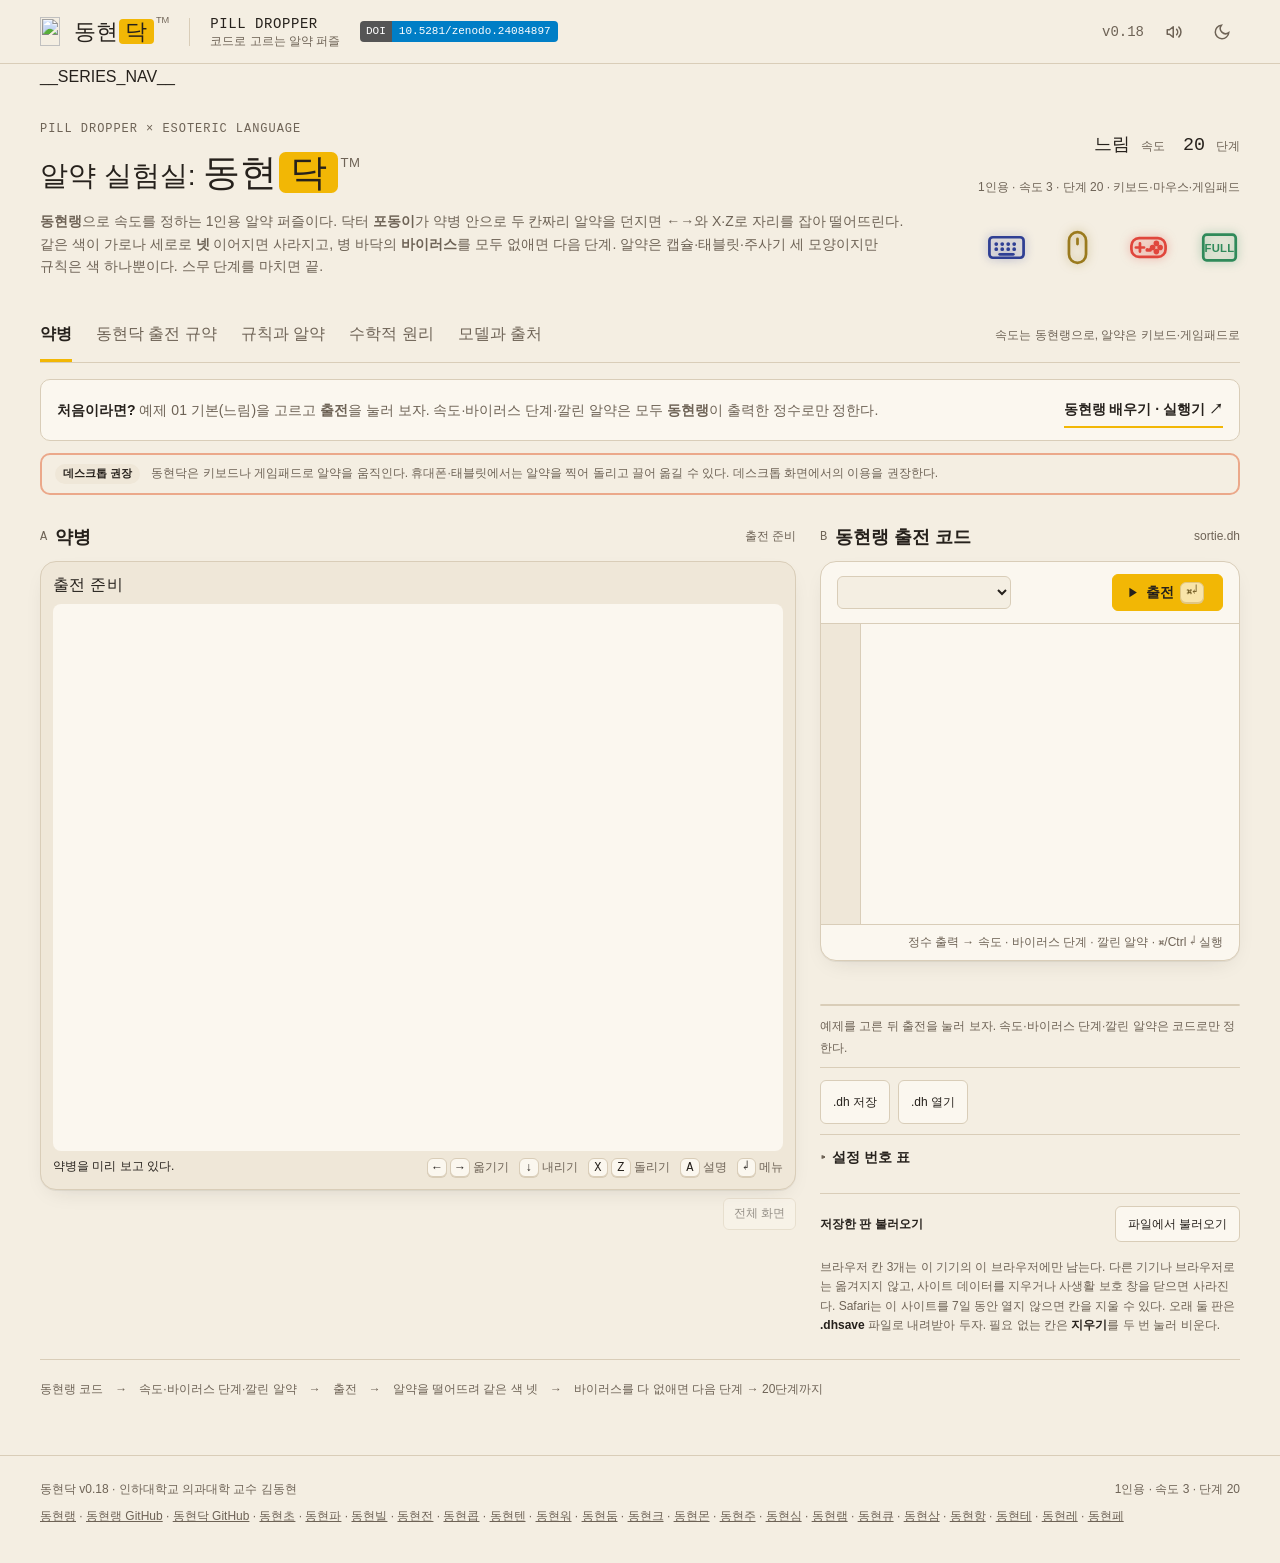
==== src/index.html @ 9adafb5f "시리즈 띠에 동현레·동현페를 더함(스물한 사이트) 데스크톱은 동현랭 두 줄 높이 + 10열×2줄, 휴대폰은 두 열. 바닥글 링크 끝에 동현레·동현페를 더함. 판 번호·기존 태그·게" ====
<!doctype html>
<html lang="ko" data-theme="light">
<head>
  <meta charset="utf-8"><meta name="viewport" content="width=device-width,initial-scale=1">
  <meta name="description" content="동현랭으로 속도와 바이러스 단계를 정하고 키보드·마우스(손가락)·게임패드로 알약을 떨어뜨려 바이러스를 없애는 1인용 알약 퍼즐이다.">
  <title>동현닥™ · 동현랭으로 정하는 알약 퍼즐</title>
  <link rel="icon" type="image/x-icon" sizes="16x16 32x32 48x48" href="./favicon.ico">
  <link rel="icon" type="image/png" sizes="32x32" href="./favicon.png">
  <link rel="apple-touch-icon" sizes="180x180" href="./apple-touch-icon.png">
  <link rel="stylesheet" href="./style.css">
</head>
<body>
<header class="header">
  <a class="brand" href="#" aria-label="동현닥 첫 화면으로"><span class="brand-main"><img class="brand-icon" src="__BRAND_ICON__" alt="" width="96" height="96">동현<span>닥</span><sup>TM</sup></span><i class="brand-divider"></i><span class="brand-sub">PILL DROPPER<small>코드로 고르는 알약 퍼즐</small></span></a><a class="doi-badge" href="https://doi.org/10.5281/zenodo.24084897" target="_blank" rel="noopener" aria-label="동현닥 Zenodo DOI 10.5281/zenodo.24084897" title="Zenodo DOI (모든 버전)"><b>DOI</b><span>10.5281/zenodo.24084897</span></a>
  <div class="edition">v0.18<button id="sound" class="icon-btn" aria-label="효과음 켜기·끄기" title="효과음 (M)" aria-pressed="true"><svg width="18" height="18" viewBox="0 0 24 24" fill="none" stroke="currentColor" stroke-width="2" stroke-linecap="round" stroke-linejoin="round" aria-hidden="true" focusable="false"><path d="M11 5 6 9H3v6h3l5 4z"/><path class="snd-on" d="M15.5 8.5a5 5 0 0 1 0 7M18.5 5.5a9 9 0 0 1 0 13"/><path class="snd-off" d="m16 9 6 6m0-6-6 6"/></svg></button><button id="theme" class="icon-btn" aria-label="밝은 화면과 어두운 화면 전환" title="화면 전환" aria-pressed="false"><svg width="18" height="18" viewBox="0 0 24 24" fill="none" stroke="currentColor" stroke-width="2" stroke-linecap="round" aria-hidden="true" focusable="false"><path d="M21 12.8A9 9 0 1 1 11.2 3a7 7 0 0 0 9.8 9.8z"/></svg></button></div>
</header>
<main>
__SERIES_NAV__
  <section class="intro">
    <div><div class="eyebrow">PILL DROPPER × ESOTERIC LANGUAGE</div><h1>알약 실험실: <span class="title-brand">동현<span>닥</span><sup>TM</sup></span></h1><p><strong>동현랭</strong>으로 속도를 정하는 1인용 알약 퍼즐이다. 닥터 <strong>포동이</strong>가 약병 안으로 두 칸짜리 알약을 던지면 ←→와 X·Z로 자리를 잡아 떨어뜨린다. 같은 색이 가로나 세로로 <strong>넷</strong> 이어지면 사라지고, 병 바닥의 <strong>바이러스</strong>를 모두 없애면 다음 단계. 알약은 캡슐·태블릿·주사기 세 모양이지만 규칙은 색 하나뿐이다. 스무 단계를 마치면 끝.</p></div>
    <div class="model-stamp"><strong id="stamp-mode">느림 <span>속도</span></strong><strong>20 <span>단계</span></strong><small>1인용 · 속도 3 · 단계 20 · 키보드·마우스·게임패드</small><div class="input-marks" role="group" aria-label="입력 표식 · 쓸 수 있는 것: 키보드·마우스·게임패드·전체 화면"><span class="mark on kb" tabindex="0" data-tip="키보드 가능 · 이 실험실은 키보드로 조작한다. ←→로 옮기고 ↓로 내리며 X·↑는 시계, Z는 반시계로 돌린다." aria-label="키보드 가능"><svg viewBox="0 0 24 24" aria-hidden="true"><rect x="2" y="6" width="20" height="12" rx="2"/><path class="dots" d="M6 10h.01M9.5 10h.01M13 10h.01M16.5 10h.01M6 13h.01M9.5 13h.01M13 13h.01M16.5 13h.01"/><path d="M8 16h8"/></svg></span><span class="mark on ms" tabindex="0" data-tip="마우스·손가락 가능 · 내려오는 알약을 찍으면 X처럼 돌고, 약병 안에서 잡아 끌면 한 칸씩 좌우로 옮기거나 아래로 내린다." aria-label="마우스 가능"><svg viewBox="0 0 24 24" aria-hidden="true"><rect x="7" y="3" width="10" height="18" rx="5"/><path d="M12 7v3"/></svg></span><span class="mark on gp" tabindex="0" data-tip="게임패드 가능 · 이 실험실은 게임패드로 조작할 수 있다. A 시계 · B 반시계 · Y 설명 · + 메뉴." aria-label="게임패드 가능"><svg viewBox="0 0 24 24" aria-hidden="true"><rect x="2" y="6.5" width="20" height="11" rx="4.5"/><path d="M7 9.6v4.8M4.6 12h4.8"/><circle cx="16.6" cy="9.6" r=".85"/><circle cx="14.4" cy="12" r=".85"/><circle cx="18.8" cy="12" r=".85"/><circle cx="16.6" cy="14.4" r=".85"/><path class="dots" d="M11.3 13.4h.01M12.9 13.4h.01"/></svg></span><span class="mark on fs" tabindex="0" data-tip="전체 화면 가능 · 출전한 뒤 화면 아래 <b>전체 화면</b> 버튼으로 게임 화면을 꽉 채울 수 있다." aria-label="전체 화면 가능"><svg viewBox="0 0 24 24" aria-hidden="true"><rect x="2.5" y="4.5" width="19" height="15" rx="2"/><text class="full" x="12" y="14.6" text-anchor="middle">FULL</text></svg></span></div></div>
  </section>
  <nav class="tabs" aria-label="동현닥 메뉴"><button class="active" data-tab="play" aria-current="page">약병</button><button data-tab="protocol">동현닥 출전 규약</button><button data-tab="rules">규칙과 알약</button><button data-tab="math">수학적 원리</button><button data-tab="about">모델과 출처</button><span>속도는 동현랭으로, 알약은 키보드·게임패드로</span></nav>
  <div class="getting-started"><p><strong>처음이라면?</strong> 예제 01 기본(느림)을 고르고 <b>출전</b>을 눌러 보자. 속도·바이러스 단계·깔린 알약은 모두 <b>동현랭</b>이 출력한 정수로만 정한다.</p><a href="https://raspberry-kim.github.io/donghyun-lang/" target="_blank" rel="noopener">동현랭 배우기 · 실행기 ↗</a></div>
  <p class="mobile-note" id="mobile-note" role="note"><strong>데스크톱 권장</strong> 동현닥은 키보드나 게임패드로 알약을 움직인다. 휴대폰·태블릿에서는 알약을 찍어 돌리고 끌어 옮길 수 있다. 데스크톱 화면에서의 이용을 권장한다.</p>

  <section id="tab-play" class="tab-panel">
    <div class="play-grid" id="play-grid">
      <div class="field-col">
        <div class="section-title"><h2><span>A</span> 약병</h2><span id="status" role="status">출전 준비</span></div>
        <div class="stage-full" id="stage-full"><button id="exit-full" class="exit-full" type="button" hidden aria-label="전체 화면 닫기">✕ 전체 화면 닫기</button><p class="full-hint" id="full-hint" hidden>원래 화면으로 돌아오려면 오른쪽 위 <b>✕ 전체 화면 닫기</b>를 누른다.</p>
        <div class="board-wrap" id="board-wrap" tabindex="0" aria-label="동현닥 약병. ←→로 알약을 옮기고 ↓로 내리며 X·↑는 시계, Z는 반시계로 돌린다(태블릿은 거꾸로).">
          <div class="board-top"><span id="day">출전 준비</span><span id="turn-badge"></span></div>
          <div class="board-stage q-board"><canvas id="board" width="480" height="360" role="img" aria-label="동현닥 약병과 알약·바이러스, 닥터 포동이"></canvas>
            <div id="menu" class="game-menu" hidden role="menu"></div>
            <div id="result-card" class="result-card" hidden></div>
          </div>
          <div class="board-bottom"><span id="tile-info">약병을 미리 보고 있다.</span><span id="hint"><span><kbd>←</kbd><kbd>→</kbd>옮기기</span><span><kbd>↓</kbd>내리기</span><span><kbd>X</kbd><kbd>Z</kbd>돌리기</span><span><kbd>A</kbd>설명</span><span><kbd>↵</kbd>메뉴</span></span></div>
        </div>
        </div>
        <div class="board-bar"><button id="full" class="small-btn" type="button" disabled title="게임 화면을 꽉 채운다">전체 화면</button></div>
      </div>
      <div class="side-col">
        <section class="setup-panel" id="setup-panel">
          <div class="section-title"><h2><span>B</span> 동현랭 출전 코드</h2><span>sortie.dh</span></div>
          <div class="dh-panel">
            <div class="dh-head"><select id="example" aria-label="동현랭 출전 예제 선택"></select><span class="dh-spacer"></span><button id="run" class="dh-btn dh-run" title="Ctrl/⌘ + Enter"><svg viewBox="0 0 24 24" fill="currentColor" aria-hidden="true"><path d="M7 4.5v15l12-7.5z"></path></svg>출전 <kbd>⌘↵</kbd></button></div>
            <div class="code-wrap"><div id="lines" aria-hidden="true"></div><textarea id="code" aria-label="동현랭 출전 코드" spellcheck="false" autocomplete="off" autocapitalize="off"></textarea></div>
            <div class="code-meta dh-status"><span id="line-count"></span><span>정수 출력 → 속도 · 바이러스 단계 · 깔린 알약 · ⌘/Ctrl ↵ 실행</span></div>
          </div>
          <p id="example-note"></p>
          <div class="sortie-card" id="sortie-card"></div>
          <p id="result" aria-live="polite">예제를 고른 뒤 출전을 눌러 보자. 속도·바이러스 단계·깔린 알약은 코드로만 정한다.</p>
          <div class="file-row"><button id="save">.dh 저장</button><label class="file-label">.dh 열기<input id="open" type="file" accept=".dh,.txt,text/plain" hidden></label></div>
          <details class="lang-rule"><summary>설정 번호 표</summary><div class="table-wrap"><table><thead><tr><th>자리</th><th>설정</th><th>값</th><th>기본값</th></tr></thead><tbody><tr><td>첫째</td><td>속도</td><td>1 느림 · 2 보통 · 3 빠름</td><td>반드시 쓴다</td></tr><tr><td>둘째</td><td>바이러스 단계</td><td>1–20</td><td>1</td></tr><tr><td>셋째</td><td>깔린 알약</td><td>0–9 · 값×2개의 홑알</td><td>0</td></tr></tbody></table></div></details>
          <div class="load-box"><div class="load-head"><strong>저장한 판 불러오기</strong><label class="file-label" tabindex="0">파일에서 불러오기<input id="load-file-setup" type="file" accept=".dhsave,.json,application/json" hidden></label></div><div class="slot-list" id="slot-list"></div><p class="slot-note">브라우저 칸 3개는 이 기기의 이 브라우저에만 남는다. 다른 기기나 브라우저로는 옮겨지지 않고, 사이트 데이터를 지우거나 사생활 보호 창을 닫으면 사라진다. Safari는 이 사이트를 7일 동안 열지 않으면 칸을 지울 수 있다. 오래 둘 판은 <b>.dhsave</b> 파일로 내려받아 두자. 필요 없는 칸은 <b>지우기</b>를 두 번 눌러 비운다.</p></div>
        </section>
        <section class="hud" id="hud" hidden>
          <div class="form-card" id="mode-card"></div>
          <div class="info-card grid" id="info-card"></div>
          <div class="log-card"><div class="section-title"><h2><span>C</span> 치료 기록</h2><button id="concede" class="small-btn">포기하고 출전 준비로</button></div><ol id="log"></ol></div><input id="load-file" type="file" accept=".dhsave,.json,application/json" hidden>
          <div class="keys"><span><span class="kbd-arrows"><kbd>←</kbd><kbd>→</kbd></span>알약 옮기기(누르고 있으면 미끄러진다)</span><span><kbd>↓</kbd>누르고 있으면 <b>빨리 내리기</b></span><span><span class="kbd-arrows"><kbd>X</kbd><kbd>↑</kbd></span>시계 방향으로 돌리기(태블릿은 반시계)</span><span><kbd>Z</kbd>반시계 방향으로 돌리기(태블릿은 시계)</span><span><kbd>A</kbd>속도 설명</span><span><kbd>Enter</kbd>메뉴(저장·불러오기·포기)</span><span><kbd>M</kbd>효과음</span><span class="pad-note">게임패드(닌텐도 배치) A 시계 · B 반시계 · Y 설명 · + 메뉴 · 마우스·손가락: 알약 찍기=X · 끌기=←→↓</span></div>
        </section>
      </div>
    </div>
    <div class="workflow"><span>동현랭 코드</span><b>→</b><span>속도·바이러스 단계·깔린 알약</span><b>→</b><span>출전</span><b>→</b><span>알약을 떨어뜨려 같은 색 넷</span><b>→</b><span>바이러스를 다 없애면 다음 단계 → 20단계까지</span></div>
  </section>

  <section id="tab-protocol" class="tab-panel document" hidden>
    <div class="doc-heading"><div class="eyebrow">SORTIE I/O · v0.18</div><h2>속도는 동현랭으로, 알약은 키보드·마우스·게임패드로.</h2><p>동현랭 프로그램이 출력한 정수를 차례로 읽는다. <b>첫 정수가 속도 번호</b>이고 이것만 있으면 바로 나선다. 둘째 정수는 바이러스 단계, 셋째 정수는 깔린 알약이며 둘 다 생략할 수 있다. 출전한 뒤에는 동현랭을 쓰지 않는다.</p></div>
    <div class="table-wrap"><table><thead><tr><th>차례</th><th>뜻</th><th>값</th><th>기본값</th></tr></thead><tbody>
      <tr><td>첫째</td><td>속도</td><td>1 느림(한 칸 40프레임 · 바이러스 100점부터) · 2 보통(26프레임 · 200점부터) · 3 빠름(16프레임 · 300점부터). <b>반드시 있어야 한다</b></td><td>—</td></tr>
      <tr><td>둘째</td><td>바이러스 단계</td><td>1~20. 바이러스 수는 단계×4(단계 20은 80). 단계 14까지는 바닥에서 10줄 안에, 15·16은 11줄, 17·18은 12줄, 19·20은 13줄까지 찬다. 단계를 마치면 다음 단계로 이어진다</td><td>1</td></tr>
      <tr><td>셋째</td><td>깔린 알약</td><td>0~9. 값×2개의 홑알이 약병 바닥 여섯 줄에 미리 흩어져 있다. 단계가 바뀌어도 같은 수가 다시 깔린다</td><td>0</td></tr>
    </tbody></table></div>
    <div class="doc-columns"><div><h3>고정된 조건</h3><p><b>1인용</b>이다. 속도는 출전할 때 정한 하나로 끝까지 간다(단계 안에서 알약 10개마다 1프레임씩 빨라지고 6프레임보다 빨라지지는 않는다. 다음 단계로 가면 처음 속도로 돌아온다). 정수가 넷 이상 나오거나, 값이 범위를 벗어나면 출전하지 않고 오류를 알려 준다. 정수가 하나도 없으면 속도를 고르지 않은 것이라 나서지 않는다.</p><p>약병은 가로 8칸 세로 16칸인 청록빛 유리병(둥근 어깨, 목에 분홍 리본)이고 알약은 약병 입구(위쪽 가운데 두 칸)에서 가로로 나온다. 알약 두 칸의 색은 셋(빨강·파랑·노랑) 가운데 무작위, 모양(캡슐·태블릿·주사기)도 무작위다. 모양은 보기만 다르고 규칙은 색으로만 따진다.</p></div>
    <div><h3>예시</h3><pre class="code-example">나는 동현이냐?
  ㅋㅋ 속도 2 · 보통
  뿡뿡 도오옹~뿡뿡뿡
  ㅋㅋ 바이러스 단계 5
  뿡뿡 도오오오오옹~뿡뿡뿡
동현이구나</pre><p>동현랭 문법은 <a href="https://raspberry-kim.github.io/donghyun-lang/" target="_blank" rel="noopener">동현랭 플레이그라운드</a>에서 배울 수 있다.</p></div></div>
  </section>

  <section id="tab-rules" class="tab-panel document" hidden>
    <div class="doc-heading"><div class="eyebrow">HOW TO PLAY</div><h2>같은 색 넷을 가로나 세로로 이으면 사라진다.</h2><p>닥터 포동이가 던진 두 칸짜리 알약이 약병 입구에서 내려온다. ←→로 옮기고 X·Z로 돌려 자리를 잡으면 바닥이나 다른 알약·바이러스 위에 멈춘다. 멈춘 자리에서 같은 색이 가로나 세로로 넷 이상 이어지면 그 칸들이 사라지고, 받침을 잃은 알약은 떨어져 다시 맞춰진다(연쇄). 바이러스를 모두 없애면 단계 클리어, 약병 입구가 막혀 새 알약을 넣을 수 없으면 치료 실패.</p></div>
    <div class="doc-columns"><div><p class="input-note">머리글 오른쪽에 붙은 네 아이콘(키보드·마우스·게임패드·전체 화면 FULL)은 입력 표식이다. 이 실험실은 <b>네 가지가 모두 켜져 있다</b>. 마우스(손가락)로는 내려오는 알약을 찍어 돌리고, 잡아 끌어 옮기고 내린다(아래 표). 결과 카드도 찍으면 넘어간다. 아이콘에 마우스를 올리거나 손을 대면 풍선 도움말이 뜬다.</p><p class="input-note"><b>전체 화면</b>: 출전한 뒤 약병 아래 <b>전체 화면</b> 버튼을 누르면 게임 화면이 비율을 지키며 화면을 꽉 채운다. 원래 화면으로 돌아오려면 오른쪽 위 <b>✕ 전체 화면 닫기</b>를 누른다. 요소 전체 화면을 못 쓰는 기기(iPhone Safari)에서는 창을 가득 채우는 방식으로 대신한다.</p><h3>키보드</h3><table class="rules-table"><tbody>
      <tr><td><span class="kbd-arrows"><kbd>←</kbd><kbd>→</kbd></span></td><td>알약을 한 칸 옮긴다. 누르고 있으면 10프레임 뒤부터 4프레임마다 한 칸씩 미끄러진다. 메뉴에서는 쓰지 않는다</td></tr>
      <tr><td><kbd>↓</kbd></td><td>누르고 있는 동안 2프레임에 한 칸씩 <b>빨리 내린다</b>. 메뉴에서는 ↑↓로 고르기</td></tr>
      <tr><td><kbd>X</kbd> <kbd>↑</kbd></td><td><b>시계 방향</b>으로 돌린다(둘 다 같다). <b>태블릿은 거꾸로 반시계</b>로 돈다. 벽이나 알약에 막히면 왼쪽으로 한 칸 밀어서라도 돌린다. 메뉴에서는 확인, 결과 카드에서는 다음으로</td></tr>
      <tr><td><kbd>Z</kbd></td><td><b>반시계 방향</b>으로 돌린다. 태블릿은 거꾸로 시계 방향. 메뉴에서는 취소</td></tr>
      <tr><td><kbd>A</kbd></td><td>지금 속도의 설명을 화면에 띄운다</td></tr>
      <tr><td><kbd>M</kbd></td><td>효과음 켜기·끄기(머리말 스피커 버튼과 같다)</td></tr>
      <tr><td><kbd>Enter</kbd></td><td>메뉴: 계속 · 속도 설명 · 저장 · 불러오기 · 포기하고 출전 준비로. 메뉴가 열린 동안 게임은 멈춘다</td></tr>
      <tr><td><span class="pad-tag">마우스·손가락</span></td><td>내려오는 알약(둘레 한 칸까지)을 <b>찍으면 X키</b>처럼 시계 방향으로 돈다(태블릿은 거꾸로). 약병 어디서든 <b>잡아 끌면</b> 가로로 한 칸(20px)마다 좌우로 한 칸 옮기고, 아래로 한 칸마다 한 줄 내린다. 위로 끌어도 올라가지는 않는다. 메뉴는 버튼을 누른다</td></tr>
      <tr><td><span class="pad-tag">게임패드</span></td><td>블루투스·USB 게임패드를 붙이면 닌텐도 배치 기준으로 쓴다. 다이아몬드 네 버튼은 <b>자리</b>로 키보드와 짝을 맞춘다: 오른쪽=X키 · 아래=Z키 · 위=S키 · 왼쪽=A키(닌텐도 글자로 A·B·X·Y). A=X키(시계), B=Z키(반시계), Y=A키(설명), 십자·왼 스틱=←→↓, +=Enter(메뉴). X 버튼은 쓰지 않는다. 드물게 A와 B가 거꾸로 들어오면 <b>−(Select)</b>를 한 번 눌러 바꾼다(패드 이름별로 브라우저에 남는다)</td></tr>
    </tbody></table></div>
    <div><h3>규칙 요약</h3><ul>
      <li>알약: 두 칸이 한 짝이고 칸마다 색이 있다(같은 색일 수도 있다). 던져지는 동안(14프레임)은 조작이 되지 않고, 약병에 들어온 뒤부터 움직인다. 던져지기 전 다음 알약이 포동이 아래에 보인다.</li>
      <li>멈추기: 더 내려갈 수 없으면 그 자리에 바로 굳는다. 굳을 때 한 칸이라도 약병 입구 위에 걸쳐 있으면 치료 실패.</li>
      <li>지우기: 가로나 세로로 같은 색 넷 이상이 이어지면 바이러스든 알약이든 모두 사라진다(0.3초 반짝인 뒤). 짝의 한쪽만 사라지면 남은 쪽은 홑알이 된다.</li>
      <li>떨어지기: 받침이 없는 알약은 6프레임에 한 칸씩 떨어진다. 짝은 함께 움직이고, 바이러스는 움직이지 않는다. 떨어져 멈춘 뒤 다시 넷이 맞으면 연쇄로 이어진다.</li>
      <li>점수: 바이러스만 센다. 한 알약으로 이어진 지움(연쇄 포함)에서 첫 바이러스는 속도 기본점(느림 100 · 보통 200 · 빠름 300), 그다음부터 2배씩(최대 32배). 알약 칸은 점수가 없다. 단계를 마치면 보너스 500×속도 번호.</li>
      <li>단계: 바이러스를 다 없애면 클리어 카드가 뜨고 X 또는 Enter로 다음 단계(바이러스 넷 추가). 단계 20을 마치면 끝.</li>
      <li>모양: 캡슐은 둥근 양 끝, 태블릿은 가운데 홈이 있는 납작한 네모, 주사기는 통(눈금 창과 바늘)과 밀대 한 쌍. 짝이 끊긴 홑알은 캡슐은 둥근 점, 태블릿은 홈 있는 네모 그대로, 주사기는 작은 앰풀로 바뀐다. 모양은 색을 가리지 않도록 같은 윤곽선과 밝기로 그렸다.</li>
      <li><b>주사기</b>: 색은 캡슐과 똑같이 움직이지만 바늘은 돌리는 방향을 따라 오른쪽→아래→왼쪽→위로 돈다. 그래서 <b>돌릴 때마다 바늘 쪽과 밀대 쪽 색이 맞바뀐다</b>. 모양이 아니라 색을 보고 놓자.</li>
      <li><b>태블릿</b>: <b>거꾸로 돈다</b>. X·↑(게임패드 A)가 반시계, Z(B)가 시계 방향이다.</li>
      <li>나오는 비율: 주사기는 늘 1/3. 태블릿은 단계 1에서 5%로 시작해 단계마다 2%씩 늘어 단계 20에서 43%가 된다. 나머지는 캡슐이다.</li>
      <li>저장: Enter 메뉴에서 브라우저 칸 3개나 .dhsave 파일로 판을 저장하고, 출전 준비 화면이나 메뉴에서 불러온다. 동현큐·동현램과 같은 방식이다.</li>
    </ul></div></div>
    <h3>속도</h3>
    <div class="co-grid" id="mode-grid"></div>
    <h3>바이러스 단계</h3>
    <div class="table-wrap"><table id="level-table"></table></div>
  </section>

  <!-- 수학적 원리 --><section id="tab-math" class="tab-panel document" hidden><div class="doc-heading"><div class="eyebrow">MATHEMATICAL PRINCIPLES · v0.18</div><h2>수학적 원리.<br>숫자로 읽는 약병.</h2><p>동현닥의 약병은 가로 8칸, 세로 16칸 격자다. 알약 한 개는 두 칸짜리이고, 같은 색이 가로나 세로로 넷 이상 이어지면 지워진다. 아래 식은 지금 엔진 코드(<code>src/engine.js</code>)에 들어 있는 그대로다. <math><mi>s</mi></math>는 단계(1–20)다.</p></div><div class="math-grid"><article><h3><span class="math-num">1</span>바이러스 수와 밀도</h3><p>바이러스는 단계마다 4마리씩 늘고, 약병 아래쪽 몇 줄에만 놓인다. 놓이는 줄 수는 15·17·19단계에서 한 줄씩 늘어난다.</p><div class="eq"><span class="eq-run"><math display="block"><mrow><mi>v</mi><mo form="prefix" stretchy="false">(</mo><mi>s</mi><mo form="postfix" stretchy="false">)</mo></mrow></math><math display="block"><mrow><mo form="infix">=</mo><mrow><mi>min</mi><mo>⁡</mo></mrow><mo form="prefix" stretchy="false">(</mo><mn>84</mn><mo separator="true">,</mo><mtext> </mtext><mn>4</mn><mi>s</mi><mo form="postfix" stretchy="false">)</mo><mo separator="true">,</mo></mrow></math></span><span class="eq-run"><math display="block"><mrow><mtext>줄</mtext><mo form="prefix" stretchy="false">(</mo><mi>s</mi><mo form="postfix" stretchy="false">)</mo></mrow></math><math display="block"><mrow><mo form="infix">=</mo><mn>10</mn></mrow></math><math display="block"><mrow><mo form="infix">+</mo><mo form="prefix" stretchy="false">[</mo><mi>s</mi><mo>≥</mo><mn>15</mn><mo form="postfix" stretchy="false">]</mo></mrow></math><math display="block"><mrow><mo form="infix">+</mo><mo form="prefix" stretchy="false">[</mo><mi>s</mi><mo>≥</mo><mn>17</mn><mo form="postfix" stretchy="false">]</mo></mrow></math><math display="block"><mrow><mo form="infix">+</mo><mo form="prefix" stretchy="false">[</mo><mi>s</mi><mo>≥</mo><mn>19</mn><mo form="postfix" stretchy="false">]</mo></mrow></math></span></div><div class="math-table-wrap"><table class="math-table"><thead><tr><th>단계</th><th>바이러스</th><th>놓이는 칸</th><th>밀도</th></tr></thead><tbody><tr><td>1</td><td>4</td><td>80</td><td>5%</td></tr><tr><td>10</td><td>40</td><td>80</td><td>50%</td></tr><tr><td>14</td><td>56</td><td>80</td><td>70%</td></tr><tr><td>15</td><td>60</td><td>88</td><td>68%</td></tr><tr><td>20</td><td>80</td><td>104</td><td>77%</td></tr></tbody></table></div><p><math><mrow><mo form="prefix" stretchy="false">[</mo><mtext> </mtext><mo>⋅</mo><mtext> </mtext><mo form="postfix" stretchy="false">]</mo></mrow></math>는 조건이 참이면 1, 거짓이면 0인 아이버슨 괄호다. 놓일 칸이 늘어나는 단계에서는 밀도가 잠깐 내려간다.</p></article><article><h3><span class="math-num">2</span>처음부터 지워지지 않게 놓기</h3><p>바이러스를 하나 놓을 때마다 그 자리에 색 <math><mi>c</mi></math>를 두면 생기는 가로·세로 최대 연속 길이를 잰다. 길이가 3 이상이면 다른 색을 차례로 시험한다.</p><div class="eq"><span class="eq-run"><math display="block"><mrow><mi>run</mi><mo>⁡</mo><mo form="prefix" stretchy="false">(</mo><mi>x</mi><mo separator="true">,</mo><mi>y</mi><mo separator="true">,</mo><mi>c</mi><mo form="postfix" stretchy="false">)</mo></mrow></math><math display="block"><mrow><mo form="infix">&lt;</mo><mn>3</mn><mspace width="1em"></mspace><mtext>인 </mtext><mi>c</mi><mtext>만 놓는다</mtext></mrow></math></span></div><p>그래서 시작할 때 같은 색 바이러스는 가로·세로로 둘까지만 이어진다. 넷을 만들려면 그 옆에 같은 색 알약 두 칸을 나란히 대야 한다.</p></article><article><h3><span class="math-num">3</span>알약의 모양과 색</h3><p>주사기는 언제나 1/3이다. 태블릿은 1단계에서 5%로 시작해 단계마다 2%씩 늘어나고, 나머지는 캡슐이다.</p><div class="eq"><span class="eq-run"><math display="block"><mrow><mi>P</mi><mo form="prefix" stretchy="false">(</mo><mtext>주사기</mtext><mo form="postfix" stretchy="false">)</mo></mrow></math><math display="block"><mrow><mo form="infix">=</mo><mstyle displaystyle="false" scriptlevel="0"><mfrac><mn>1</mn><mn>3</mn></mfrac></mstyle><mo separator="true">,</mo></mrow></math></span><span class="eq-run"><math display="block"><mrow><mi>P</mi><mo form="prefix" stretchy="false">(</mo><mtext>태블릿</mtext><mo form="postfix" stretchy="false">)</mo></mrow></math><math display="block"><mrow><mo form="infix">=</mo><mn>0.05</mn></mrow></math><math display="block"><mrow><mo form="infix">+</mo><mn>0.02</mn><mspace width="0.1667em"></mspace><mo form="prefix" stretchy="false">(</mo><mi>s</mi><mo>−</mo><mn>1</mn><mo form="postfix" stretchy="false">)</mo><mo separator="true">,</mo></mrow></math></span><span class="eq-run"><math display="block"><mrow><mi>P</mi><mo form="prefix" stretchy="false">(</mo><mtext>캡슐</mtext><mo form="postfix" stretchy="false">)</mo></mrow></math><math display="block"><mrow><mo form="infix">=</mo><mstyle displaystyle="false" scriptlevel="0"><mfrac><mn>2</mn><mn>3</mn></mfrac></mstyle></mrow></math><math display="block"><mrow><mo form="infix">−</mo><mi>P</mi><mo form="prefix" stretchy="false">(</mo><mtext>태블릿</mtext><mo form="postfix" stretchy="false">)</mo></mrow></math></span></div><p>20단계에서 태블릿은 43%, 캡슐은 약 23.7%다. 두 칸의 색은 셋 가운데 따로 뽑으므로 순서쌍은 <math><mrow><mn>3</mn><mo>×</mo></mrow><mrow><mn>3</mn><mo>=</mo></mrow><mrow><mn>9</mn></mrow></math>가지이고, 두 칸이 같은 색일 확률은 <math><mrow><mn>3</mn><mi>/</mi><mn>9</mn><mo>=</mo></mrow><mrow><mn>1</mn><mi>/</mi><mn>3</mn></mrow></math>이다.</p></article><article><h3><span class="math-num">4</span>회전은 네 원소의 순환군</h3><p>알약의 방향 <math><mi>r</mi></math>은 0–3이다. 짝수면 가로, 홀수면 세로이고, 2와 3은 두 칸의 색이 뒤바뀐 모양이다. 회전은 4로 나눈 나머지 덧셈이라 네 번 돌리면 제자리다.</p><div class="eq big"><span class="eq-run"><math display="block"><msup><mi>r</mi><mo lspace="0em" rspace="0em" class="tml-prime tml-sml-pad">′</mo></msup></math><math display="block"><mrow><mo form="infix">=</mo><mo form="prefix" stretchy="false">(</mo><mi>r</mi><mo>+</mo><mi>d</mi><mo>+</mo><mn>4</mn><mo form="postfix" stretchy="false">)</mo><mo lspace="0.2222em" rspace="0.2222em">mod</mo><mn>4</mn><mo separator="true">,</mo></mrow></math></span><math display="block"><mrow><mi>d</mi><mo>∈</mo><mo form="prefix" stretchy="false">{</mo><mo form="prefix" stretchy="false">+</mo><mn>1</mn><mo separator="true">,</mo><mo form="prefix" stretchy="false">−</mo><mn>1</mn><mo form="postfix" stretchy="false">}</mo><mo separator="true">,</mo></mrow></math><span class="eq-run"><math display="block"><mrow><mo form="prefix" stretchy="false">{</mo><mn>0,1,2,3</mn><mo form="postfix" stretchy="false">}</mo></mrow></math><math display="block"><mrow><mo form="infix">≅</mo><msub><mi>ℤ</mi><mn>4</mn></msub></mrow></math></span></div><p>태블릿은 <math><mi>d</mi></math>의 부호를 뒤집어 거꾸로 돈다. 군에서 역원을 곱하는 셈이라 시계 방향 버튼이 반시계 회전이 된다. 벽에 막히면 그대로, 왼쪽 한 칸, 아래 한 칸 순서로 놓아 본다.</p></article><article><h3><span class="math-num">5</span>연쇄 점수는 2의 거듭제곱</h3><p>알약 한 개를 놓은 뒤 지운 바이러스를 <math><mrow><mi>k</mi><mo>=</mo></mrow><mrow><mn>0,1,2</mn><mo separator="true">,</mo></mrow><mrow><mo>…</mo></mrow></math>로 센다. <math><mi>k</mi></math>번째 바이러스는 기본 점수 <math><mi>b</mi></math>(느림 100, 보통 200, 빠름 300)에 <math><msup><mn>2</mn><mrow><mrow><mi>min</mi><mo>⁡</mo></mrow><mo form="prefix" stretchy="false">(</mo><mi>k</mi><mo separator="true">,</mo><mn>5</mn><mo form="postfix" stretchy="false" lspace="0em" rspace="0em">)</mo></mrow></msup></math>를 곱해 받는다.</p><div class="eq big"><span class="eq-run"><math display="block"><mrow><mtext>점수</mtext><mo form="prefix" stretchy="false">(</mo><mi>n</mi><mo form="postfix" stretchy="false">)</mo></mrow></math><math display="block"><mrow><mo form="infix">=</mo><mi>b</mi><mrow><munderover><mo movablelimits="false">∑</mo><mrow><mi>k</mi><mo>=</mo><mn>0</mn></mrow><mrow><mi>n</mi><mo>−</mo><mn>1</mn></mrow></munderover></mrow><msup><mn>2</mn><mrow><mrow><mi>min</mi><mo>⁡</mo></mrow><mo form="prefix" stretchy="false">(</mo><mi>k</mi><mo separator="true">,</mo><mn>5</mn><mo form="postfix" stretchy="false" lspace="0em" rspace="0em">)</mo></mrow></msup></mrow></math><math display="block"><mrow><mo form="infix">=</mo><mrow><mo fence="true" form="prefix">{</mo><mtable><mtr><mtd class="tml-left" style="padding-left:0em;padding-right:0em;"><mrow><mi>b</mi><mspace width="0.1667em"></mspace><mo form="prefix" stretchy="false">(</mo><msup><mn>2</mn><mi>n</mi></msup><mo>−</mo><mn>1</mn><mo form="postfix" stretchy="false">)</mo></mrow></mtd><mtd class="tml-left" style="padding-left:1em;padding-right:0em;"><mrow><mi>n</mi><mo>≤</mo><mn>6</mn></mrow></mtd></mtr><mtr><mtd class="tml-left" style="padding-left:0em;padding-right:0em;"><mrow><mi>b</mi><mspace width="0.1667em"></mspace><mo form="prefix" stretchy="false">(</mo><mn>63</mn><mo>+</mo><mn>32</mn><mspace width="0.1667em"></mspace><mo form="prefix" stretchy="false">(</mo><mi>n</mi><mo>−</mo><mn>6</mn><mo form="postfix" stretchy="false">)</mo><mo form="postfix" stretchy="false">)</mo></mrow></mtd><mtd class="tml-left" style="padding-left:1em;padding-right:0em;"><mrow><mi>n</mi><mo>&gt;</mo><mn>6</mn></mrow></mtd></mtr></mtable><mo fence="true" form="postfix"></mo></mrow></mrow></math></span></div><p>느림에서 바이러스 여섯을 한 알약으로 지우면 6,300점, 하나씩 따로 지우면 600점이다. 단계를 마치면 <math><mrow><mn>500</mn><mo>×</mo></mrow></math>(속도 번호)를 더 받는다.</p></article><article><h3><span class="math-num">6</span>내려오는 빠르기</h3><p>알약은 <math><mi>f</mi></math>프레임마다 한 칸 내려온다. 알약 10개를 놓을 때마다 1프레임씩 빨라지고, 6프레임보다 빨라지지는 않는다.</p><div class="eq"><span class="eq-run"><math display="block"><mi>f</mi></math><math display="block"><mrow><mo form="infix">=</mo><mrow><mi>max</mi><mo>⁡</mo></mrow><mo fence="false" symmetric="true" minsize="1.2em" maxsize="1.2em">(</mo><mn>6</mn><mo separator="true">,</mo><mtext> </mtext><msub><mi>f</mi><mn>0</mn></msub><mo>−</mo><mo form="prefix" stretchy="false">⌊</mo><mi>N</mi><mi>/</mi><mn>10</mn><mo form="postfix" stretchy="false">⌋</mo><mo fence="false" symmetric="true" minsize="1.2em" maxsize="1.2em">)</mo><mo separator="true">,</mo></mrow></math></span><math display="block"><mrow><msub><mi>f</mi><mn>0</mn></msub><mo>∈</mo><mo form="prefix" stretchy="false">{</mo><mn>40</mn><mo separator="true">,</mo><mspace width="0.1667em"></mspace><mn>26</mn><mo separator="true">,</mo><mspace width="0.1667em"></mspace><mn>16</mn><mo form="postfix" stretchy="false">}</mo></mrow></math></div><p>느림은 알약 340개, 빠름은 100개를 놓으면 가장 빠른 6프레임(0.1초)이 된다. 받침이 없는 알약 조각은 6프레임마다 한 칸씩 떨어지고, 짝이 붙어 있으면 함께 떨어진다.</p></article></div><p class="math-foot">난수는 선형 합동 생성기 <math><msub><mi>s</mi><mrow><mi>n</mi><mo>+</mo><mn>1</mn></mrow></msub></math><wbr><math><mrow><mo form="infix">=</mo></mrow><mrow><mo form="prefix" stretchy="false">(</mo><mn>1664525</mn><mspace width="0.1667em"></mspace><msub><mi>s</mi><mi>n</mi></msub><mo>+</mo><mn>1013904223</mn><mo form="postfix" stretchy="false">)</mo><mo lspace="0.2222em" rspace="0.2222em">mod</mo></mrow><mrow><msup><mn>2</mn><mn>32</mn></msup></mrow></math>를 쓴다. 바이러스 배치와 알약 순서는 판을 시작할 때 무작위로 선택된 시드로 정해진다.</p></section><!-- /수학적 원리 -->
  <section id="tab-about" class="tab-panel document" hidden>
    <div class="doc-heading"><div class="eyebrow">WHAT IS NEW, WHAT IS BORROWED</div><h2>구조만 참고하고, 그림·소리·색·글·코드는 새로 만들었다.</h2><p>동현닥은 1990년 Nintendo R&amp;D1의 퍼즐 게임 「닥터 마리오(Dr. Mario)」(닌텐도 패미컴·게임보이 · Nintendo 발매)의 큰 틀(약병 안의 바이러스 위로 두 칸짜리 알약을 떨어뜨려 같은 색을 이어 없애고, 바이러스를 다 없애면 다음 단계로 가는 구성)을 참고한 팬 실험이다.</p></div>
    <div class="science-block"><span class="index">01</span><div><h3>원작의 그림·소리·글은 담지 않았다.</h3><p>원작의 그래픽, 음악·효과음, 글은 하나도 쓰지 않는다. 약병·알약·바이러스 그림과 효과음은 동현닥 코드로 새로 만들었고, 게임 속 닥터는 액션 플랫폼 게임 <a href="https://raspberry-kim.github.io/donghyun-lab9/" target="_blank" rel="noopener">동현크</a>의 포동이 도트다. 원작 파일에서 그림이나 자료를 꺼내 쓰지도 않았다.</p></div></div>
    <div class="science-block"><span class="index">02</span><div><h3>원작과 다른 점.</h3><p>1인용이고 속도·바이러스 단계·깔린 알약을 동현랭으로 정한다. 지워지는 길이는 원작처럼 넷이지만 깔린 알약 설정과 단계 보너스는 동현닥이 더한 것이다. 알약은 캡슐 한 가지가 아니라 캡슐·태블릿·주사기 세 모양이 섞여 나온다. 주사기는 돌릴 때마다 바늘 쪽과 밀대 쪽 색이 맞바뀌고, 태블릿은 거꾸로 돌며 단계가 오를수록 자주 나온다. 색은 시리즈 플레이그라운드의 종이색 위에서 잘 보이도록 빨강·파랑·노랑에 어두운 윤곽선을 둘렀다. 저장·불러오기와 전체 화면을 더했고, 마우스·손가락으로는 찍어 돌리고 끌어 옮긴다.</p></div></div>
    <div class="science-block"><span class="index">03</span><div><h3>등장인물은 실험실 식구다.</h3><p>닥터는 만든 사람의 강아지 포동이(말티즈)이고, 바이러스 셋은 새로 그린 9×9 도트 얼굴이다(빨강은 뿔, 파랑은 감은 눈, 노랑은 내민 혀). 포동이는 닥터 마리오가 알약을 던지듯 알약마다 네 동작을 돌아가며 한다. 꼬리로 치고, 머리로 들이받고, 앞발로 차 올리고, 돌아서서 뒷발로 찬다. 알약은 그 꼬리·머리·발에 붙어 있다가 때리는 순간 약병 입구로 날아간다.</p></div></div>
    <div class="science-block"><span class="index">04</span><div><h3>상표와 관계</h3><p>닥터 마리오와 마리오는 Nintendo의 상표이며 권리도 Nintendo에 있다. 동현닥은 이들과 관계가 없고, 승인이나 후원을 받지 않았다.</p></div></div>
    <div class="science-block"><span class="index">05</span><div><h3>코드와 글꼴의 이용 조건</h3><p>동현닥 코드는 MIT, 글꼴(검은고딕 Black Han Sans · Pretendard · 나눔고딕코딩)은 SIL Open Font License를 따른다. 동현랭 실행기는 동현랭 저장소의 MIT 코드를 그대로 쓴다. 포동이의 모습과 이름에 대한 권리는 코드 라이선스와 별개로 만든 사람에게 있다.</p></div></div>
    <aside class="maker-note"><span class="eyebrow">만든 사람</span><a class="sponsor-btn" href="https://github.com/sponsors/Raspberry-Kim" target="_blank" rel="noopener" aria-label="GitHub Sponsors로 동현랭 후원하기" title="GitHub Sponsors로 후원하기"><svg width="13" height="13" viewBox="0 0 16 16" fill="currentColor" aria-hidden="true"><path d="M7.655 14.916v-.001h-.002l-.006-.003-.018-.01a22.066 22.066 0 0 1-3.744-2.584C2.045 10.731 0 8.35 0 5.5 0 2.836 2.086 1 4.25 1 5.797 1 7.153 1.802 8 3.02 8.847 1.802 10.203 1 11.75 1 13.914 1 16 2.836 16 5.5c0 2.85-2.044 5.231-3.886 6.818a22.094 22.094 0 0 1-3.433 2.414 7.152 7.152 0 0 1-.31.17l-.018.01-.008.004a.75.75 0 0 1-.69 0Z"></path></svg>후원</a><p>인하대학교 의과대학 김동현 교수는 백신학·감염학을 연구한다. 명랑하고 따뜻한 개발을 지향한다.</p></aside>
  </section>
</main>
<footer><span>동현닥 v0.18 · 인하대학교 의과대학 교수 김동현</span><span>1인용 · 속도 3 · 단계 20</span><span><a href="https://raspberry-kim.github.io/donghyun-lang/" target="_blank" rel="noopener">동현랭</a> · <a href="https://github.com/Raspberry-Kim/donghyun-lang" target="_blank" rel="noopener">동현랭 GitHub</a> · <a href="https://github.com/Raspberry-Kim/donghyun-lab15" target="_blank" rel="noopener">동현닥 GitHub</a> · <a href="https://raspberry-kim.github.io/donghyun-lab1/" target="_blank" rel="noopener">동현초</a> · <a href="https://raspberry-kim.github.io/donghyun-lab2/" target="_blank" rel="noopener">동현파</a> · <a href="https://raspberry-kim.github.io/donghyun-lab3/" target="_blank" rel="noopener">동현빌</a> · <a href="https://raspberry-kim.github.io/donghyun-lab4/" target="_blank" rel="noopener">동현전</a> · <a href="https://raspberry-kim.github.io/donghyun-lab5/" target="_blank" rel="noopener">동현콥</a> · <a href="https://raspberry-kim.github.io/donghyun-lab6/" target="_blank" rel="noopener">동현텐</a> · <a href="https://raspberry-kim.github.io/donghyun-lab7/" target="_blank" rel="noopener">동현워</a> · <a href="https://raspberry-kim.github.io/donghyun-lab8/" target="_blank" rel="noopener">동현둠</a> · <a href="https://raspberry-kim.github.io/donghyun-lab9/" target="_blank" rel="noopener">동현크</a> · <a href="https://raspberry-kim.github.io/donghyun-lab10/" target="_blank" rel="noopener">동현몬</a> · <a href="https://raspberry-kim.github.io/donghyun-lab11/" target="_blank" rel="noopener">동현주</a> · <a href="https://raspberry-kim.github.io/donghyun-lab12/" target="_blank" rel="noopener">동현심</a> · <a href="https://raspberry-kim.github.io/donghyun-lab13/" target="_blank" rel="noopener">동현램</a> · <a href="https://raspberry-kim.github.io/donghyun-lab14/" target="_blank" rel="noopener">동현큐</a> · <a href="https://raspberry-kim.github.io/donghyun-lab16/" target="_blank" rel="noopener">동현삼</a> · <a href="https://raspberry-kim.github.io/donghyun-lab17/" target="_blank" rel="noopener">동현항</a> · <a href="https://raspberry-kim.github.io/donghyun-lab18/" target="_blank" rel="noopener">동현테</a> · <a href="https://raspberry-kim.github.io/donghyun-lab19/" target="_blank" rel="noopener">동현레</a> · <a href="https://raspberry-kim.github.io/donghyun-lab20/" target="_blank" rel="noopener">동현페</a></span></footer>
<script src="./game.js"></script>
<script>
/* 입력 표식 풍선 도움말 */
(function(){var tip=null,timer=0,cur=null;
function el(){ if(!tip){ tip=document.createElement('div'); tip.className='mark-tip'; tip.setAttribute('role','tooltip'); document.body.appendChild(tip);} return tip; }
function show(m){ var t=el(); clearTimeout(timer); cur=m; t.innerHTML=m.getAttribute('data-tip'); t.classList.add('show');
  var r=m.getBoundingClientRect(); t.style.left='0px'; t.style.top='0px'; var w=t.offsetWidth, x=r.left+r.width/2-w/2; x=Math.max(12,Math.min(x,innerWidth-w-12));
  t.style.left=x+'px'; t.style.top=(r.bottom+10)+'px'; t.style.setProperty('--ax',(r.left+r.width/2-x)+'px'); }
function hide(ms){ clearTimeout(timer); timer=setTimeout(function(){ if(tip) tip.classList.remove('show'); cur=null; },ms||0); }
document.querySelectorAll('.input-marks .mark').forEach(function(m){
  m.addEventListener('pointerenter',function(e){ if(e.pointerType==='mouse') show(m); });
  m.addEventListener('pointerleave',function(e){ if(e.pointerType==='mouse') hide(120); });
  m.addEventListener('pointerdown',function(e){ if(e.pointerType!=='mouse') show(m); });
  m.addEventListener('pointerup',function(e){ if(e.pointerType!=='mouse') hide(3000); });
  m.addEventListener('pointercancel',function(e){ if(e.pointerType!=='mouse') hide(3000); });
  m.addEventListener('focus',function(){ if(m.matches(':focus-visible')) show(m); }); m.addEventListener('blur',function(){ hide(0); });
});
addEventListener('scroll',function(){ if(cur) hide(0); },{passive:true});
})();
</script>
</body></html>
---- src/style.css ----
@font-face{font-family:'Black Han Sans';src:url('./fonts/BlackHanSans.woff2') format('woff2');font-display:swap;font-weight:400}
@font-face{font-family:'Pretendard';src:url('./fonts/PretendardVariable.woff2') format('woff2');font-display:swap;font-weight:100 900}
@font-face{font-family:'Nanum Gothic Coding';src:url('./fonts/NanumGothicCoding.woff2') format('woff2');font-display:swap;font-weight:400}
:root{
  --bg:#f4eee2;--paper:#fbf7ef;--surface2:#efe7d8;--ink:#26211c;--muted:#6e6356;--line:#d9cdb8;--accent:#f2b705;--dark:#221e1a;--error:#b8321f;
  --red:#c8402f;--blue:#2f62c8;
  --mono:'Nanum Gothic Coding','D2Coding',ui-monospace,monospace;
  --body:'Pretendard','Apple SD Gothic Neo','Malgun Gothic',sans-serif;
  --display:'Black Han Sans','Pretendard',sans-serif;
  --text-xs:.75rem;--text-sm:.875rem;--text-base:1rem;--text-lg:1.15rem;--text-xl:clamp(1.5rem,2.2vw,2rem);
  --hl-duck:#f2b705;--hl-line7:#6b7400;--hl-halt:#b8321f;--hl-num:#9a5b00;--hl-var:#1d5d8a;--hl-io:#7a3fa0;--hl-comment:#9a8f80;
  --shadow:0 1px 0 rgba(38,33,28,.06),0 8px 24px -12px rgba(38,33,28,.18);
}
[data-theme=dark]{--bg:#191613;--paper:#221e1a;--surface2:#2b2621;--line:#3d362f;--ink:#efe6d8;--muted:#a89c8c;--error:#f0705c;--red:#f0705c;--blue:#7ca6f2;
  --hl-line7:#b4c03a;--hl-halt:#f0705c;--hl-num:#f0b35a;--hl-var:#7cc0f0;--hl-io:#d39af5;--hl-comment:#7d7266;--shadow:0 1px 0 rgba(0,0,0,.3),0 8px 24px -12px rgba(0,0,0,.6)}
*{box-sizing:border-box}
html{-webkit-font-smoothing:antialiased;text-rendering:optimizeLegibility}
body{margin:0;background:var(--bg);color:var(--ink);font-family:var(--body);font-size:var(--text-base);line-height:1.6}
button,input,select,textarea{font:inherit;color:inherit}
button{cursor:pointer;border:1px solid var(--line);background:var(--paper);border-radius:6px;min-height:44px;padding:0 14px}
button:hover:not(:disabled){background:var(--surface2)}
button:disabled{opacity:.5;cursor:not-allowed}
select{border:1px solid var(--line);background:var(--bg);border-radius:6px}
a{color:inherit}
:focus-visible{outline:3px solid #a77915;outline-offset:2px}
h1,h2,h3{margin:0}
p{margin:0}
.header,main,footer{max-width:1600px;margin-left:auto;margin-right:auto}
.header{height:64px;display:flex;align-items:center;justify-content:space-between;padding:0 40px;border-bottom:1px solid var(--line)}
.brand{display:flex;align-items:center;gap:20px;text-decoration:none;font-family:var(--mono);font-size:var(--text-sm)}
.brand-main{font-family:var(--display);font-size:1.375rem;white-space:nowrap}
.brand-main>span{background:var(--accent);color:#26211c;padding:0 .3em;border-radius:4px;margin-left:.04em}
.brand-main sup{font-size:.42em;position:relative;top:-.8em;margin-left:.22em;color:var(--muted);font-family:var(--body)}
.brand-icon{display:inline-block;height:1.3em;width:auto;vertical-align:-.3em;margin-right:.24em}
.brand-divider{width:1px;height:28px;background:var(--line)}
.brand-sub{display:flex;flex-direction:column;line-height:1.3;letter-spacing:.04em}.brand-sub small{font-family:var(--body);color:var(--muted);letter-spacing:0}
.edition{display:flex;align-items:center;gap:12px;font:var(--text-sm) var(--mono);color:var(--muted)}
.edition>span{font:700 11px var(--body);color:#5a4410;background:#f7e2a4;padding:2px 8px;border-radius:999px}
[data-theme=dark] .edition>span{background:#4a3b17;color:#f6d77b}
.icon-btn .snd-off{display:none}.icon-btn.muted .snd-off{display:inline}.icon-btn.muted .snd-on{display:none}
.icon-btn{width:36px;height:36px;min-height:36px;padding:0;display:grid;place-items:center;border:0;background:transparent;color:var(--muted)}
main{padding:0 40px}
/* 시리즈 줄 */
.series-strip{--series-ink:#42372d;--series-muted:#7c6d5d;--series-line:#d9cbb5;--series-paper:#fbf7ef;display:flex;align-items:center;gap:20px;padding:16px 0 18px;margin:0 0 24px;border-bottom:1px solid var(--series-line);color:var(--series-ink)}
.series-context{margin:0;flex:0 1 170px;min-width:0;font-size:12px;line-height:1.65;color:var(--series-muted)}
.series-context strong{display:block;font-size:13px;letter-spacing:-.02em;font-weight:650;color:var(--series-ink)}
.series-links{display:grid;grid-template-columns:repeat(8,minmax(0,1fr));gap:5px;flex:1;min-width:0} /* 데스크톱: 두 줄, 반씩. 항목 수에 따라 열 수를 정하고 홀수면 동현랭이 두 칸(휴대폰 규칙과 같다) */
@media(min-width:781px){ /* 휴대폰(780px 이하)은 두 열 규칙을 따른다. 지금 여기 칸은 글이 길어 제 폭만큼은 지킨다 */
.series-links:has(.series-item:nth-child(13):last-child),.series-links:has(.series-item:nth-child(14):last-child){grid-template-columns:repeat(7,minmax(min-content,1fr))}
.series-links:has(.series-item:nth-child(17):last-child),.series-links:has(.series-item:nth-child(18):last-child){grid-template-columns:repeat(9,minmax(min-content,1fr))}
.series-links:has(.series-item:nth-child(19):last-child),.series-links:has(.series-item:nth-child(20):last-child){grid-template-columns:repeat(10,minmax(min-content,1fr))}
}
.series-links:has(.series-item:nth-child(odd):last-child) .series-item[data-series="lang"]{grid-column:span 2}
.series-item.is-current{background:#f2b705;border-color:#f2b705;color:#26211c}.series-item.is-current .series-note{color:#554018}
.series-item.is-current .series-note:after{content:''}
[data-theme=dark] .series-item.is-current{background:#f2b705;border-color:#f2b705;color:#26211c}[data-theme=dark] .series-item.is-current .series-note{color:#554018}
.series-item{display:flex;flex-direction:column;justify-content:center;gap:3px;min-height:54px;padding:8px 5px;border:1px solid var(--series-line);border-radius:10px;background:var(--series-paper);color:var(--series-ink);text-decoration:none;transition:background .15s,border-color .15s,transform .15s}
a.series-item:hover{background:#fff0c6;border-color:#b99542;transform:translateY(-1px);color:#42372d}
.series-name{font-family:var(--display);font-size:15px;line-height:1.1;white-space:nowrap}
.series-name sup{font-family:var(--body);font-size:9px;vertical-align:top;margin-left:2px}
.series-note{font-size:10px;line-height:1.3;color:var(--series-muted);white-space:nowrap}
.series-note:after{content:' ↗';font-size:10px}
.series-side{display:flex;flex-direction:column;justify-content:center;min-height:58px;padding:6px 14px;border:1px dashed #c9a43c;border-radius:10px;background:#f2b705;color:#26211c;font:16px/1.1 var(--display);white-space:nowrap}
.series-side b{font:700 10px var(--body);letter-spacing:.06em;color:#5a4410}
.series-side small{font:400 10px var(--body);color:#554018;margin-top:3px}
[data-theme=dark] .series-strip{--series-ink:#eee4d3;--series-muted:#b2a38e;--series-line:#4e4436;--series-paper:#24201b}
[data-theme=dark] a.series-item:hover{background:#352d1f;color:#f7ecd8;border-color:#8c7338}
/* 소개 */
.intro{display:flex;align-items:center;justify-content:space-between;padding:32px 0;gap:24px}
.eyebrow{font:500 var(--text-xs) var(--mono);letter-spacing:.08em;color:var(--muted);margin-bottom:8px}
.intro h1{font-family:var(--display);font-weight:400;font-size:var(--text-xl);letter-spacing:0;margin:0}
.intro p{margin-top:8px;font-size:var(--text-sm);color:var(--muted);word-break:keep-all}
.title-brand{font-size:1.3em;white-space:nowrap}.title-brand>span{background:var(--accent);color:#26211c;padding:0 .3em;border-radius:.182em;margin-left:.04em}
.title-brand sup{display:inline-block;font-family:var(--body);font-size:max(11px,.36em);line-height:1;vertical-align:baseline;position:relative;top:-1.3em;margin-left:.2em;letter-spacing:.04em;color:var(--muted)}
.model-stamp{display:flex;gap:18px;align-items:baseline;flex-wrap:wrap;justify-content:flex-end;font-family:var(--mono)}
.model-stamp strong{font-size:var(--text-lg);font-weight:500}.model-stamp strong span{font-size:var(--text-xs);color:var(--muted)}
.model-stamp small{width:100%;text-align:right;color:var(--muted);font-family:var(--body);font-size:var(--text-xs)}
.tabs{display:flex;align-items:center;gap:24px;border-bottom:1px solid var(--line);margin-bottom:20px}
.tabs button{border:0;border-bottom:3px solid transparent;border-radius:0;background:transparent;padding:12px 0;color:var(--muted)}
.tabs button.active{color:var(--ink);border-bottom-color:var(--accent);font-weight:700}
.tabs button:hover{background:transparent!important;color:var(--ink)}
.tabs>span{margin-left:auto;font-size:var(--text-xs);color:var(--muted)}
[hidden]{display:none!important}
/* 전장 배치 */
.play-grid{display:grid;grid-template-columns:minmax(0,1.8fr) minmax(340px,1fr);gap:24px;align-items:start}
.field-col,.side-col{min-width:0}
.section-title{display:flex;align-items:center;justify-content:space-between;gap:8px;min-height:48px}
.section-title h2{display:flex;align-items:center;gap:8px;font-size:var(--text-lg)}
.section-title h2>span{font:500 var(--text-xs) var(--mono);color:var(--muted)}
.section-title>span{font-size:var(--text-xs);color:var(--muted)}
#status[data-kind=error]{color:var(--error)}
.board-wrap{position:relative;background:var(--surface2);border:1px solid var(--line);border-radius:16px;box-shadow:var(--shadow);padding:10px 12px;outline:none}
.board-wrap:focus-visible{outline:3px solid #a77915;outline-offset:3px}
.board-wrap.live{border-color:#c9a43c}
.board-top,.board-bottom{display:flex;justify-content:space-between;gap:10px;font:var(--text-xs)/1.6 var(--mono);color:var(--muted);min-height:22px}
.board-top{margin-bottom:6px}.board-bottom{margin-top:6px}
#day{font-family:var(--display);font-size:var(--text-base);color:var(--ink);letter-spacing:.02em}
#turn-badge{font-family:var(--body);font-weight:700;padding:0 8px;border-radius:999px}
#turn-badge.p1{background:var(--red);color:#fff}#turn-badge.p2{background:var(--blue);color:#fff}
#tile-info{font-family:var(--body);color:var(--ink)}
.board-stage{position:relative;border-radius:8px;overflow:hidden;line-height:0}
#board{border-radius:8px}
#board{display:block;width:100%;height:auto;image-rendering:pixelated;image-rendering:crisp-edges}
.game-menu{position:absolute;min-width:150px;background:var(--paper);color:var(--ink);border:2px solid var(--ink);border-radius:8px;box-shadow:4px 4px 0 rgba(0,0,0,.35);padding:6px;line-height:1.4;z-index:3;max-height:92%;overflow:auto}
.game-menu h4{margin:2px 6px 6px;font:700 var(--text-xs) var(--body);color:var(--muted)}
.game-menu .mi{display:flex;justify-content:space-between;gap:14px;padding:6px 10px;border-radius:5px;font-size:var(--text-sm);cursor:pointer;white-space:nowrap}
.game-menu .mi.sel{background:var(--accent);color:#26211c;font-weight:700}
.game-menu .mi.off{opacity:.45}
.game-menu .mi small{font-family:var(--mono);color:inherit;opacity:.8}
.banner{position:absolute;left:0;right:0;top:40%;padding:14px;text-align:center;font:clamp(1.2rem,3vw,2rem)/1.2 var(--display);color:#fff;background:rgba(34,30,26,.82);letter-spacing:.04em;z-index:2;pointer-events:none}
.banner small{display:block;font:500 var(--text-sm) var(--body);margin-top:4px;opacity:.85}
.banner.p1{background:rgba(184,50,31,.86)}.banner.p2{background:rgba(35,64,143,.86)}.banner.power{background:rgba(242,183,5,.92);color:#26211c}
.result-card{position:absolute;inset:0;display:grid;place-items:center;background:rgba(25,22,19,.6);z-index:4;line-height:1.5}
.result-card>div{background:var(--paper);color:var(--ink);border-radius:14px;padding:22px 26px;max-width:min(420px,90%);text-align:center;border:2px solid var(--ink)}
.result-card h3{font:400 clamp(1.4rem,3vw,2rem) var(--display);margin-bottom:6px}
.result-card p{font-size:var(--text-sm);color:var(--muted);margin-bottom:12px}
.result-card dl{display:grid;grid-template-columns:auto auto auto;gap:2px 14px;font:var(--text-xs) var(--mono);margin:0 auto 14px;justify-content:center}
.result-card dt{color:var(--muted)}.result-card dd{margin:0}
.result-card button{background:var(--accent);border-color:var(--accent);color:#26211c;font-weight:700}
.touchpad{display:none;justify-content:space-between;align-items:center;gap:12px;margin-top:10px;user-select:none;-webkit-user-select:none}
.dpad{display:grid;grid-template-columns:repeat(3,42px);grid-template-rows:repeat(3,42px);gap:2px;padding:5px;background:var(--surface2);border-radius:18px}
.dpad button{padding:0;min-height:0;border:0;border-radius:11px;background:var(--paper);display:flex;align-items:center;justify-content:center;color:var(--ink);box-shadow:0 1px 0 var(--line)}
.dpad button:active{background:var(--accent);color:#26211c}.dpad svg{width:18px;height:18px;display:block}
.dpad [data-key=ArrowUp]{grid-column:2;grid-row:1}.dpad [data-key=ArrowLeft]{grid-column:1;grid-row:2}.dpad [data-key=ArrowRight]{grid-column:3;grid-row:2}.dpad [data-key=ArrowDown]{grid-column:2;grid-row:3}
.dpad [data-key=ArrowLeft] svg{transform:rotate(-90deg)}.dpad [data-key=ArrowRight] svg{transform:rotate(90deg)}.dpad [data-key=ArrowDown] svg{transform:rotate(180deg)}
.dpad::after{content:'';grid-column:2;grid-row:2;width:8px;height:8px;border-radius:50%;background:var(--line);place-self:center}
.pad-keys{display:grid;grid-template-columns:repeat(3,56px);gap:6px}
.pad-keys button{padding:0;min-height:50px;border:0;border-radius:14px;background:var(--paper);box-shadow:inset 0 0 0 1px var(--line);display:flex;flex-direction:column;align-items:center;justify-content:center;gap:2px;line-height:1;font:700 15px var(--mono)}
.pad-keys button:active{background:var(--surface2)}.pad-keys small{font:400 10px var(--body);color:var(--muted)}
.pad-keys [data-key=x]{background:var(--accent);box-shadow:none;color:#26211c}.pad-keys [data-key=x] small{color:#26211c;opacity:.7}
.pad-keys svg{width:16px;height:16px;display:block}
@media (pointer:coarse),(max-width:780px){.touchpad.on{display:flex}}
/* 편집기 */
.dh-panel{background:var(--paper);border:1px solid var(--line);border-radius:16px;box-shadow:var(--shadow);overflow:hidden;display:flex;flex-direction:column;margin:0}
.dh-head{display:flex;align-items:center;gap:8px;padding:12px 16px;border-bottom:1px solid var(--line);flex-wrap:wrap}
.dh-head select{width:0;flex:1 1 90px;min-width:0;max-width:100%;font-size:var(--text-sm);padding:.45em .6em;min-height:0}
.dh-spacer{flex:1}
.dh-btn{display:inline-flex;align-items:center;gap:.4em;min-height:0;font-size:var(--text-sm);font-weight:600;padding:.45em .9em;border-radius:6px;white-space:nowrap}
.dh-btn svg{width:15px;height:15px}.dh-btn kbd{font-family:var(--mono);font-size:.75rem;opacity:.7}
.dh-run{background:#f2b705;border-color:#f2b705;color:#26211c}.dh-run:hover:not(:disabled){background:#ffc61a}
.code-wrap{display:flex;height:300px;overflow:hidden;background:var(--paper)}
#lines{margin:0;padding:16px 8px;width:40px;flex:none;text-align:right;background:var(--surface2);color:var(--muted);border-right:1px solid var(--line);font-family:var(--mono);overflow:hidden;user-select:none;white-space:pre}
#code{flex:1;width:0;resize:none;white-space:pre;overflow:auto;border:0;outline-offset:-3px;background:transparent;color:var(--ink);padding:16px 12px;font-family:var(--mono);tab-size:2}
#code,#lines{font-size:15px;line-height:1.7}
.code-area{position:relative;flex:1;width:0;min-width:0}
.code-area>#code{position:absolute;inset:0;width:100%;height:100%;color:transparent;-webkit-text-fill-color:transparent;caret-color:var(--ink)}
.code-area>#code::selection{background:rgba(29,93,138,.25);color:transparent}
#hl{position:absolute;inset:0;margin:0;overflow:hidden;white-space:pre;pointer-events:none;color:var(--ink)}
#hl .ln{display:block}
#hl .t-frame{font-weight:700;text-decoration:underline;text-decoration-color:var(--hl-duck);text-decoration-thickness:3px;text-underline-offset:3px}
#hl .t-num{color:var(--hl-num)}#hl .t-minus{color:var(--hl-halt)}#hl .t-var{color:var(--hl-var)}
#hl .t-assign{color:var(--hl-var);font-weight:700}#hl .t-in,#hl .t-out{color:var(--hl-io);font-weight:700}
#hl .t-ctl{color:var(--hl-line7);font-weight:700}#hl .t-op{color:var(--hl-halt);font-weight:700}
#hl .t-halt{color:#fff;background:var(--hl-halt);border-radius:3px;font-weight:700}
#hl .t-cmt{color:var(--hl-comment)}
.dh-status{display:flex;justify-content:space-between;gap:8px;flex-wrap:wrap;margin:0;padding:8px 16px;border-top:1px solid var(--line);font-size:var(--text-xs);color:var(--muted)}
#example-note{font-size:var(--text-xs);line-height:1.75;color:var(--muted);margin:12px 0 10px;min-height:21px;word-break:keep-all}
.sortie-card{display:grid;grid-template-columns:repeat(3,minmax(0,1fr));gap:1px;background:var(--line);border:1px solid var(--line);border-radius:12px;overflow:hidden}
.sortie-card>div{background:var(--paper);padding:8px 10px;min-width:0}
.sortie-card span{display:block;font:var(--text-xs) var(--mono);color:var(--muted)}
.sortie-card strong{display:block;font-size:var(--text-sm);white-space:nowrap;overflow:hidden;text-overflow:ellipsis}
/* 데스크톱: 칸이 내용 길이만큼 넓어지고 줄 끝까지 채워 빈칸을 없앤다(모바일 2열은 그대로) */
@media(min-width:481px){.sortie-card{display:flex;flex-wrap:wrap}.sortie-card>div{flex:1 1 auto}}
#result{font-size:var(--text-xs);line-height:1.8;color:var(--muted);min-height:42px;margin-top:10px;overflow-wrap:anywhere}
#result[data-kind=error]{color:var(--error)}
.file-row{display:flex;gap:8px;border-top:1px solid var(--line);padding-top:12px;margin-top:8px}
.file-row button,.file-row label{font:var(--text-xs) var(--body);padding:8px 12px;display:inline-flex;align-items:center;justify-content:center}
.file-row label{cursor:pointer;border:1px solid var(--line);border-radius:6px;min-height:44px;background:var(--paper)}
/* 전투 정보 */
.hud{display:flex;flex-direction:column;gap:12px}
.co-cards{display:grid;grid-template-columns:1fr 1fr;gap:10px;margin-top:48px}
.co-card{background:var(--paper);border:1px solid var(--line);border-radius:14px;padding:10px 12px;box-shadow:var(--shadow);border-top:5px solid var(--red);min-width:0}
.co-card.p2{border-top-color:var(--blue)}
.co-card.turn{outline:2px solid var(--accent)}
.co-card .who{font:var(--text-xs) var(--mono);color:var(--muted);display:flex;justify-content:space-between;gap:6px}
.co-card .nm{display:flex;align-items:center;gap:8px;margin:4px 0}
.co-face{width:34px;height:34px;flex:none;border-radius:8px;display:grid;place-items:center;font:18px var(--display);color:#fff;background:var(--red)}
.co-card.p2 .co-face{background:var(--blue)}
.co-card .nm strong{font:400 1.15rem var(--display)}
.co-card .nm small{display:block;font-size:10px;color:var(--muted);line-height:1.2}
.co-card dl{display:grid;grid-template-columns:auto 1fr;gap:0 8px;margin:4px 0;font-size:var(--text-xs)}
.co-card dt{color:var(--muted)}.co-card dd{margin:0;font-family:var(--mono);text-align:right}
.stars{display:flex;gap:2px;flex-wrap:wrap;margin-top:4px}
.stars i{width:12px;height:12px;clip-path:polygon(50% 0,61% 35%,98% 35%,68% 57%,79% 91%,50% 70%,21% 91%,32% 57%,2% 35%,39% 35%);background:var(--line)}
.stars i.on{background:var(--accent)}.stars i.big{width:15px;height:15px}
.power-tag{display:inline-block;margin-top:4px;font:700 10px var(--body);background:var(--accent);color:#26211c;border-radius:999px;padding:1px 8px}
.info-card{background:var(--paper);border:1px solid var(--line);border-radius:14px;padding:12px 14px;box-shadow:var(--shadow);font-size:var(--text-sm);min-height:132px}
.info-card h3{font-size:var(--text-base);display:flex;justify-content:space-between;gap:8px;margin-bottom:4px}
.info-card h3 small{font:var(--text-xs) var(--mono);color:var(--muted)}
.info-card .row{display:flex;flex-wrap:wrap;gap:4px 14px;font:var(--text-xs) var(--mono);color:var(--muted)}
.info-card .row b{color:var(--ink);font-weight:500}
.info-card p{font-size:var(--text-xs);color:var(--muted);margin-top:6px;line-height:1.6}
.forecast{display:grid;grid-template-columns:1fr 1fr;gap:8px;margin-top:8px}
.forecast>div{background:var(--surface2);border-radius:8px;padding:6px 10px}
.forecast span{display:block;font-size:10px;color:var(--muted)}.forecast strong{font:500 var(--text-lg) var(--mono)}
.log-card{background:var(--paper);border:1px solid var(--line);border-radius:14px;padding:0 14px 10px;box-shadow:var(--shadow)}
.small-btn{min-height:32px;font-size:var(--text-xs);padding:0 10px}
#log{list-style:none;margin:0;padding:0;height:150px;overflow:auto;font-size:var(--text-xs);line-height:1.7;color:var(--muted)}
#log li{border-bottom:1px dashed var(--line);padding:2px 0}#log li b{color:var(--ink);font-weight:600}
#log li.p1:before,#log li.p2:before{content:'';display:inline-block;width:7px;height:7px;border-radius:2px;margin-right:6px;background:var(--red)}
#log li.p2:before{background:var(--blue)}
.keys{display:flex;flex-wrap:wrap;gap:6px 12px;font-size:var(--text-xs);color:var(--muted)}
kbd{display:inline-flex;align-items:center;justify-content:center;min-width:1.8em;height:1.8em;padding:0 .45em;box-sizing:border-box;font:var(--text-xs) var(--mono);line-height:1;background:var(--paper);border:1px solid var(--line);border-radius:6px;box-shadow:0 1px 0 var(--line);margin-right:5px;color:var(--ink);vertical-align:middle}
.kbd-arrows{display:inline-flex;gap:2px;margin-right:5px;vertical-align:middle}.kbd-arrows kbd{margin:0;min-width:1.6em;padding:0}
#hint{display:inline-flex;gap:10px;align-items:center}#hint kbd{margin-right:3px;min-width:1.6em;height:1.6em}
/* 문서 */
.document{max-width:1080px;margin:auto;padding:8px 0 40px}
.document h2{font:400 var(--text-xl) var(--display);margin-bottom:12px;line-height:1.35}
.document h3{margin:28px 0 10px;font-size:var(--text-lg)}
.document p,.document li{line-height:1.85;color:var(--muted);word-break:keep-all}
.document p{margin:10px 0}
.document code{background:var(--surface2);padding:1px 5px;border-radius:4px;font-family:var(--mono)}
.document a{color:#6b7400}[data-theme=dark] .document a{color:#b4c03a}
.doc-heading{margin-bottom:12px}
.doc-columns{display:grid;grid-template-columns:1fr 1fr;gap:32px}.doc-columns>*{min-width:0}
.table-wrap{overflow-x:auto;max-width:100%}
table{border-collapse:collapse;width:100%;font-size:var(--text-sm)}
th,td{border-bottom:1px solid var(--line);padding:8px 10px;text-align:left;vertical-align:top}
th{background:var(--surface2);font-weight:700}
#unit-table td,#unit-table th{white-space:nowrap;font-size:var(--text-xs)}
#unit-table td:not(:first-child){font-family:var(--mono)}
.key-table td:first-child{white-space:nowrap;width:1%}
/* 게임패드 안내: 조작 줄의 덧말과 키 표의 꼬리표 */
.pad-note{flex-basis:100%;color:var(--muted)}
.pad-note::before{content:"";display:inline-block;width:1.8em;height:1.1em;margin-right:6px;vertical-align:-2px;border:1px solid var(--line);border-radius:999px 999px 8px 8px/70% 70% 8px 8px;background:var(--paper);box-shadow:0 1px 0 var(--line)}
.pad-tag{display:inline-flex;align-items:center;height:1.8em;padding:0 .55em;font:var(--text-xs) var(--mono);line-height:1;background:var(--paper);border:1px solid var(--line);border-radius:999px;box-shadow:0 1px 0 var(--line);color:var(--ink);vertical-align:middle}
.code-example{background:var(--surface2);border:1px solid var(--line);border-radius:10px;padding:14px;font:var(--text-sm)/1.8 var(--mono);overflow-x:auto;white-space:pre}
.co-grid{display:grid;grid-template-columns:repeat(auto-fill,minmax(260px,1fr));gap:12px}
.co-grid article{background:var(--paper);border:1px solid var(--line);border-radius:12px;padding:14px;min-width:0}
.co-grid h4{margin:0 0 4px;font:400 1.2rem var(--display);display:flex;gap:8px;align-items:center}
.co-grid h4 small{font:500 var(--text-xs) var(--body);color:var(--muted)}
.co-grid p{margin:4px 0;font-size:var(--text-xs);line-height:1.7}
.co-grid q{display:block;font-size:var(--text-xs);color:var(--ink);margin-top:6px}
.science-block{display:grid;grid-template-columns:48px 1fr;gap:12px;padding:18px 0;border-top:1px solid var(--line)}
.science-block .index{font:500 var(--text-sm) var(--mono);color:var(--muted)}
.science-block h3{margin:0 0 4px}
.maker-note{margin-top:16px;padding:20px 0 8px;border-top:1px solid var(--line);max-width:850px}
.maker-note p{font-size:var(--text-sm)}
footer{display:flex;flex-wrap:wrap;justify-content:space-between;gap:8px 20px;padding:24px 40px 36px;border-top:1px solid var(--line);margin-top:36px;font-size:var(--text-xs);color:var(--muted)}
footer a{color:var(--muted);white-space:nowrap}
@media(max-width:1180px){.series-strip{flex-wrap:wrap}.series-context{flex-basis:100%}.series-links{flex-basis:100%;gap:4px}.series-item{padding:8px 4px}} /* 781~1180px: 설명은 윗줄로, 칸은 좌우 간격을 줄여 데스크톱과 같은 두 줄 */
@media(max-width:1050px){main{padding:0 24px}.header{padding:0 24px}footer{padding:24px}.play-grid{grid-template-columns:1fr}.co-cards{margin-top:0}}
@media(max-width:780px){
  .brand-divider,.brand-sub{display:none}.edition{gap:6px}
  .series-strip{display:block;padding:14px 0 16px;margin-bottom:18px}
  .series-context{margin-bottom:10px;font-size:11px}.series-context strong{display:inline;margin-right:8px;font-size:11px}
  .series-links{gap:6px;grid-auto-flow:row;grid-template-columns:repeat(2,minmax(0,1fr))}.series-links:has(.series-item:nth-child(odd):last-child) .series-item[data-series="lang"]{grid-column:span 2} /* 휴대폰: 항목이 홀수일 때만 동현랭을 두 칸으로 넓혀 아랫단을 맞춘다. 짝수면 다른 앱과 같은 1/2 크기 */.series-item{padding:10px 9px}
  .series-side{flex-direction:row;align-items:baseline;gap:8px;min-height:40px;margin-top:6px}
  .intro{display:block}.model-stamp{display:none}
  .tabs{gap:16px;overflow-x:auto}.tabs button{font-size:var(--text-xs);white-space:nowrap}.tabs>span{display:none}
  .doc-columns{grid-template-columns:1fr;gap:0}
  .board-wrap{padding:8px}
  .board-bottom #hint{display:none}
}
@media(max-width:480px){main{padding:0 16px}.header{padding:0 16px}#code,#lines{font-size:13.5px}.dh-head{padding:10px 12px}.dh-head select{flex:1 1 100%}.dh-btn kbd{display:none}
  .co-cards{grid-template-columns:1fr 1fr;gap:6px}.co-card{padding:8px}.co-face{width:28px;height:28px;font-size:15px}.sortie-card{grid-template-columns:1fr 1fr}
  .dpad{grid-template-columns:repeat(3,40px);grid-template-rows:repeat(3,40px)}.pad-keys{grid-template-columns:repeat(3,52px)}}
@media(prefers-reduced-motion:reduce){*{scroll-behavior:auto!important;transition:none!important}}

/* 저장한 판 불러오기 */
.load-box{margin-top:14px;padding-top:12px;border-top:1px solid var(--line)}
.load-head{display:flex;align-items:center;justify-content:space-between;gap:8px;margin-bottom:8px;font-size:var(--text-xs)}
.slot-list{display:grid;gap:6px}
.slot-btn{display:grid;grid-template-columns:auto 1fr;gap:2px 10px;align-items:baseline;text-align:left;min-height:40px;padding:8px 12px;font-size:var(--text-xs)}
.slot-btn b{font-weight:700}.slot-btn small{grid-column:2;color:var(--muted)}
.slot-btn:disabled{opacity:.55;cursor:default}
.slot-row{display:grid;grid-template-columns:1fr auto;gap:6px}
.slot-del{min-height:40px;padding:0 12px;font-size:var(--text-xs);color:var(--muted)}
.slot-del.armed,.slot-del.armed:hover{color:#fff;background:var(--red);border-color:var(--red)}
[data-theme=dark] .slot-del.armed{color:#191613}
.slot-note{margin:8px 0 0;font-size:var(--text-xs);line-height:1.6;color:var(--muted)}.slot-note b{color:var(--ink);font-weight:600}
.load-head label{cursor:pointer;border:1px solid var(--line);border-radius:6px;min-height:36px;padding:6px 12px;background:var(--paper);display:inline-flex;align-items:center;font:var(--text-xs) var(--body)}
.load-head label:focus-within{outline:2px solid var(--accent);outline-offset:2px}

/* 동현빌·동현파·동현초와 같은 안내 상자 · 흐름 줄 · DOI 배지 */
.getting-started{display:flex;gap:16px;align-items:center;justify-content:space-between;padding:12px 16px;border:1px solid var(--line);border-radius:10px;margin:-4px 0 18px;background:var(--paper);font-size:var(--text-sm)}
.getting-started p{margin:0;color:var(--muted)}.getting-started strong{color:var(--ink)}.getting-started a{white-space:nowrap;text-decoration:none;color:var(--ink);font-weight:700;border-bottom:2px solid var(--accent);padding:6px 0}
.workflow{display:flex;flex-wrap:wrap;gap:12px;align-items:center;border-top:1px solid var(--line);padding:20px 0;margin-top:24px;font-size:var(--text-xs);color:var(--muted)}.workflow b{font-weight:400}
.doi-badge{display:inline-flex;flex:none;border-radius:4px;overflow:hidden;text-decoration:none;white-space:nowrap;font:500 11px/1 var(--mono);letter-spacing:0}.doi-badge b{background:#555;color:#fff;padding:5px 6px;font-weight:500}.doi-badge span{background:#007ec6;color:#fff;padding:5px 7px}.doi-badge:hover{filter:brightness(1.1)}.doi-badge:focus-visible{outline:2px solid var(--ink);outline-offset:2px}.header>.doi-badge{margin:0 auto 0 20px}
@media(max-width:780px){.getting-started{align-items:flex-start;flex-direction:column;gap:6px;padding:12px}.getting-started p{line-height:1.7}.workflow{gap:8px}.intro{padding:24px 0;align-items:start}.header>.doi-badge{margin-left:10px}.doi-badge span{display:none}}

/* 동현AI의 TM 위첨자 */
sup.tm{font-size:.55em;line-height:0;vertical-align:super;margin-left:.08em;letter-spacing:0;font-weight:inherit}

/* ---- 동현크 ---- */
.game-menu.center{left:50%;top:50%;transform:translate(-50%,-50%);min-width:200px;max-width:88%}
.game-menu h4{white-space:normal;line-height:1.5}
.result-card h3.win{color:#2d7a3a}.result-card h3.lose{color:var(--red)}
.rc-grid{display:grid;grid-template-columns:1fr 1fr;gap:6px 18px;margin:8px 0 12px;font:var(--text-xs) var(--mono)}
.rc-grid span{display:block;color:var(--muted)}.rc-grid strong{font-size:var(--text-base)}
.form-card{display:grid;gap:8px;margin-top:48px}
.form-now{background:var(--paper);border:1px solid var(--line);border-left:6px solid var(--fc,#888);border-radius:12px;padding:10px 14px}
.form-now b{font:400 1.25rem var(--display)}.form-now small{margin-left:8px;font:500 var(--text-xs) var(--body);color:var(--muted)}
.form-now p{margin:4px 0 0;font-size:var(--text-xs);color:var(--muted);line-height:1.6}
.form-list{display:flex;flex-wrap:wrap;gap:6px;align-items:center;font-size:var(--text-xs)}
.form-list span{border:1px solid var(--line);border-radius:999px;padding:2px 10px;background:var(--paper)}
.form-list span.on{background:var(--accent);border-color:var(--accent);color:#26211c;font-weight:700}
.form-list small{color:var(--muted);margin-left:auto}
.info-card.grid{display:grid;grid-template-columns:repeat(3,minmax(0,1fr));gap:14px 12px;padding:14px 16px;min-height:0;box-shadow:none;align-items:start}
.info-card.grid>div{min-width:0}
.info-card.grid span{display:block;font:var(--text-xs) var(--mono);color:var(--muted);margin-bottom:3px}.info-card.grid strong{font-size:var(--text-sm);font-variant-numeric:tabular-nums;overflow-wrap:anywhere}
#hud .log-card{box-shadow:none}
#hud .keys{gap:8px 12px;padding:4px 2px}
.co-grid .stat{font-family:var(--mono);color:var(--muted)}
#board-wrap.live .board-stage{box-shadow:0 0 0 2px var(--accent)}
.hero-board{background:#1c1a24}
@media(max-width:1050px){.form-card{margin-top:0}}
@media(max-width:780px){.info-card.grid{grid-template-columns:repeat(3,minmax(0,1fr))}.rc-grid{gap:4px 10px}}
/* 입력 표식: 머리글 오른쪽에 붙여 정렬, 켜진 아이콘만 이 실험실에서 쓸 수 있는 입력. 네 번째는 전체 화면 */
.input-marks{width:100%;grid-column:1/-1;display:flex;justify-content:flex-end;gap:30px;margin-top:12px}
.input-marks .mark{display:block;line-height:0;cursor:help;-webkit-tap-highlight-color:transparent;touch-action:manipulation}
.input-marks svg{width:41px;height:41px;fill:none;stroke:currentColor;stroke-width:1.6;stroke-linecap:round;stroke-linejoin:round}
.input-marks svg .dots{stroke-width:2.2}
.input-marks svg .full{fill:currentColor;stroke:none;font:800 6.6px/1 var(--body,sans-serif);letter-spacing:.2px}
.input-marks .on.kb{color:#2f3f94;filter:drop-shadow(0 0 5px rgba(47,63,148,.45))}
.input-marks .on.ms{color:#9a7a1e;filter:drop-shadow(0 0 5px rgba(154,122,30,.5))}
.input-marks .on.gp{color:#e0463c;filter:drop-shadow(0 0 5px rgba(224,70,60,.5))}
.input-marks .on.fs{color:#2f8a5a;filter:drop-shadow(0 0 5px rgba(47,138,90,.5))}
.input-marks .off{color:#9a948a;opacity:.25}
/* 표식 풍선 도움말: 마우스를 올리면 뜨고 치우면 사라진다. 손으로 대면 뜨고 뗀 뒤 3초 후 사라진다 */
.mark-tip{position:fixed;z-index:3000;max-width:min(280px,calc(100vw - 24px));padding:8px 12px;border-radius:9px;background:#1f1c18;color:#f6f1e8;font:500 12.5px/1.55 var(--body,sans-serif);box-shadow:0 6px 20px rgba(0,0,0,.22);pointer-events:none;opacity:0;transition:opacity .15s;word-break:keep-all}
.mark-tip.show{opacity:1}.mark-tip b{color:#f2b705;font-weight:700}
.mark-tip::before{content:"";position:absolute;top:-6px;left:var(--ax,50%);width:12px;height:12px;background:#1f1c18;transform:translateX(-50%) rotate(45deg);border-radius:2px}
@media(max-width:780px){.model-stamp{display:flex!important;justify-content:flex-end;margin-top:8px}.model-stamp>:not(.input-marks){display:none}.input-marks{margin-top:0;gap:22px}.input-marks svg{width:36px;height:36px}}

/* 전체 화면(동현둠과 같은 규칙): 무대 칸 전체를 띄우고 오른쪽 위에 닫기 버튼. 요소 전체 화면을 못 쓰는 기기(iPhone Safari)는 창을 가득 채우는 유사 전체 화면 */
.stage-full{position:relative}
.board-bar{display:flex;justify-content:flex-end;margin-top:8px}
.board-bar .small-btn:disabled{opacity:.45;cursor:default}
.stage-full:fullscreen{width:100vw;height:100vh;background:#0e0d0b}
.stage-full.pseudo-full{position:fixed;inset:0;z-index:1000;width:100vw;height:100vh;height:100dvh;background:#0e0d0b}
html.pseudo-full-on,html.pseudo-full-on body{overflow:hidden;overscroll-behavior:none}
.stage-full.fs{display:flex;flex-direction:column;align-items:center;justify-content:center;gap:10px;box-sizing:border-box;padding:calc(10px + env(safe-area-inset-top)) calc(14px + env(safe-area-inset-right)) calc(10px + env(safe-area-inset-bottom)) calc(14px + env(safe-area-inset-left));color:#e8e1d3}
.stage-full.fs .board-wrap{display:contents}
.stage-full.fs .board-top,.stage-full.fs .board-bottom{width:100%;margin:0;color:#cfc7b6;align-items:center;flex-wrap:wrap}
.stage-full.fs .board-top{padding-right:170px;box-sizing:border-box}
.stage-full.fs #day,.stage-full.fs #tile-info{color:#fff}
.stage-full.fs .board-stage{flex:0 0 auto;max-width:100%}
.stage-full.fs .touchpad.on{width:100%;max-width:720px;margin:0}
.stage-full.fs .touchpad.on .dpad,.stage-full.fs .touchpad.on .pad-keys button{box-shadow:0 0 0 1px rgba(255,255,255,.15)}
/* 가로로 긴 휴대폰·태블릿: 남는 양옆에 위·아래 띠를 세로로 세우고, 화면 버튼은 그 밑에 나눠 둔다 */
.stage-full.fs.side{display:grid;grid-template-columns:minmax(190px,1fr) auto minmax(190px,1fr);grid-template-rows:minmax(0,1fr) auto;align-items:start;justify-items:stretch}
.stage-full.fs.side .board-top{grid-area:1/1/2/2;flex-direction:column;align-items:flex-start;justify-content:flex-start;padding:0;gap:6px}
.stage-full.fs.side .board-stage{grid-area:1/2/3/3;align-self:center}
.stage-full.fs.side .board-bottom{grid-area:1/3/2/4;flex-direction:column;align-items:flex-start;justify-content:flex-start;padding-top:48px;gap:6px}
.stage-full.fs.side .touchpad.on{display:contents}
.stage-full.fs.side .touchpad.on .dpad{grid-area:2/1/3/2;justify-self:center;align-self:end}
.stage-full.fs.side .touchpad.on .pad-keys{grid-area:2/3/3/4;justify-self:center;align-self:end}
.stage-full.fs.side #hint{display:none}
.stage-full.fs.side .touchpad.on .dpad{grid-template-columns:repeat(3,40px);grid-template-rows:repeat(3,40px)}.stage-full.fs.side .touchpad.on .pad-keys{grid-template-columns:repeat(3,52px);gap:4px}
.stage-full.fs:not(.side) .fs-only{font-size:.85rem}
.fs-only{display:none}
.stage-full.fs .fs-only{display:flex;gap:6px 14px;flex-wrap:wrap;min-width:0;font-family:var(--body);font-size:var(--text-xs)}
#fs-co .fc{white-space:nowrap}#fs-co .fc b{font-weight:700}#fs-co .fc.p1 b{color:#ff8c80}#fs-co .fc.p2 b{color:#8fb4ff}#fs-co .fc.turn{text-decoration:underline;text-underline-offset:3px}
#fs-side{flex-direction:column;gap:2px;flex:1}#fs-side span{display:block;overflow:hidden;text-overflow:ellipsis;white-space:nowrap;max-width:100%}#fs-side #fs-log{color:#a9a194}
.stage-full.fs.side #fs-co{flex-direction:column}.stage-full.fs.side #fs-co .fc{white-space:normal}.stage-full.fs.side #fs-side span{white-space:normal}
.exit-full{position:absolute;top:calc(10px + env(safe-area-inset-top));right:calc(12px + env(safe-area-inset-right));z-index:5;min-height:36px;padding:0 14px;border-radius:8px;border:1px solid rgba(255,255,255,.35);background:rgba(20,18,16,.72);color:#fff;font:600 13px var(--body);opacity:.6;transition:opacity .15s;cursor:pointer}
.exit-full:hover,.exit-full:focus-visible{opacity:1;background:rgba(20,18,16,.9)}
.full-hint{position:absolute;left:50%;top:calc(54px + env(safe-area-inset-top));transform:translateX(-50%);z-index:4;margin:0;max-width:calc(100% - 40px);width:max-content;padding:8px 14px;border-radius:8px;background:rgba(20,18,16,.88);color:#efe6d8;font:500 13px/1.5 var(--body);text-align:center;pointer-events:none}.full-hint b{color:#f2b705}
.stage-full.fs.side .full-hint{position:static;grid-area:2/1/3/2;align-self:end;transform:none;max-width:none;width:auto;padding:8px;font-size:11px;text-align:left}
/* 휴대폰: 짧게 두 번 눌러도 화면이 확대되지 않게 (동현텐과 같은 방식) */
html{touch-action:manipulation}.stage-full,.board-stage,.touchpad,.dpad,.pad-keys,.game-menu{touch-action:manipulation;-webkit-tap-highlight-color:transparent}#board{touch-action:none;-webkit-tap-highlight-color:transparent}
.q-board{background:#fbf7ef}

/* 동현랭 후원 배지: 만든 사람 옆(동현랭 .sponsor-btn과 같은 모양) */
.maker-note a.sponsor-btn{display:inline-flex;align-items:center;gap:.35em;margin-left:10px;vertical-align:middle;font-size:var(--text-xs);font-weight:600;line-height:1.4;padding:.25em .75em;border-radius:999px;border:1px solid var(--line);background:var(--paper);color:var(--ink);text-decoration:none;letter-spacing:0;text-transform:none}
.maker-note a.sponsor-btn:hover{background:var(--surface2)}
.maker-note a.sponsor-btn svg{color:#bf3989;flex:none}
[data-theme=dark] .maker-note a.sponsor-btn{color:var(--ink)}[data-theme=dark] .maker-note a.sponsor-btn svg{color:#db61a2}
/* 데스크톱 권장 안내(동현둠과 같은 상자) */
/* 테두리는 노란빛이 도는 연한 빨강(살구색). 페이지를 열면 처음 열 번만 깜빡이고(1초에 한 번, 켜짐 0.5초 · 꺼짐 0.5초) 그 뒤로는 켜진 채 머문다. */
.mobile-note{--note-line:#eba88a;margin:-6px 0 18px;padding:9px 13px;border:2px solid var(--note-line);border-radius:10px;font-size:var(--text-xs);color:var(--muted);word-break:keep-all;animation:note-blink 1s steps(1,end) 10}
[data-theme=dark] .mobile-note{--note-line:#a96a5b}
@keyframes note-blink{0%{border-color:var(--note-line)}50%{border-color:transparent}}
.mobile-note strong{display:inline-block;margin-right:8px;padding:1px 8px;border-radius:999px;background:var(--surface2);color:var(--ink);font-size:11px}

/* 설정 번호 표: 편집기 아래에 접어 둔다(동현삼·동현항과 같은 모양) */
.lang-rule{margin-top:10px;border-top:1px solid var(--line)}
.lang-rule summary{min-height:44px;display:flex;align-items:center;gap:6px;cursor:pointer;font-size:var(--text-sm);font-weight:700;list-style:none}
.lang-rule summary::-webkit-details-marker{display:none}
.lang-rule summary::before{content:'▸';font-size:.75rem;color:var(--muted)}
.lang-rule[open] summary::before{content:'▾'}
.lang-rule .table-wrap{overflow-x:auto;max-width:100%}
.lang-rule table{border-collapse:collapse;width:100%;font-size:var(--text-xs);font-variant-numeric:tabular-nums}
.lang-rule th,.lang-rule td{border-bottom:1px solid var(--line);padding:6px 8px;text-align:left;vertical-align:top;line-height:1.6}
.lang-rule th{background:var(--surface2);font-weight:700;white-space:nowrap}
.lang-rule td{color:var(--muted);word-break:keep-all}
.lang-rule td:first-child,.lang-rule td:nth-child(2){color:var(--ink);font-weight:700;white-space:nowrap}
.lang-rule td:last-child{white-space:nowrap}


/* SERIES-19: 데스크톱은 동현랭 두 줄 높이 + 18실험실 9열×2줄. 모바일은 기존 홀수 규칙. */
@media(min-width:781px){
 .series-strip .series-links:has(.series-item:nth-child(19):last-child){grid-template-columns:repeat(10,minmax(0,1fr));grid-template-rows:repeat(2,1fr);grid-auto-flow:row;min-width:0}
 .series-strip .series-links:has(.series-item:nth-child(19):last-child) .series-item[data-series="lang"]{grid-column:auto;grid-row:span 2;align-items:center;text-align:center}
 .series-strip .series-links:has(.series-item:nth-child(19):last-child) .series-item[data-series="lang"] .series-name{font-size:19px}
 .series-strip .series-links:has(.series-item:nth-child(19):last-child) .series-note{white-space:normal}
}
@media(max-width:780px){
 .series-strip .series-links:has(.series-item:nth-child(19):last-child){grid-template-columns:repeat(2,minmax(0,1fr));grid-template-rows:none}
 .series-strip .series-links:has(.series-item:nth-child(19):last-child) .series-item[data-series="lang"]{grid-column:span 2;grid-row:auto}
}

/* SERIES-21: 데스크톱은 동현랭 두 줄 높이 + 20실험실 10열×2줄. 모바일은 기존 홀수 규칙. */
@media(min-width:781px){
 .series-strip .series-links:has(.series-item:nth-child(21):last-child){grid-template-columns:repeat(11,minmax(0,1fr));grid-template-rows:repeat(2,1fr);grid-auto-flow:row;min-width:0}
 .series-strip .series-links:has(.series-item:nth-child(21):last-child) .series-item[data-series="lang"]{grid-column:auto;grid-row:span 2;align-items:center;text-align:center}
 .series-strip .series-links:has(.series-item:nth-child(21):last-child) .series-item[data-series="lang"] .series-name{font-size:19px}
 .series-strip .series-links:has(.series-item:nth-child(21):last-child) .series-note{white-space:normal}
}
@media(max-width:780px){
 .series-strip .series-links:has(.series-item:nth-child(21):last-child){grid-template-columns:repeat(2,minmax(0,1fr));grid-template-rows:none}
 .series-strip .series-links:has(.series-item:nth-child(21):last-child) .series-item[data-series="lang"]{grid-column:span 2;grid-row:auto}
}

/* 수학적 원리 */
.math-grid{display:grid;grid-template-columns:repeat(2,minmax(0,1fr));gap:4px 40px;margin-top:8px}
.math-grid article{min-width:0;border-top:1px solid var(--line);padding:2px 0 14px}
.document .math-grid h3{display:flex;align-items:center;gap:10px;margin:18px 0 8px;line-height:1.35;word-break:keep-all}
.math-num{flex:none;display:inline-grid;place-items:center;width:28px;height:28px;border-radius:50%;background:var(--accent);color:#26211c;font:700 14px/1 var(--mono)}
.document .math-grid p{max-width:none}
.document .eq{display:flex;flex-wrap:wrap;align-items:center;gap:8px 30px;margin:12px 0;padding:12px 16px;border-left:3px solid var(--accent);border-radius:0 6px 6px 0;background:var(--surface2,rgba(127,127,127,.09));overflow-x:auto;overflow-y:hidden;max-width:100%}
.document .eq math{margin:0;font-family:"STIX Two Math","Latin Modern Math","Cambria Math",math;font-size:1.08em;color:var(--ink)}
.document .eq.big math{font-size:1.28em}
.document .eq .eq-run{display:flex;flex-wrap:wrap;align-items:baseline;gap:8px 0;min-width:0;max-width:100%}
.document p math,.document td math{font-family:"STIX Two Math","Latin Modern Math","Cambria Math",math;font-size:1.06em;color:var(--ink)}
.math-table-wrap{overflow-x:auto;max-width:100%;margin:12px 0}
.math-table{width:100%;border-collapse:collapse;font-size:var(--text-sm,14px)}
.math-table th,.math-table td{padding:7px 10px;border-bottom:1px solid var(--line);text-align:left;vertical-align:top;word-break:keep-all}
.math-table th{color:var(--muted);font-weight:700}
.document .math-note{font-size:var(--text-sm,14px);color:var(--muted)}
.document .math-foot{margin-top:24px;padding-top:14px;border-top:1px solid var(--line);font-size:var(--text-sm,14px);color:var(--muted)}
@media (max-width:900px){.math-grid{grid-template-columns:1fr;gap:0}}
@media (max-width:700px){.document .eq.big math{font-size:1.12em}}
@media (max-width:440px){.document .eq{padding:10px 12px}.document .eq math{font-size:.94em}.document .eq.big math{font-size:1em}.math-table th,.math-table td{padding:7px 6px}}
@media (max-width:340px){.document p math,.document td math{font-size:1em}.math-table{font-size:13px}.math-table th,.math-table td{padding:6px 4px}}
/* /수학적 원리 */
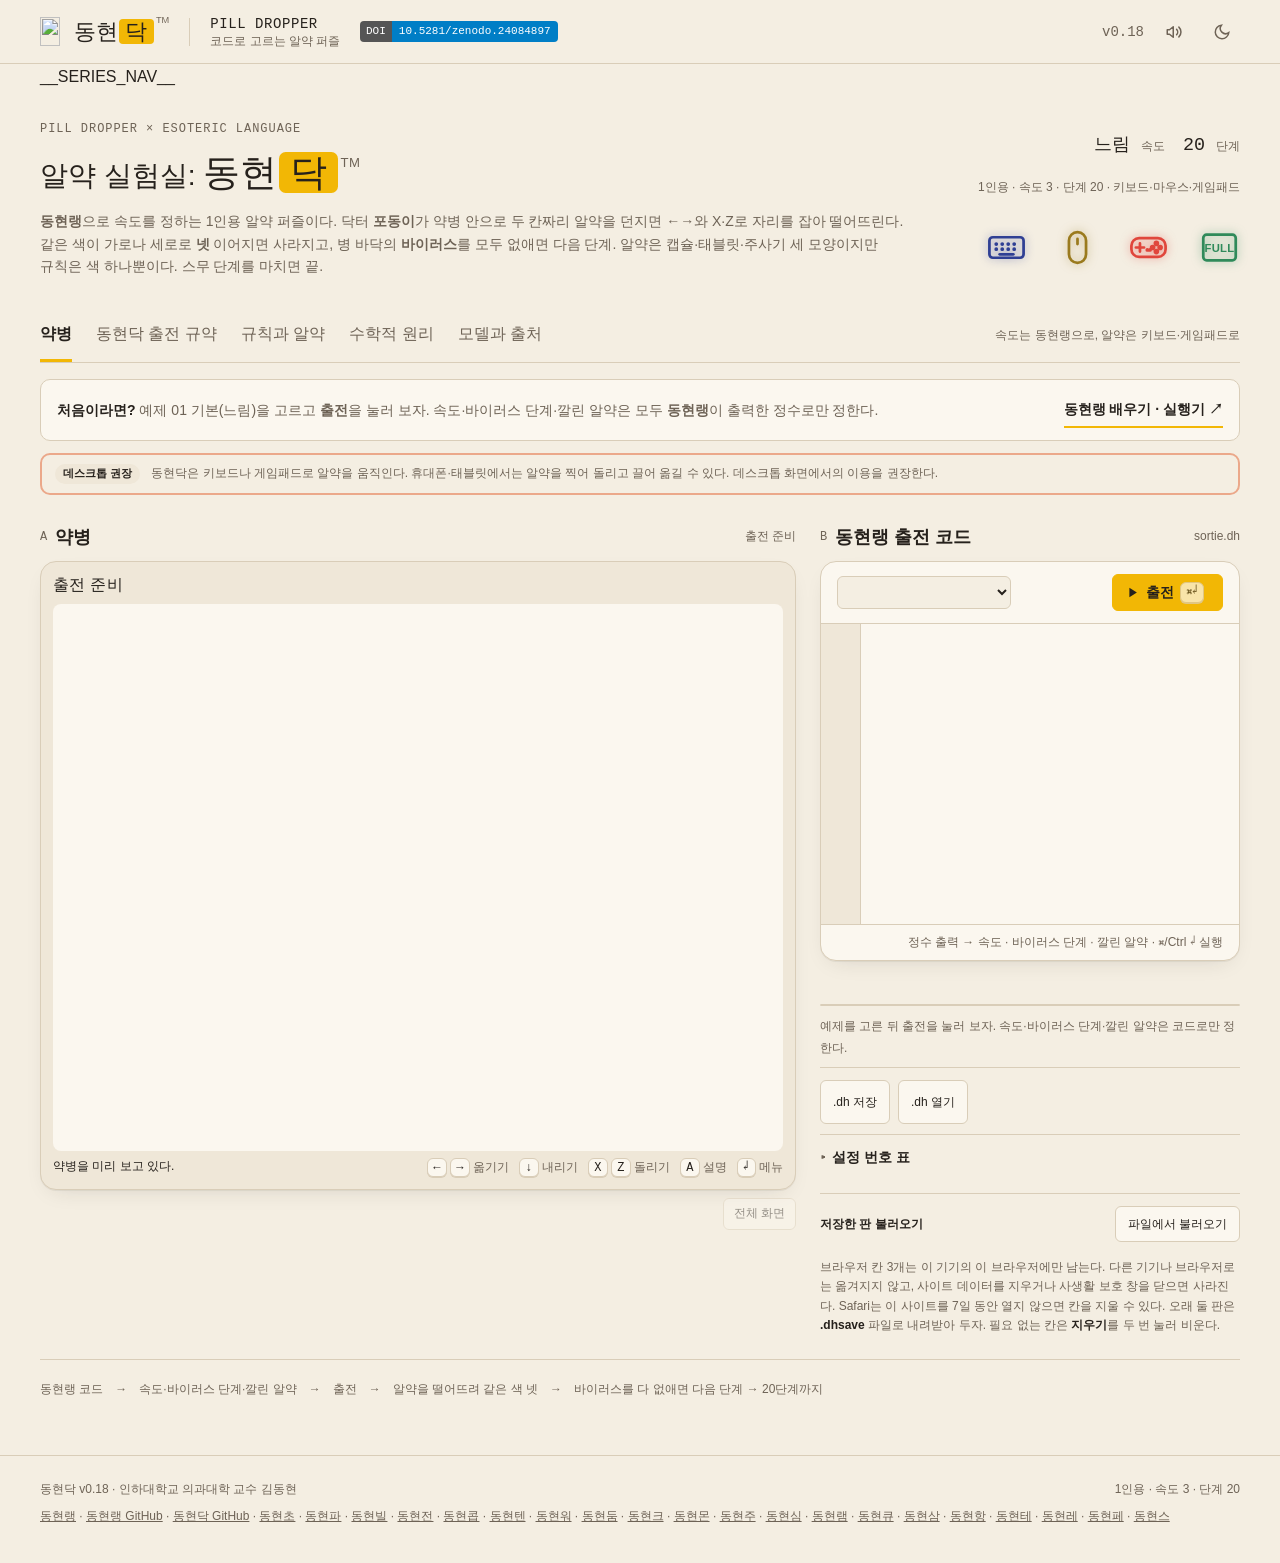
==== commit a7c3795e: "시리즈 띠에 동현스를 더함(스물두 사이트) 22칸은 짝수라 모두 같은 크기. 데스크톱 11열×2줄, 휴대폰 두 열. 바닥글 링크 끝에 동현스를 더함. 판 번호·기존 태그·게임 규칙" ====
--- a/src/index.html
+++ b/src/index.html
@@ -125,7 +125,7 @@
     <aside class="maker-note"><span class="eyebrow">만든 사람</span><a class="sponsor-btn" href="https://github.com/sponsors/Raspberry-Kim" target="_blank" rel="noopener" aria-label="GitHub Sponsors로 동현랭 후원하기" title="GitHub Sponsors로 후원하기"><svg width="13" height="13" viewBox="0 0 16 16" fill="currentColor" aria-hidden="true"><path d="M7.655 14.916v-.001h-.002l-.006-.003-.018-.01a22.066 22.066 0 0 1-3.744-2.584C2.045 10.731 0 8.35 0 5.5 0 2.836 2.086 1 4.25 1 5.797 1 7.153 1.802 8 3.02 8.847 1.802 10.203 1 11.75 1 13.914 1 16 2.836 16 5.5c0 2.85-2.044 5.231-3.886 6.818a22.094 22.094 0 0 1-3.433 2.414 7.152 7.152 0 0 1-.31.17l-.018.01-.008.004a.75.75 0 0 1-.69 0Z"></path></svg>후원</a><p>인하대학교 의과대학 김동현 교수는 백신학·감염학을 연구한다. 명랑하고 따뜻한 개발을 지향한다.</p></aside>
   </section>
 </main>
-<footer><span>동현닥 v0.18 · 인하대학교 의과대학 교수 김동현</span><span>1인용 · 속도 3 · 단계 20</span><span><a href="https://raspberry-kim.github.io/donghyun-lang/" target="_blank" rel="noopener">동현랭</a> · <a href="https://github.com/Raspberry-Kim/donghyun-lang" target="_blank" rel="noopener">동현랭 GitHub</a> · <a href="https://github.com/Raspberry-Kim/donghyun-lab15" target="_blank" rel="noopener">동현닥 GitHub</a> · <a href="https://raspberry-kim.github.io/donghyun-lab1/" target="_blank" rel="noopener">동현초</a> · <a href="https://raspberry-kim.github.io/donghyun-lab2/" target="_blank" rel="noopener">동현파</a> · <a href="https://raspberry-kim.github.io/donghyun-lab3/" target="_blank" rel="noopener">동현빌</a> · <a href="https://raspberry-kim.github.io/donghyun-lab4/" target="_blank" rel="noopener">동현전</a> · <a href="https://raspberry-kim.github.io/donghyun-lab5/" target="_blank" rel="noopener">동현콥</a> · <a href="https://raspberry-kim.github.io/donghyun-lab6/" target="_blank" rel="noopener">동현텐</a> · <a href="https://raspberry-kim.github.io/donghyun-lab7/" target="_blank" rel="noopener">동현워</a> · <a href="https://raspberry-kim.github.io/donghyun-lab8/" target="_blank" rel="noopener">동현둠</a> · <a href="https://raspberry-kim.github.io/donghyun-lab9/" target="_blank" rel="noopener">동현크</a> · <a href="https://raspberry-kim.github.io/donghyun-lab10/" target="_blank" rel="noopener">동현몬</a> · <a href="https://raspberry-kim.github.io/donghyun-lab11/" target="_blank" rel="noopener">동현주</a> · <a href="https://raspberry-kim.github.io/donghyun-lab12/" target="_blank" rel="noopener">동현심</a> · <a href="https://raspberry-kim.github.io/donghyun-lab13/" target="_blank" rel="noopener">동현램</a> · <a href="https://raspberry-kim.github.io/donghyun-lab14/" target="_blank" rel="noopener">동현큐</a> · <a href="https://raspberry-kim.github.io/donghyun-lab16/" target="_blank" rel="noopener">동현삼</a> · <a href="https://raspberry-kim.github.io/donghyun-lab17/" target="_blank" rel="noopener">동현항</a> · <a href="https://raspberry-kim.github.io/donghyun-lab18/" target="_blank" rel="noopener">동현테</a> · <a href="https://raspberry-kim.github.io/donghyun-lab19/" target="_blank" rel="noopener">동현레</a> · <a href="https://raspberry-kim.github.io/donghyun-lab20/" target="_blank" rel="noopener">동현페</a></span></footer>
+<footer><span>동현닥 v0.18 · 인하대학교 의과대학 교수 김동현</span><span>1인용 · 속도 3 · 단계 20</span><span><a href="https://raspberry-kim.github.io/donghyun-lang/" target="_blank" rel="noopener">동현랭</a> · <a href="https://github.com/Raspberry-Kim/donghyun-lang" target="_blank" rel="noopener">동현랭 GitHub</a> · <a href="https://github.com/Raspberry-Kim/donghyun-lab15" target="_blank" rel="noopener">동현닥 GitHub</a> · <a href="https://raspberry-kim.github.io/donghyun-lab1/" target="_blank" rel="noopener">동현초</a> · <a href="https://raspberry-kim.github.io/donghyun-lab2/" target="_blank" rel="noopener">동현파</a> · <a href="https://raspberry-kim.github.io/donghyun-lab3/" target="_blank" rel="noopener">동현빌</a> · <a href="https://raspberry-kim.github.io/donghyun-lab4/" target="_blank" rel="noopener">동현전</a> · <a href="https://raspberry-kim.github.io/donghyun-lab5/" target="_blank" rel="noopener">동현콥</a> · <a href="https://raspberry-kim.github.io/donghyun-lab6/" target="_blank" rel="noopener">동현텐</a> · <a href="https://raspberry-kim.github.io/donghyun-lab7/" target="_blank" rel="noopener">동현워</a> · <a href="https://raspberry-kim.github.io/donghyun-lab8/" target="_blank" rel="noopener">동현둠</a> · <a href="https://raspberry-kim.github.io/donghyun-lab9/" target="_blank" rel="noopener">동현크</a> · <a href="https://raspberry-kim.github.io/donghyun-lab10/" target="_blank" rel="noopener">동현몬</a> · <a href="https://raspberry-kim.github.io/donghyun-lab11/" target="_blank" rel="noopener">동현주</a> · <a href="https://raspberry-kim.github.io/donghyun-lab12/" target="_blank" rel="noopener">동현심</a> · <a href="https://raspberry-kim.github.io/donghyun-lab13/" target="_blank" rel="noopener">동현램</a> · <a href="https://raspberry-kim.github.io/donghyun-lab14/" target="_blank" rel="noopener">동현큐</a> · <a href="https://raspberry-kim.github.io/donghyun-lab16/" target="_blank" rel="noopener">동현삼</a> · <a href="https://raspberry-kim.github.io/donghyun-lab17/" target="_blank" rel="noopener">동현항</a> · <a href="https://raspberry-kim.github.io/donghyun-lab18/" target="_blank" rel="noopener">동현테</a> · <a href="https://raspberry-kim.github.io/donghyun-lab19/" target="_blank" rel="noopener">동현레</a> · <a href="https://raspberry-kim.github.io/donghyun-lab20/" target="_blank" rel="noopener">동현페</a> · <a href="https://raspberry-kim.github.io/donghyun-lab21/" target="_blank" rel="noopener">동현스</a></span></footer>
 <script src="./game.js"></script>
 <script>
 /* 입력 표식 풍선 도움말 */
--- a/src/style.css
+++ b/src/style.css
@@ -413,6 +413,15 @@
  .series-strip .series-links:has(.series-item:nth-child(21):last-child) .series-item[data-series="lang"]{grid-column:span 2;grid-row:auto}
 }
 
+/* SERIES-22: 22칸(동현랭 + 21실험실)은 짝수라 모두 같은 크기. 데스크톱 11열×2줄, 휴대폰 두 열. */
+@media(min-width:781px){
+ .series-strip .series-links:has(.series-item:nth-child(22):last-child){grid-template-columns:repeat(11,minmax(0,1fr));grid-template-rows:repeat(2,1fr);grid-auto-flow:row;min-width:0}
+ .series-strip .series-links:has(.series-item:nth-child(22):last-child) .series-note{white-space:normal}
+}
+@media(max-width:780px){
+ .series-strip .series-links:has(.series-item:nth-child(22):last-child){grid-template-columns:repeat(2,minmax(0,1fr));grid-template-rows:none}
+}
+
 /* 수학적 원리 */
 .math-grid{display:grid;grid-template-columns:repeat(2,minmax(0,1fr));gap:4px 40px;margin-top:8px}
 .math-grid article{min-width:0;border-top:1px solid var(--line);padding:2px 0 14px}
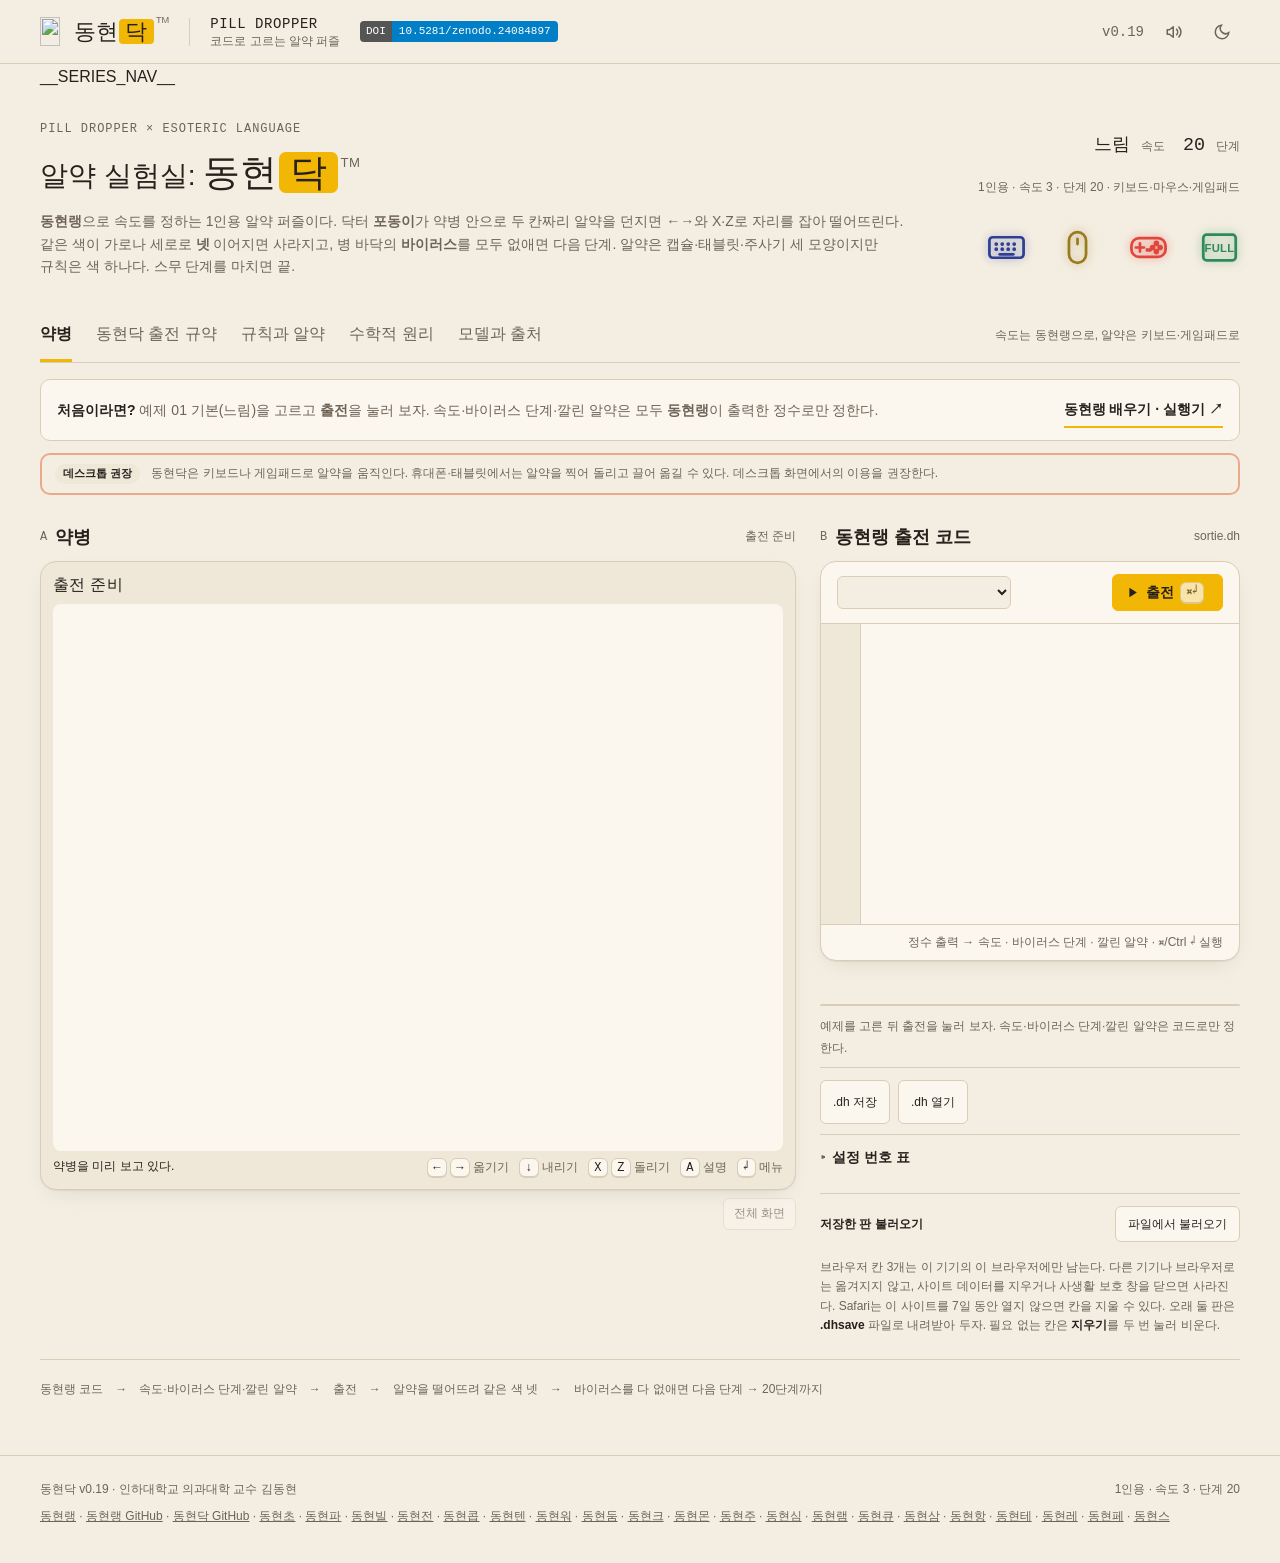
==== commit b5884f59: "v0.19: 글 손질 Co-authored-by: Perplexity <noreply@perplexity.ai>" ====
--- a/src/index.html
+++ b/src/index.html
@@ -12,12 +12,12 @@
 <body>
 <header class="header">
   <a class="brand" href="#" aria-label="동현닥 첫 화면으로"><span class="brand-main"><img class="brand-icon" src="__BRAND_ICON__" alt="" width="96" height="96">동현<span>닥</span><sup>TM</sup></span><i class="brand-divider"></i><span class="brand-sub">PILL DROPPER<small>코드로 고르는 알약 퍼즐</small></span></a><a class="doi-badge" href="https://doi.org/10.5281/zenodo.24084897" target="_blank" rel="noopener" aria-label="동현닥 Zenodo DOI 10.5281/zenodo.24084897" title="Zenodo DOI (모든 버전)"><b>DOI</b><span>10.5281/zenodo.24084897</span></a>
-  <div class="edition">v0.18<button id="sound" class="icon-btn" aria-label="효과음 켜기·끄기" title="효과음 (M)" aria-pressed="true"><svg width="18" height="18" viewBox="0 0 24 24" fill="none" stroke="currentColor" stroke-width="2" stroke-linecap="round" stroke-linejoin="round" aria-hidden="true" focusable="false"><path d="M11 5 6 9H3v6h3l5 4z"/><path class="snd-on" d="M15.5 8.5a5 5 0 0 1 0 7M18.5 5.5a9 9 0 0 1 0 13"/><path class="snd-off" d="m16 9 6 6m0-6-6 6"/></svg></button><button id="theme" class="icon-btn" aria-label="밝은 화면과 어두운 화면 전환" title="화면 전환" aria-pressed="false"><svg width="18" height="18" viewBox="0 0 24 24" fill="none" stroke="currentColor" stroke-width="2" stroke-linecap="round" aria-hidden="true" focusable="false"><path d="M21 12.8A9 9 0 1 1 11.2 3a7 7 0 0 0 9.8 9.8z"/></svg></button></div>
+  <div class="edition">v0.19<button id="sound" class="icon-btn" aria-label="효과음 켜기·끄기" title="효과음 (M)" aria-pressed="true"><svg width="18" height="18" viewBox="0 0 24 24" fill="none" stroke="currentColor" stroke-width="2" stroke-linecap="round" stroke-linejoin="round" aria-hidden="true" focusable="false"><path d="M11 5 6 9H3v6h3l5 4z"/><path class="snd-on" d="M15.5 8.5a5 5 0 0 1 0 7M18.5 5.5a9 9 0 0 1 0 13"/><path class="snd-off" d="m16 9 6 6m0-6-6 6"/></svg></button><button id="theme" class="icon-btn" aria-label="밝은 화면과 어두운 화면 전환" title="화면 전환" aria-pressed="false"><svg width="18" height="18" viewBox="0 0 24 24" fill="none" stroke="currentColor" stroke-width="2" stroke-linecap="round" aria-hidden="true" focusable="false"><path d="M21 12.8A9 9 0 1 1 11.2 3a7 7 0 0 0 9.8 9.8z"/></svg></button></div>
 </header>
 <main>
 __SERIES_NAV__
   <section class="intro">
-    <div><div class="eyebrow">PILL DROPPER × ESOTERIC LANGUAGE</div><h1>알약 실험실: <span class="title-brand">동현<span>닥</span><sup>TM</sup></span></h1><p><strong>동현랭</strong>으로 속도를 정하는 1인용 알약 퍼즐이다. 닥터 <strong>포동이</strong>가 약병 안으로 두 칸짜리 알약을 던지면 ←→와 X·Z로 자리를 잡아 떨어뜨린다. 같은 색이 가로나 세로로 <strong>넷</strong> 이어지면 사라지고, 병 바닥의 <strong>바이러스</strong>를 모두 없애면 다음 단계. 알약은 캡슐·태블릿·주사기 세 모양이지만 규칙은 색 하나뿐이다. 스무 단계를 마치면 끝.</p></div>
+    <div><div class="eyebrow">PILL DROPPER × ESOTERIC LANGUAGE</div><h1>알약 실험실: <span class="title-brand">동현<span>닥</span><sup>TM</sup></span></h1><p><strong>동현랭</strong>으로 속도를 정하는 1인용 알약 퍼즐이다. 닥터 <strong>포동이</strong>가 약병 안으로 두 칸짜리 알약을 던지면 ←→와 X·Z로 자리를 잡아 떨어뜨린다. 같은 색이 가로나 세로로 <strong>넷</strong> 이어지면 사라지고, 병 바닥의 <strong>바이러스</strong>를 모두 없애면 다음 단계. 알약은 캡슐·태블릿·주사기 세 모양이지만 규칙은 색 하나다. 스무 단계를 마치면 끝.</p></div>
     <div class="model-stamp"><strong id="stamp-mode">느림 <span>속도</span></strong><strong>20 <span>단계</span></strong><small>1인용 · 속도 3 · 단계 20 · 키보드·마우스·게임패드</small><div class="input-marks" role="group" aria-label="입력 표식 · 쓸 수 있는 것: 키보드·마우스·게임패드·전체 화면"><span class="mark on kb" tabindex="0" data-tip="키보드 가능 · 이 실험실은 키보드로 조작한다. ←→로 옮기고 ↓로 내리며 X·↑는 시계, Z는 반시계로 돌린다." aria-label="키보드 가능"><svg viewBox="0 0 24 24" aria-hidden="true"><rect x="2" y="6" width="20" height="12" rx="2"/><path class="dots" d="M6 10h.01M9.5 10h.01M13 10h.01M16.5 10h.01M6 13h.01M9.5 13h.01M13 13h.01M16.5 13h.01"/><path d="M8 16h8"/></svg></span><span class="mark on ms" tabindex="0" data-tip="마우스·손가락 가능 · 내려오는 알약을 찍으면 X처럼 돌고, 약병 안에서 잡아 끌면 한 칸씩 좌우로 옮기거나 아래로 내린다." aria-label="마우스 가능"><svg viewBox="0 0 24 24" aria-hidden="true"><rect x="7" y="3" width="10" height="18" rx="5"/><path d="M12 7v3"/></svg></span><span class="mark on gp" tabindex="0" data-tip="게임패드 가능 · 이 실험실은 게임패드로 조작할 수 있다. A 시계 · B 반시계 · Y 설명 · + 메뉴." aria-label="게임패드 가능"><svg viewBox="0 0 24 24" aria-hidden="true"><rect x="2" y="6.5" width="20" height="11" rx="4.5"/><path d="M7 9.6v4.8M4.6 12h4.8"/><circle cx="16.6" cy="9.6" r=".85"/><circle cx="14.4" cy="12" r=".85"/><circle cx="18.8" cy="12" r=".85"/><circle cx="16.6" cy="14.4" r=".85"/><path class="dots" d="M11.3 13.4h.01M12.9 13.4h.01"/></svg></span><span class="mark on fs" tabindex="0" data-tip="전체 화면 가능 · 출전한 뒤 화면 아래 <b>전체 화면</b> 버튼으로 게임 화면을 꽉 채울 수 있다." aria-label="전체 화면 가능"><svg viewBox="0 0 24 24" aria-hidden="true"><rect x="2.5" y="4.5" width="19" height="15" rx="2"/><text class="full" x="12" y="14.6" text-anchor="middle">FULL</text></svg></span></div></div>
   </section>
   <nav class="tabs" aria-label="동현닥 메뉴"><button class="active" data-tab="play" aria-current="page">약병</button><button data-tab="protocol">동현닥 출전 규약</button><button data-tab="rules">규칙과 알약</button><button data-tab="math">수학적 원리</button><button data-tab="about">모델과 출처</button><span>속도는 동현랭으로, 알약은 키보드·게임패드로</span></nav>
@@ -67,7 +67,7 @@
   </section>
 
   <section id="tab-protocol" class="tab-panel document" hidden>
-    <div class="doc-heading"><div class="eyebrow">SORTIE I/O · v0.18</div><h2>속도는 동현랭으로, 알약은 키보드·마우스·게임패드로.</h2><p>동현랭 프로그램이 출력한 정수를 차례로 읽는다. <b>첫 정수가 속도 번호</b>이고 이것만 있으면 바로 나선다. 둘째 정수는 바이러스 단계, 셋째 정수는 깔린 알약이며 둘 다 생략할 수 있다. 출전한 뒤에는 동현랭을 쓰지 않는다.</p></div>
+    <div class="doc-heading"><div class="eyebrow">SORTIE I/O · v0.19</div><h2>속도는 동현랭으로, 알약은 키보드·마우스·게임패드로.</h2><p>동현랭 프로그램이 출력한 정수를 차례로 읽는다. <b>첫 정수가 속도 번호</b>이고 이것만 있으면 바로 나선다. 둘째 정수는 바이러스 단계, 셋째 정수는 깔린 알약이며 둘 다 생략할 수 있다. 출전한 뒤에는 동현랭을 쓰지 않는다.</p></div>
     <div class="table-wrap"><table><thead><tr><th>차례</th><th>뜻</th><th>값</th><th>기본값</th></tr></thead><tbody>
       <tr><td>첫째</td><td>속도</td><td>1 느림(한 칸 40프레임 · 바이러스 100점부터) · 2 보통(26프레임 · 200점부터) · 3 빠름(16프레임 · 300점부터). <b>반드시 있어야 한다</b></td><td>—</td></tr>
       <tr><td>둘째</td><td>바이러스 단계</td><td>1~20. 바이러스 수는 단계×4(단계 20은 80). 단계 14까지는 바닥에서 10줄 안에, 15·16은 11줄, 17·18은 12줄, 19·20은 13줄까지 찬다. 단계를 마치면 다음 단계로 이어진다</td><td>1</td></tr>
@@ -114,7 +114,7 @@
     <div class="table-wrap"><table id="level-table"></table></div>
   </section>
 
-  <!-- 수학적 원리 --><section id="tab-math" class="tab-panel document" hidden><div class="doc-heading"><div class="eyebrow">MATHEMATICAL PRINCIPLES · v0.18</div><h2>수학적 원리.<br>숫자로 읽는 약병.</h2><p>동현닥의 약병은 가로 8칸, 세로 16칸 격자다. 알약 한 개는 두 칸짜리이고, 같은 색이 가로나 세로로 넷 이상 이어지면 지워진다. 아래 식은 지금 엔진 코드(<code>src/engine.js</code>)에 들어 있는 그대로다. <math><mi>s</mi></math>는 단계(1–20)다.</p></div><div class="math-grid"><article><h3><span class="math-num">1</span>바이러스 수와 밀도</h3><p>바이러스는 단계마다 4마리씩 늘고, 약병 아래쪽 몇 줄에만 놓인다. 놓이는 줄 수는 15·17·19단계에서 한 줄씩 늘어난다.</p><div class="eq"><span class="eq-run"><math display="block"><mrow><mi>v</mi><mo form="prefix" stretchy="false">(</mo><mi>s</mi><mo form="postfix" stretchy="false">)</mo></mrow></math><math display="block"><mrow><mo form="infix">=</mo><mrow><mi>min</mi><mo>⁡</mo></mrow><mo form="prefix" stretchy="false">(</mo><mn>84</mn><mo separator="true">,</mo><mtext> </mtext><mn>4</mn><mi>s</mi><mo form="postfix" stretchy="false">)</mo><mo separator="true">,</mo></mrow></math></span><span class="eq-run"><math display="block"><mrow><mtext>줄</mtext><mo form="prefix" stretchy="false">(</mo><mi>s</mi><mo form="postfix" stretchy="false">)</mo></mrow></math><math display="block"><mrow><mo form="infix">=</mo><mn>10</mn></mrow></math><math display="block"><mrow><mo form="infix">+</mo><mo form="prefix" stretchy="false">[</mo><mi>s</mi><mo>≥</mo><mn>15</mn><mo form="postfix" stretchy="false">]</mo></mrow></math><math display="block"><mrow><mo form="infix">+</mo><mo form="prefix" stretchy="false">[</mo><mi>s</mi><mo>≥</mo><mn>17</mn><mo form="postfix" stretchy="false">]</mo></mrow></math><math display="block"><mrow><mo form="infix">+</mo><mo form="prefix" stretchy="false">[</mo><mi>s</mi><mo>≥</mo><mn>19</mn><mo form="postfix" stretchy="false">]</mo></mrow></math></span></div><div class="math-table-wrap"><table class="math-table"><thead><tr><th>단계</th><th>바이러스</th><th>놓이는 칸</th><th>밀도</th></tr></thead><tbody><tr><td>1</td><td>4</td><td>80</td><td>5%</td></tr><tr><td>10</td><td>40</td><td>80</td><td>50%</td></tr><tr><td>14</td><td>56</td><td>80</td><td>70%</td></tr><tr><td>15</td><td>60</td><td>88</td><td>68%</td></tr><tr><td>20</td><td>80</td><td>104</td><td>77%</td></tr></tbody></table></div><p><math><mrow><mo form="prefix" stretchy="false">[</mo><mtext> </mtext><mo>⋅</mo><mtext> </mtext><mo form="postfix" stretchy="false">]</mo></mrow></math>는 조건이 참이면 1, 거짓이면 0인 아이버슨 괄호다. 놓일 칸이 늘어나는 단계에서는 밀도가 잠깐 내려간다.</p></article><article><h3><span class="math-num">2</span>처음부터 지워지지 않게 놓기</h3><p>바이러스를 하나 놓을 때마다 그 자리에 색 <math><mi>c</mi></math>를 두면 생기는 가로·세로 최대 연속 길이를 잰다. 길이가 3 이상이면 다른 색을 차례로 시험한다.</p><div class="eq"><span class="eq-run"><math display="block"><mrow><mi>run</mi><mo>⁡</mo><mo form="prefix" stretchy="false">(</mo><mi>x</mi><mo separator="true">,</mo><mi>y</mi><mo separator="true">,</mo><mi>c</mi><mo form="postfix" stretchy="false">)</mo></mrow></math><math display="block"><mrow><mo form="infix">&lt;</mo><mn>3</mn><mspace width="1em"></mspace><mtext>인 </mtext><mi>c</mi><mtext>만 놓는다</mtext></mrow></math></span></div><p>그래서 시작할 때 같은 색 바이러스는 가로·세로로 둘까지만 이어진다. 넷을 만들려면 그 옆에 같은 색 알약 두 칸을 나란히 대야 한다.</p></article><article><h3><span class="math-num">3</span>알약의 모양과 색</h3><p>주사기는 언제나 1/3이다. 태블릿은 1단계에서 5%로 시작해 단계마다 2%씩 늘어나고, 나머지는 캡슐이다.</p><div class="eq"><span class="eq-run"><math display="block"><mrow><mi>P</mi><mo form="prefix" stretchy="false">(</mo><mtext>주사기</mtext><mo form="postfix" stretchy="false">)</mo></mrow></math><math display="block"><mrow><mo form="infix">=</mo><mstyle displaystyle="false" scriptlevel="0"><mfrac><mn>1</mn><mn>3</mn></mfrac></mstyle><mo separator="true">,</mo></mrow></math></span><span class="eq-run"><math display="block"><mrow><mi>P</mi><mo form="prefix" stretchy="false">(</mo><mtext>태블릿</mtext><mo form="postfix" stretchy="false">)</mo></mrow></math><math display="block"><mrow><mo form="infix">=</mo><mn>0.05</mn></mrow></math><math display="block"><mrow><mo form="infix">+</mo><mn>0.02</mn><mspace width="0.1667em"></mspace><mo form="prefix" stretchy="false">(</mo><mi>s</mi><mo>−</mo><mn>1</mn><mo form="postfix" stretchy="false">)</mo><mo separator="true">,</mo></mrow></math></span><span class="eq-run"><math display="block"><mrow><mi>P</mi><mo form="prefix" stretchy="false">(</mo><mtext>캡슐</mtext><mo form="postfix" stretchy="false">)</mo></mrow></math><math display="block"><mrow><mo form="infix">=</mo><mstyle displaystyle="false" scriptlevel="0"><mfrac><mn>2</mn><mn>3</mn></mfrac></mstyle></mrow></math><math display="block"><mrow><mo form="infix">−</mo><mi>P</mi><mo form="prefix" stretchy="false">(</mo><mtext>태블릿</mtext><mo form="postfix" stretchy="false">)</mo></mrow></math></span></div><p>20단계에서 태블릿은 43%, 캡슐은 약 23.7%다. 두 칸의 색은 셋 가운데 따로 뽑으므로 순서쌍은 <math><mrow><mn>3</mn><mo>×</mo></mrow><mrow><mn>3</mn><mo>=</mo></mrow><mrow><mn>9</mn></mrow></math>가지이고, 두 칸이 같은 색일 확률은 <math><mrow><mn>3</mn><mi>/</mi><mn>9</mn><mo>=</mo></mrow><mrow><mn>1</mn><mi>/</mi><mn>3</mn></mrow></math>이다.</p></article><article><h3><span class="math-num">4</span>회전은 네 원소의 순환군</h3><p>알약의 방향 <math><mi>r</mi></math>은 0–3이다. 짝수면 가로, 홀수면 세로이고, 2와 3은 두 칸의 색이 뒤바뀐 모양이다. 회전은 4로 나눈 나머지 덧셈이라 네 번 돌리면 제자리다.</p><div class="eq big"><span class="eq-run"><math display="block"><msup><mi>r</mi><mo lspace="0em" rspace="0em" class="tml-prime tml-sml-pad">′</mo></msup></math><math display="block"><mrow><mo form="infix">=</mo><mo form="prefix" stretchy="false">(</mo><mi>r</mi><mo>+</mo><mi>d</mi><mo>+</mo><mn>4</mn><mo form="postfix" stretchy="false">)</mo><mo lspace="0.2222em" rspace="0.2222em">mod</mo><mn>4</mn><mo separator="true">,</mo></mrow></math></span><math display="block"><mrow><mi>d</mi><mo>∈</mo><mo form="prefix" stretchy="false">{</mo><mo form="prefix" stretchy="false">+</mo><mn>1</mn><mo separator="true">,</mo><mo form="prefix" stretchy="false">−</mo><mn>1</mn><mo form="postfix" stretchy="false">}</mo><mo separator="true">,</mo></mrow></math><span class="eq-run"><math display="block"><mrow><mo form="prefix" stretchy="false">{</mo><mn>0,1,2,3</mn><mo form="postfix" stretchy="false">}</mo></mrow></math><math display="block"><mrow><mo form="infix">≅</mo><msub><mi>ℤ</mi><mn>4</mn></msub></mrow></math></span></div><p>태블릿은 <math><mi>d</mi></math>의 부호를 뒤집어 거꾸로 돈다. 군에서 역원을 곱하는 셈이라 시계 방향 버튼이 반시계 회전이 된다. 벽에 막히면 그대로, 왼쪽 한 칸, 아래 한 칸 순서로 놓아 본다.</p></article><article><h3><span class="math-num">5</span>연쇄 점수는 2의 거듭제곱</h3><p>알약 한 개를 놓은 뒤 지운 바이러스를 <math><mrow><mi>k</mi><mo>=</mo></mrow><mrow><mn>0,1,2</mn><mo separator="true">,</mo></mrow><mrow><mo>…</mo></mrow></math>로 센다. <math><mi>k</mi></math>번째 바이러스는 기본 점수 <math><mi>b</mi></math>(느림 100, 보통 200, 빠름 300)에 <math><msup><mn>2</mn><mrow><mrow><mi>min</mi><mo>⁡</mo></mrow><mo form="prefix" stretchy="false">(</mo><mi>k</mi><mo separator="true">,</mo><mn>5</mn><mo form="postfix" stretchy="false" lspace="0em" rspace="0em">)</mo></mrow></msup></math>를 곱해 받는다.</p><div class="eq big"><span class="eq-run"><math display="block"><mrow><mtext>점수</mtext><mo form="prefix" stretchy="false">(</mo><mi>n</mi><mo form="postfix" stretchy="false">)</mo></mrow></math><math display="block"><mrow><mo form="infix">=</mo><mi>b</mi><mrow><munderover><mo movablelimits="false">∑</mo><mrow><mi>k</mi><mo>=</mo><mn>0</mn></mrow><mrow><mi>n</mi><mo>−</mo><mn>1</mn></mrow></munderover></mrow><msup><mn>2</mn><mrow><mrow><mi>min</mi><mo>⁡</mo></mrow><mo form="prefix" stretchy="false">(</mo><mi>k</mi><mo separator="true">,</mo><mn>5</mn><mo form="postfix" stretchy="false" lspace="0em" rspace="0em">)</mo></mrow></msup></mrow></math><math display="block"><mrow><mo form="infix">=</mo><mrow><mo fence="true" form="prefix">{</mo><mtable><mtr><mtd class="tml-left" style="padding-left:0em;padding-right:0em;"><mrow><mi>b</mi><mspace width="0.1667em"></mspace><mo form="prefix" stretchy="false">(</mo><msup><mn>2</mn><mi>n</mi></msup><mo>−</mo><mn>1</mn><mo form="postfix" stretchy="false">)</mo></mrow></mtd><mtd class="tml-left" style="padding-left:1em;padding-right:0em;"><mrow><mi>n</mi><mo>≤</mo><mn>6</mn></mrow></mtd></mtr><mtr><mtd class="tml-left" style="padding-left:0em;padding-right:0em;"><mrow><mi>b</mi><mspace width="0.1667em"></mspace><mo form="prefix" stretchy="false">(</mo><mn>63</mn><mo>+</mo><mn>32</mn><mspace width="0.1667em"></mspace><mo form="prefix" stretchy="false">(</mo><mi>n</mi><mo>−</mo><mn>6</mn><mo form="postfix" stretchy="false">)</mo><mo form="postfix" stretchy="false">)</mo></mrow></mtd><mtd class="tml-left" style="padding-left:1em;padding-right:0em;"><mrow><mi>n</mi><mo>&gt;</mo><mn>6</mn></mrow></mtd></mtr></mtable><mo fence="true" form="postfix"></mo></mrow></mrow></math></span></div><p>느림에서 바이러스 여섯을 한 알약으로 지우면 6,300점, 하나씩 따로 지우면 600점이다. 단계를 마치면 <math><mrow><mn>500</mn><mo>×</mo></mrow></math>(속도 번호)를 더 받는다.</p></article><article><h3><span class="math-num">6</span>내려오는 빠르기</h3><p>알약은 <math><mi>f</mi></math>프레임마다 한 칸 내려온다. 알약 10개를 놓을 때마다 1프레임씩 빨라지고, 6프레임보다 빨라지지는 않는다.</p><div class="eq"><span class="eq-run"><math display="block"><mi>f</mi></math><math display="block"><mrow><mo form="infix">=</mo><mrow><mi>max</mi><mo>⁡</mo></mrow><mo fence="false" symmetric="true" minsize="1.2em" maxsize="1.2em">(</mo><mn>6</mn><mo separator="true">,</mo><mtext> </mtext><msub><mi>f</mi><mn>0</mn></msub><mo>−</mo><mo form="prefix" stretchy="false">⌊</mo><mi>N</mi><mi>/</mi><mn>10</mn><mo form="postfix" stretchy="false">⌋</mo><mo fence="false" symmetric="true" minsize="1.2em" maxsize="1.2em">)</mo><mo separator="true">,</mo></mrow></math></span><math display="block"><mrow><msub><mi>f</mi><mn>0</mn></msub><mo>∈</mo><mo form="prefix" stretchy="false">{</mo><mn>40</mn><mo separator="true">,</mo><mspace width="0.1667em"></mspace><mn>26</mn><mo separator="true">,</mo><mspace width="0.1667em"></mspace><mn>16</mn><mo form="postfix" stretchy="false">}</mo></mrow></math></div><p>느림은 알약 340개, 빠름은 100개를 놓으면 가장 빠른 6프레임(0.1초)이 된다. 받침이 없는 알약 조각은 6프레임마다 한 칸씩 떨어지고, 짝이 붙어 있으면 함께 떨어진다.</p></article></div><p class="math-foot">난수는 선형 합동 생성기 <math><msub><mi>s</mi><mrow><mi>n</mi><mo>+</mo><mn>1</mn></mrow></msub></math><wbr><math><mrow><mo form="infix">=</mo></mrow><mrow><mo form="prefix" stretchy="false">(</mo><mn>1664525</mn><mspace width="0.1667em"></mspace><msub><mi>s</mi><mi>n</mi></msub><mo>+</mo><mn>1013904223</mn><mo form="postfix" stretchy="false">)</mo><mo lspace="0.2222em" rspace="0.2222em">mod</mo></mrow><mrow><msup><mn>2</mn><mn>32</mn></msup></mrow></math>를 쓴다. 바이러스 배치와 알약 순서는 판을 시작할 때 무작위로 선택된 시드로 정해진다.</p></section><!-- /수학적 원리 -->
+  <!-- 수학적 원리 --><section id="tab-math" class="tab-panel document" hidden><div class="doc-heading"><div class="eyebrow">MATHEMATICAL PRINCIPLES · v0.19</div><h2>수학적 원리.<br>숫자로 읽는 약병.</h2><p>동현닥의 약병은 가로 8칸, 세로 16칸 격자다. 알약 한 개는 두 칸짜리이고, 같은 색이 가로나 세로로 넷 이상 이어지면 지워진다. 아래 식은 지금 엔진 코드(<code>src/engine.js</code>)에 들어 있는 그대로다. <math><mi>s</mi></math>는 단계(1–20)다.</p></div><div class="math-grid"><article><h3><span class="math-num">1</span>바이러스 수와 밀도</h3><p>바이러스는 단계마다 4마리씩 늘고, 약병 아래쪽 몇 줄에만 놓인다. 놓이는 줄 수는 15·17·19단계에서 한 줄씩 늘어난다.</p><div class="eq"><span class="eq-run"><math display="block"><mrow><mi>v</mi><mo form="prefix" stretchy="false">(</mo><mi>s</mi><mo form="postfix" stretchy="false">)</mo></mrow></math><math display="block"><mrow><mo form="infix">=</mo><mrow><mi>min</mi><mo>⁡</mo></mrow><mo form="prefix" stretchy="false">(</mo><mn>84</mn><mo separator="true">,</mo><mtext> </mtext><mn>4</mn><mi>s</mi><mo form="postfix" stretchy="false">)</mo><mo separator="true">,</mo></mrow></math></span><span class="eq-run"><math display="block"><mrow><mtext>줄</mtext><mo form="prefix" stretchy="false">(</mo><mi>s</mi><mo form="postfix" stretchy="false">)</mo></mrow></math><math display="block"><mrow><mo form="infix">=</mo><mn>10</mn></mrow></math><math display="block"><mrow><mo form="infix">+</mo><mo form="prefix" stretchy="false">[</mo><mi>s</mi><mo>≥</mo><mn>15</mn><mo form="postfix" stretchy="false">]</mo></mrow></math><math display="block"><mrow><mo form="infix">+</mo><mo form="prefix" stretchy="false">[</mo><mi>s</mi><mo>≥</mo><mn>17</mn><mo form="postfix" stretchy="false">]</mo></mrow></math><math display="block"><mrow><mo form="infix">+</mo><mo form="prefix" stretchy="false">[</mo><mi>s</mi><mo>≥</mo><mn>19</mn><mo form="postfix" stretchy="false">]</mo></mrow></math></span></div><div class="math-table-wrap"><table class="math-table"><thead><tr><th>단계</th><th>바이러스</th><th>놓이는 칸</th><th>밀도</th></tr></thead><tbody><tr><td>1</td><td>4</td><td>80</td><td>5%</td></tr><tr><td>10</td><td>40</td><td>80</td><td>50%</td></tr><tr><td>14</td><td>56</td><td>80</td><td>70%</td></tr><tr><td>15</td><td>60</td><td>88</td><td>68%</td></tr><tr><td>20</td><td>80</td><td>104</td><td>77%</td></tr></tbody></table></div><p><math><mrow><mo form="prefix" stretchy="false">[</mo><mtext> </mtext><mo>⋅</mo><mtext> </mtext><mo form="postfix" stretchy="false">]</mo></mrow></math>는 조건이 참이면 1, 거짓이면 0인 아이버슨 괄호다. 놓일 칸이 늘어나는 단계에서는 밀도가 잠깐 내려간다.</p></article><article><h3><span class="math-num">2</span>처음부터 지워지지 않게 놓기</h3><p>바이러스를 하나 놓을 때마다 그 자리에 색 <math><mi>c</mi></math>를 두면 생기는 가로·세로 최대 연속 길이를 잰다. 길이가 3 이상이면 다른 색을 차례로 시험한다.</p><div class="eq"><span class="eq-run"><math display="block"><mrow><mi>run</mi><mo>⁡</mo><mo form="prefix" stretchy="false">(</mo><mi>x</mi><mo separator="true">,</mo><mi>y</mi><mo separator="true">,</mo><mi>c</mi><mo form="postfix" stretchy="false">)</mo></mrow></math><math display="block"><mrow><mo form="infix">&lt;</mo><mn>3</mn><mspace width="1em"></mspace><mtext>인 </mtext><mi>c</mi><mtext>만 놓는다</mtext></mrow></math></span></div><p>그래서 시작할 때 같은 색 바이러스는 가로·세로로 둘까지만 이어진다. 넷을 만들려면 그 옆에 같은 색 알약 두 칸을 나란히 대야 한다.</p></article><article><h3><span class="math-num">3</span>알약의 모양과 색</h3><p>주사기는 언제나 1/3이다. 태블릿은 1단계에서 5%로 시작해 단계마다 2%씩 늘어나고, 나머지는 캡슐이다.</p><div class="eq"><span class="eq-run"><math display="block"><mrow><mi>P</mi><mo form="prefix" stretchy="false">(</mo><mtext>주사기</mtext><mo form="postfix" stretchy="false">)</mo></mrow></math><math display="block"><mrow><mo form="infix">=</mo><mstyle displaystyle="false" scriptlevel="0"><mfrac><mn>1</mn><mn>3</mn></mfrac></mstyle><mo separator="true">,</mo></mrow></math></span><span class="eq-run"><math display="block"><mrow><mi>P</mi><mo form="prefix" stretchy="false">(</mo><mtext>태블릿</mtext><mo form="postfix" stretchy="false">)</mo></mrow></math><math display="block"><mrow><mo form="infix">=</mo><mn>0.05</mn></mrow></math><math display="block"><mrow><mo form="infix">+</mo><mn>0.02</mn><mspace width="0.1667em"></mspace><mo form="prefix" stretchy="false">(</mo><mi>s</mi><mo>−</mo><mn>1</mn><mo form="postfix" stretchy="false">)</mo><mo separator="true">,</mo></mrow></math></span><span class="eq-run"><math display="block"><mrow><mi>P</mi><mo form="prefix" stretchy="false">(</mo><mtext>캡슐</mtext><mo form="postfix" stretchy="false">)</mo></mrow></math><math display="block"><mrow><mo form="infix">=</mo><mstyle displaystyle="false" scriptlevel="0"><mfrac><mn>2</mn><mn>3</mn></mfrac></mstyle></mrow></math><math display="block"><mrow><mo form="infix">−</mo><mi>P</mi><mo form="prefix" stretchy="false">(</mo><mtext>태블릿</mtext><mo form="postfix" stretchy="false">)</mo></mrow></math></span></div><p>20단계에서 태블릿은 43%, 캡슐은 약 23.7%다. 두 칸의 색은 셋 가운데 따로 뽑으므로 순서쌍은 <math><mrow><mn>3</mn><mo>×</mo></mrow><mrow><mn>3</mn><mo>=</mo></mrow><mrow><mn>9</mn></mrow></math>가지이고, 두 칸이 같은 색일 확률은 <math><mrow><mn>3</mn><mi>/</mi><mn>9</mn><mo>=</mo></mrow><mrow><mn>1</mn><mi>/</mi><mn>3</mn></mrow></math>이다.</p></article><article><h3><span class="math-num">4</span>회전은 네 원소의 순환군</h3><p>알약의 방향 <math><mi>r</mi></math>은 0–3이다. 짝수면 가로, 홀수면 세로이고, 2와 3은 두 칸의 색이 뒤바뀐 모양이다. 회전은 4로 나눈 나머지 덧셈이라 네 번 돌리면 제자리다.</p><div class="eq big"><span class="eq-run"><math display="block"><msup><mi>r</mi><mo lspace="0em" rspace="0em" class="tml-prime tml-sml-pad">′</mo></msup></math><math display="block"><mrow><mo form="infix">=</mo><mo form="prefix" stretchy="false">(</mo><mi>r</mi><mo>+</mo><mi>d</mi><mo>+</mo><mn>4</mn><mo form="postfix" stretchy="false">)</mo><mo lspace="0.2222em" rspace="0.2222em">mod</mo><mn>4</mn><mo separator="true">,</mo></mrow></math></span><math display="block"><mrow><mi>d</mi><mo>∈</mo><mo form="prefix" stretchy="false">{</mo><mo form="prefix" stretchy="false">+</mo><mn>1</mn><mo separator="true">,</mo><mo form="prefix" stretchy="false">−</mo><mn>1</mn><mo form="postfix" stretchy="false">}</mo><mo separator="true">,</mo></mrow></math><span class="eq-run"><math display="block"><mrow><mo form="prefix" stretchy="false">{</mo><mn>0,1,2,3</mn><mo form="postfix" stretchy="false">}</mo></mrow></math><math display="block"><mrow><mo form="infix">≅</mo><msub><mi>ℤ</mi><mn>4</mn></msub></mrow></math></span></div><p>태블릿은 <math><mi>d</mi></math>의 부호를 뒤집어 거꾸로 돈다. 군에서 역원을 곱하는 셈이라 시계 방향 버튼이 반시계 회전이 된다. 벽에 막히면 그대로, 왼쪽 한 칸, 아래 한 칸 순서로 놓아 본다.</p></article><article><h3><span class="math-num">5</span>연쇄 점수는 2의 거듭제곱</h3><p>알약 한 개를 놓은 뒤 지운 바이러스를 <math><mrow><mi>k</mi><mo>=</mo></mrow><mrow><mn>0,1,2</mn><mo separator="true">,</mo></mrow><mrow><mo>…</mo></mrow></math>로 센다. <math><mi>k</mi></math>번째 바이러스는 기본 점수 <math><mi>b</mi></math>(느림 100, 보통 200, 빠름 300)에 <math><msup><mn>2</mn><mrow><mrow><mi>min</mi><mo>⁡</mo></mrow><mo form="prefix" stretchy="false">(</mo><mi>k</mi><mo separator="true">,</mo><mn>5</mn><mo form="postfix" stretchy="false" lspace="0em" rspace="0em">)</mo></mrow></msup></math>를 곱해 받는다.</p><div class="eq big"><span class="eq-run"><math display="block"><mrow><mtext>점수</mtext><mo form="prefix" stretchy="false">(</mo><mi>n</mi><mo form="postfix" stretchy="false">)</mo></mrow></math><math display="block"><mrow><mo form="infix">=</mo><mi>b</mi><mrow><munderover><mo movablelimits="false">∑</mo><mrow><mi>k</mi><mo>=</mo><mn>0</mn></mrow><mrow><mi>n</mi><mo>−</mo><mn>1</mn></mrow></munderover></mrow><msup><mn>2</mn><mrow><mrow><mi>min</mi><mo>⁡</mo></mrow><mo form="prefix" stretchy="false">(</mo><mi>k</mi><mo separator="true">,</mo><mn>5</mn><mo form="postfix" stretchy="false" lspace="0em" rspace="0em">)</mo></mrow></msup></mrow></math><math display="block"><mrow><mo form="infix">=</mo><mrow><mo fence="true" form="prefix">{</mo><mtable><mtr><mtd class="tml-left" style="padding-left:0em;padding-right:0em;"><mrow><mi>b</mi><mspace width="0.1667em"></mspace><mo form="prefix" stretchy="false">(</mo><msup><mn>2</mn><mi>n</mi></msup><mo>−</mo><mn>1</mn><mo form="postfix" stretchy="false">)</mo></mrow></mtd><mtd class="tml-left" style="padding-left:1em;padding-right:0em;"><mrow><mi>n</mi><mo>≤</mo><mn>6</mn></mrow></mtd></mtr><mtr><mtd class="tml-left" style="padding-left:0em;padding-right:0em;"><mrow><mi>b</mi><mspace width="0.1667em"></mspace><mo form="prefix" stretchy="false">(</mo><mn>63</mn><mo>+</mo><mn>32</mn><mspace width="0.1667em"></mspace><mo form="prefix" stretchy="false">(</mo><mi>n</mi><mo>−</mo><mn>6</mn><mo form="postfix" stretchy="false">)</mo><mo form="postfix" stretchy="false">)</mo></mrow></mtd><mtd class="tml-left" style="padding-left:1em;padding-right:0em;"><mrow><mi>n</mi><mo>&gt;</mo><mn>6</mn></mrow></mtd></mtr></mtable><mo fence="true" form="postfix"></mo></mrow></mrow></math></span></div><p>느림에서 바이러스 여섯을 한 알약으로 지우면 6,300점, 하나씩 따로 지우면 600점이다. 단계를 마치면 <math><mrow><mn>500</mn><mo>×</mo></mrow></math>(속도 번호)를 더 받는다.</p></article><article><h3><span class="math-num">6</span>내려오는 빠르기</h3><p>알약은 <math><mi>f</mi></math>프레임마다 한 칸 내려온다. 알약 10개를 놓을 때마다 1프레임씩 빨라지고, 6프레임보다 빨라지지는 않는다.</p><div class="eq"><span class="eq-run"><math display="block"><mi>f</mi></math><math display="block"><mrow><mo form="infix">=</mo><mrow><mi>max</mi><mo>⁡</mo></mrow><mo fence="false" symmetric="true" minsize="1.2em" maxsize="1.2em">(</mo><mn>6</mn><mo separator="true">,</mo><mtext> </mtext><msub><mi>f</mi><mn>0</mn></msub><mo>−</mo><mo form="prefix" stretchy="false">⌊</mo><mi>N</mi><mi>/</mi><mn>10</mn><mo form="postfix" stretchy="false">⌋</mo><mo fence="false" symmetric="true" minsize="1.2em" maxsize="1.2em">)</mo><mo separator="true">,</mo></mrow></math></span><math display="block"><mrow><msub><mi>f</mi><mn>0</mn></msub><mo>∈</mo><mo form="prefix" stretchy="false">{</mo><mn>40</mn><mo separator="true">,</mo><mspace width="0.1667em"></mspace><mn>26</mn><mo separator="true">,</mo><mspace width="0.1667em"></mspace><mn>16</mn><mo form="postfix" stretchy="false">}</mo></mrow></math></div><p>느림은 알약 340개, 빠름은 100개를 놓으면 가장 빠른 6프레임(0.1초)이 된다. 받침이 없는 알약 조각은 6프레임마다 한 칸씩 떨어지고, 짝이 붙어 있으면 함께 떨어진다.</p></article></div><p class="math-foot">난수는 선형 합동 생성기 <math><msub><mi>s</mi><mrow><mi>n</mi><mo>+</mo><mn>1</mn></mrow></msub></math><wbr><math><mrow><mo form="infix">=</mo></mrow><mrow><mo form="prefix" stretchy="false">(</mo><mn>1664525</mn><mspace width="0.1667em"></mspace><msub><mi>s</mi><mi>n</mi></msub><mo>+</mo><mn>1013904223</mn><mo form="postfix" stretchy="false">)</mo><mo lspace="0.2222em" rspace="0.2222em">mod</mo></mrow><mrow><msup><mn>2</mn><mn>32</mn></msup></mrow></math>를 쓴다. 바이러스 배치와 알약 순서는 판을 시작할 때 무작위로 선택된 시드로 정해진다.</p></section><!-- /수학적 원리 -->
   <section id="tab-about" class="tab-panel document" hidden>
     <div class="doc-heading"><div class="eyebrow">WHAT IS NEW, WHAT IS BORROWED</div><h2>구조만 참고하고, 그림·소리·색·글·코드는 새로 만들었다.</h2><p>동현닥은 1990년 Nintendo R&amp;D1의 퍼즐 게임 「닥터 마리오(Dr. Mario)」(닌텐도 패미컴·게임보이 · Nintendo 발매)의 큰 틀(약병 안의 바이러스 위로 두 칸짜리 알약을 떨어뜨려 같은 색을 이어 없애고, 바이러스를 다 없애면 다음 단계로 가는 구성)을 참고한 팬 실험이다.</p></div>
     <div class="science-block"><span class="index">01</span><div><h3>원작의 그림·소리·글은 담지 않았다.</h3><p>원작의 그래픽, 음악·효과음, 글은 하나도 쓰지 않는다. 약병·알약·바이러스 그림과 효과음은 동현닥 코드로 새로 만들었고, 게임 속 닥터는 액션 플랫폼 게임 <a href="https://raspberry-kim.github.io/donghyun-lab9/" target="_blank" rel="noopener">동현크</a>의 포동이 도트다. 원작 파일에서 그림이나 자료를 꺼내 쓰지도 않았다.</p></div></div>
@@ -125,7 +125,7 @@
     <aside class="maker-note"><span class="eyebrow">만든 사람</span><a class="sponsor-btn" href="https://github.com/sponsors/Raspberry-Kim" target="_blank" rel="noopener" aria-label="GitHub Sponsors로 동현랭 후원하기" title="GitHub Sponsors로 후원하기"><svg width="13" height="13" viewBox="0 0 16 16" fill="currentColor" aria-hidden="true"><path d="M7.655 14.916v-.001h-.002l-.006-.003-.018-.01a22.066 22.066 0 0 1-3.744-2.584C2.045 10.731 0 8.35 0 5.5 0 2.836 2.086 1 4.25 1 5.797 1 7.153 1.802 8 3.02 8.847 1.802 10.203 1 11.75 1 13.914 1 16 2.836 16 5.5c0 2.85-2.044 5.231-3.886 6.818a22.094 22.094 0 0 1-3.433 2.414 7.152 7.152 0 0 1-.31.17l-.018.01-.008.004a.75.75 0 0 1-.69 0Z"></path></svg>후원</a><p>인하대학교 의과대학 김동현 교수는 백신학·감염학을 연구한다. 명랑하고 따뜻한 개발을 지향한다.</p></aside>
   </section>
 </main>
-<footer><span>동현닥 v0.18 · 인하대학교 의과대학 교수 김동현</span><span>1인용 · 속도 3 · 단계 20</span><span><a href="https://raspberry-kim.github.io/donghyun-lang/" target="_blank" rel="noopener">동현랭</a> · <a href="https://github.com/Raspberry-Kim/donghyun-lang" target="_blank" rel="noopener">동현랭 GitHub</a> · <a href="https://github.com/Raspberry-Kim/donghyun-lab15" target="_blank" rel="noopener">동현닥 GitHub</a> · <a href="https://raspberry-kim.github.io/donghyun-lab1/" target="_blank" rel="noopener">동현초</a> · <a href="https://raspberry-kim.github.io/donghyun-lab2/" target="_blank" rel="noopener">동현파</a> · <a href="https://raspberry-kim.github.io/donghyun-lab3/" target="_blank" rel="noopener">동현빌</a> · <a href="https://raspberry-kim.github.io/donghyun-lab4/" target="_blank" rel="noopener">동현전</a> · <a href="https://raspberry-kim.github.io/donghyun-lab5/" target="_blank" rel="noopener">동현콥</a> · <a href="https://raspberry-kim.github.io/donghyun-lab6/" target="_blank" rel="noopener">동현텐</a> · <a href="https://raspberry-kim.github.io/donghyun-lab7/" target="_blank" rel="noopener">동현워</a> · <a href="https://raspberry-kim.github.io/donghyun-lab8/" target="_blank" rel="noopener">동현둠</a> · <a href="https://raspberry-kim.github.io/donghyun-lab9/" target="_blank" rel="noopener">동현크</a> · <a href="https://raspberry-kim.github.io/donghyun-lab10/" target="_blank" rel="noopener">동현몬</a> · <a href="https://raspberry-kim.github.io/donghyun-lab11/" target="_blank" rel="noopener">동현주</a> · <a href="https://raspberry-kim.github.io/donghyun-lab12/" target="_blank" rel="noopener">동현심</a> · <a href="https://raspberry-kim.github.io/donghyun-lab13/" target="_blank" rel="noopener">동현램</a> · <a href="https://raspberry-kim.github.io/donghyun-lab14/" target="_blank" rel="noopener">동현큐</a> · <a href="https://raspberry-kim.github.io/donghyun-lab16/" target="_blank" rel="noopener">동현삼</a> · <a href="https://raspberry-kim.github.io/donghyun-lab17/" target="_blank" rel="noopener">동현항</a> · <a href="https://raspberry-kim.github.io/donghyun-lab18/" target="_blank" rel="noopener">동현테</a> · <a href="https://raspberry-kim.github.io/donghyun-lab19/" target="_blank" rel="noopener">동현레</a> · <a href="https://raspberry-kim.github.io/donghyun-lab20/" target="_blank" rel="noopener">동현페</a> · <a href="https://raspberry-kim.github.io/donghyun-lab21/" target="_blank" rel="noopener">동현스</a></span></footer>
+<footer><span>동현닥 v0.19 · 인하대학교 의과대학 교수 김동현</span><span>1인용 · 속도 3 · 단계 20</span><span><a href="https://raspberry-kim.github.io/donghyun-lang/" target="_blank" rel="noopener">동현랭</a> · <a href="https://github.com/Raspberry-Kim/donghyun-lang" target="_blank" rel="noopener">동현랭 GitHub</a> · <a href="https://github.com/Raspberry-Kim/donghyun-lab15" target="_blank" rel="noopener">동현닥 GitHub</a> · <a href="https://raspberry-kim.github.io/donghyun-lab1/" target="_blank" rel="noopener">동현초</a> · <a href="https://raspberry-kim.github.io/donghyun-lab2/" target="_blank" rel="noopener">동현파</a> · <a href="https://raspberry-kim.github.io/donghyun-lab3/" target="_blank" rel="noopener">동현빌</a> · <a href="https://raspberry-kim.github.io/donghyun-lab4/" target="_blank" rel="noopener">동현전</a> · <a href="https://raspberry-kim.github.io/donghyun-lab5/" target="_blank" rel="noopener">동현콥</a> · <a href="https://raspberry-kim.github.io/donghyun-lab6/" target="_blank" rel="noopener">동현텐</a> · <a href="https://raspberry-kim.github.io/donghyun-lab7/" target="_blank" rel="noopener">동현워</a> · <a href="https://raspberry-kim.github.io/donghyun-lab8/" target="_blank" rel="noopener">동현둠</a> · <a href="https://raspberry-kim.github.io/donghyun-lab9/" target="_blank" rel="noopener">동현크</a> · <a href="https://raspberry-kim.github.io/donghyun-lab10/" target="_blank" rel="noopener">동현몬</a> · <a href="https://raspberry-kim.github.io/donghyun-lab11/" target="_blank" rel="noopener">동현주</a> · <a href="https://raspberry-kim.github.io/donghyun-lab12/" target="_blank" rel="noopener">동현심</a> · <a href="https://raspberry-kim.github.io/donghyun-lab13/" target="_blank" rel="noopener">동현램</a> · <a href="https://raspberry-kim.github.io/donghyun-lab14/" target="_blank" rel="noopener">동현큐</a> · <a href="https://raspberry-kim.github.io/donghyun-lab16/" target="_blank" rel="noopener">동현삼</a> · <a href="https://raspberry-kim.github.io/donghyun-lab17/" target="_blank" rel="noopener">동현항</a> · <a href="https://raspberry-kim.github.io/donghyun-lab18/" target="_blank" rel="noopener">동현테</a> · <a href="https://raspberry-kim.github.io/donghyun-lab19/" target="_blank" rel="noopener">동현레</a> · <a href="https://raspberry-kim.github.io/donghyun-lab20/" target="_blank" rel="noopener">동현페</a> · <a href="https://raspberry-kim.github.io/donghyun-lab21/" target="_blank" rel="noopener">동현스</a></span></footer>
 <script src="./game.js"></script>
 <script>
 /* 입력 표식 풍선 도움말 */
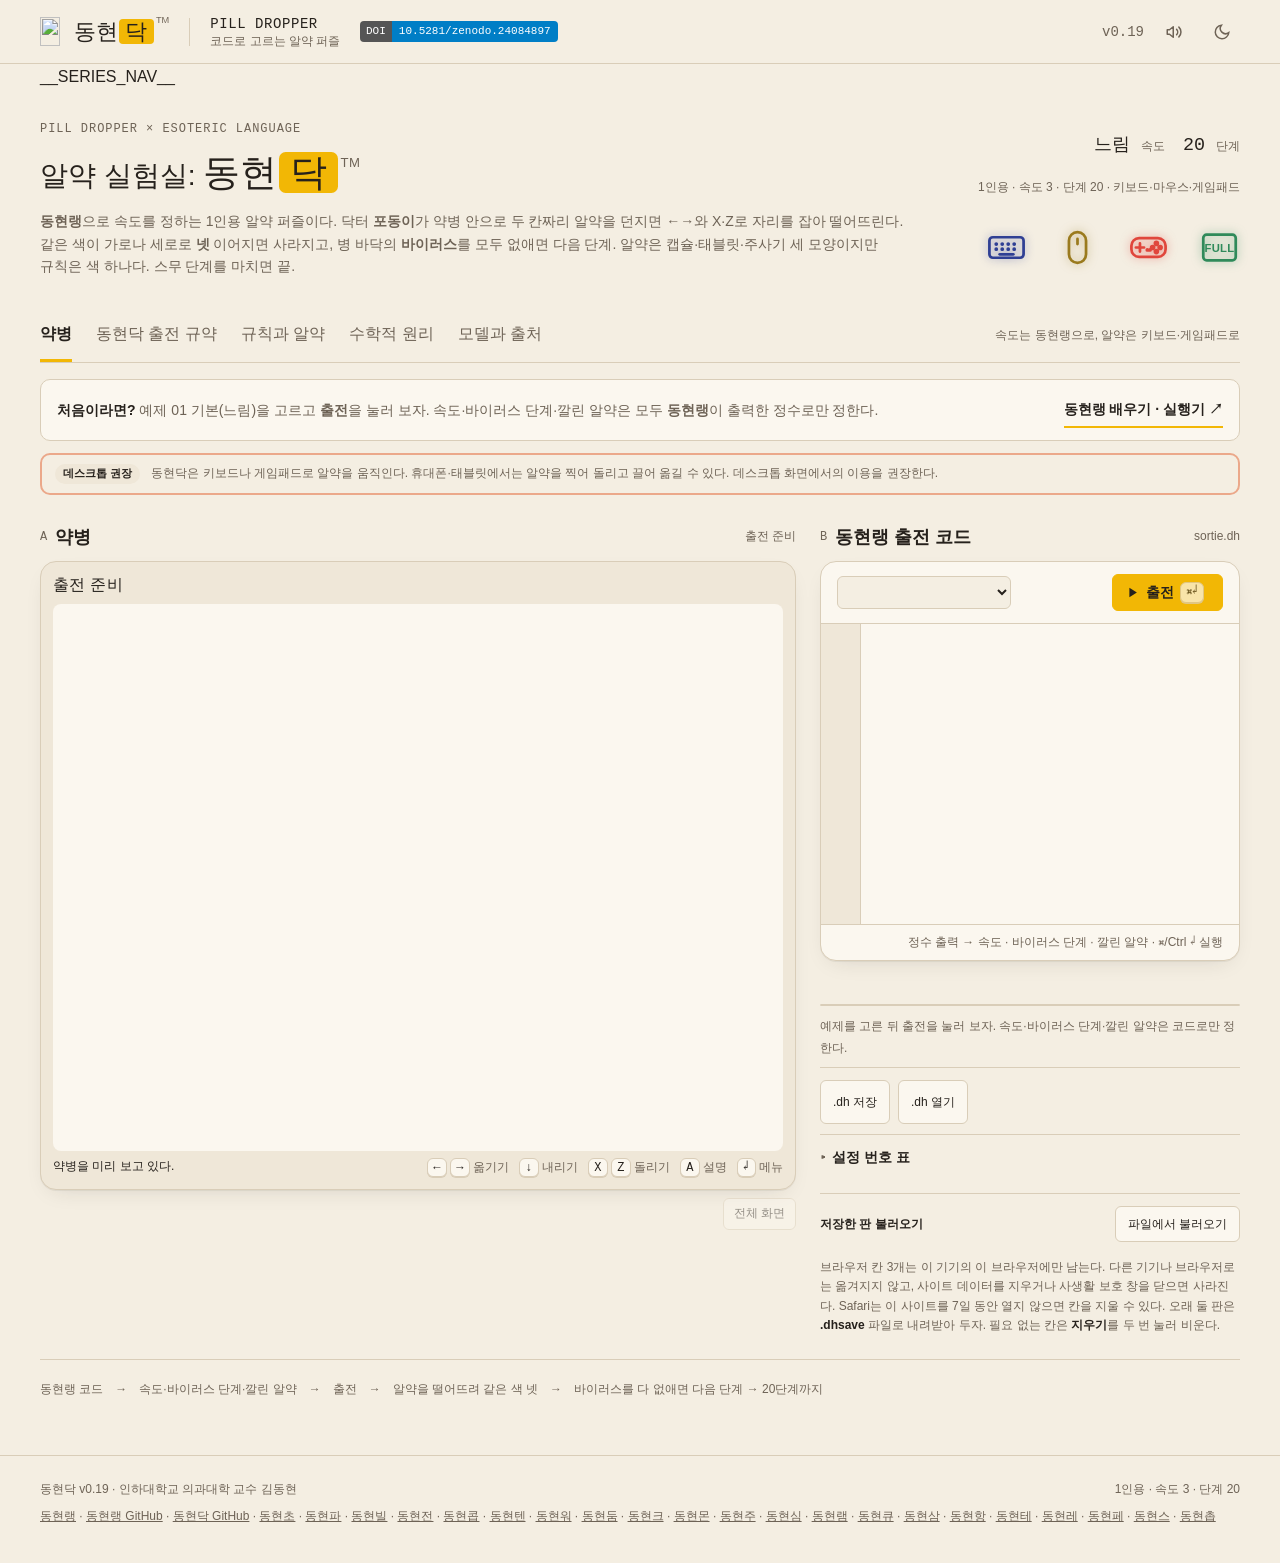
==== commit 21571c1a: "시리즈 띠에 동현촙을 더함(스물세 사이트) 23칸은 홀수라 데스크톱은 동현랭이 두 줄 높이, 실험실은 11열×2줄. 휴대폰은 두 열이고 동현랭이 두 칸. 바닥글 링크 끝에 동현촙을" ====
--- a/src/index.html
+++ b/src/index.html
@@ -125,7 +125,7 @@
     <aside class="maker-note"><span class="eyebrow">만든 사람</span><a class="sponsor-btn" href="https://github.com/sponsors/Raspberry-Kim" target="_blank" rel="noopener" aria-label="GitHub Sponsors로 동현랭 후원하기" title="GitHub Sponsors로 후원하기"><svg width="13" height="13" viewBox="0 0 16 16" fill="currentColor" aria-hidden="true"><path d="M7.655 14.916v-.001h-.002l-.006-.003-.018-.01a22.066 22.066 0 0 1-3.744-2.584C2.045 10.731 0 8.35 0 5.5 0 2.836 2.086 1 4.25 1 5.797 1 7.153 1.802 8 3.02 8.847 1.802 10.203 1 11.75 1 13.914 1 16 2.836 16 5.5c0 2.85-2.044 5.231-3.886 6.818a22.094 22.094 0 0 1-3.433 2.414 7.152 7.152 0 0 1-.31.17l-.018.01-.008.004a.75.75 0 0 1-.69 0Z"></path></svg>후원</a><p>인하대학교 의과대학 김동현 교수는 백신학·감염학을 연구한다. 명랑하고 따뜻한 개발을 지향한다.</p></aside>
   </section>
 </main>
-<footer><span>동현닥 v0.19 · 인하대학교 의과대학 교수 김동현</span><span>1인용 · 속도 3 · 단계 20</span><span><a href="https://raspberry-kim.github.io/donghyun-lang/" target="_blank" rel="noopener">동현랭</a> · <a href="https://github.com/Raspberry-Kim/donghyun-lang" target="_blank" rel="noopener">동현랭 GitHub</a> · <a href="https://github.com/Raspberry-Kim/donghyun-lab15" target="_blank" rel="noopener">동현닥 GitHub</a> · <a href="https://raspberry-kim.github.io/donghyun-lab1/" target="_blank" rel="noopener">동현초</a> · <a href="https://raspberry-kim.github.io/donghyun-lab2/" target="_blank" rel="noopener">동현파</a> · <a href="https://raspberry-kim.github.io/donghyun-lab3/" target="_blank" rel="noopener">동현빌</a> · <a href="https://raspberry-kim.github.io/donghyun-lab4/" target="_blank" rel="noopener">동현전</a> · <a href="https://raspberry-kim.github.io/donghyun-lab5/" target="_blank" rel="noopener">동현콥</a> · <a href="https://raspberry-kim.github.io/donghyun-lab6/" target="_blank" rel="noopener">동현텐</a> · <a href="https://raspberry-kim.github.io/donghyun-lab7/" target="_blank" rel="noopener">동현워</a> · <a href="https://raspberry-kim.github.io/donghyun-lab8/" target="_blank" rel="noopener">동현둠</a> · <a href="https://raspberry-kim.github.io/donghyun-lab9/" target="_blank" rel="noopener">동현크</a> · <a href="https://raspberry-kim.github.io/donghyun-lab10/" target="_blank" rel="noopener">동현몬</a> · <a href="https://raspberry-kim.github.io/donghyun-lab11/" target="_blank" rel="noopener">동현주</a> · <a href="https://raspberry-kim.github.io/donghyun-lab12/" target="_blank" rel="noopener">동현심</a> · <a href="https://raspberry-kim.github.io/donghyun-lab13/" target="_blank" rel="noopener">동현램</a> · <a href="https://raspberry-kim.github.io/donghyun-lab14/" target="_blank" rel="noopener">동현큐</a> · <a href="https://raspberry-kim.github.io/donghyun-lab16/" target="_blank" rel="noopener">동현삼</a> · <a href="https://raspberry-kim.github.io/donghyun-lab17/" target="_blank" rel="noopener">동현항</a> · <a href="https://raspberry-kim.github.io/donghyun-lab18/" target="_blank" rel="noopener">동현테</a> · <a href="https://raspberry-kim.github.io/donghyun-lab19/" target="_blank" rel="noopener">동현레</a> · <a href="https://raspberry-kim.github.io/donghyun-lab20/" target="_blank" rel="noopener">동현페</a> · <a href="https://raspberry-kim.github.io/donghyun-lab21/" target="_blank" rel="noopener">동현스</a></span></footer>
+<footer><span>동현닥 v0.19 · 인하대학교 의과대학 교수 김동현</span><span>1인용 · 속도 3 · 단계 20</span><span><a href="https://raspberry-kim.github.io/donghyun-lang/" target="_blank" rel="noopener">동현랭</a> · <a href="https://github.com/Raspberry-Kim/donghyun-lang" target="_blank" rel="noopener">동현랭 GitHub</a> · <a href="https://github.com/Raspberry-Kim/donghyun-lab15" target="_blank" rel="noopener">동현닥 GitHub</a> · <a href="https://raspberry-kim.github.io/donghyun-lab1/" target="_blank" rel="noopener">동현초</a> · <a href="https://raspberry-kim.github.io/donghyun-lab2/" target="_blank" rel="noopener">동현파</a> · <a href="https://raspberry-kim.github.io/donghyun-lab3/" target="_blank" rel="noopener">동현빌</a> · <a href="https://raspberry-kim.github.io/donghyun-lab4/" target="_blank" rel="noopener">동현전</a> · <a href="https://raspberry-kim.github.io/donghyun-lab5/" target="_blank" rel="noopener">동현콥</a> · <a href="https://raspberry-kim.github.io/donghyun-lab6/" target="_blank" rel="noopener">동현텐</a> · <a href="https://raspberry-kim.github.io/donghyun-lab7/" target="_blank" rel="noopener">동현워</a> · <a href="https://raspberry-kim.github.io/donghyun-lab8/" target="_blank" rel="noopener">동현둠</a> · <a href="https://raspberry-kim.github.io/donghyun-lab9/" target="_blank" rel="noopener">동현크</a> · <a href="https://raspberry-kim.github.io/donghyun-lab10/" target="_blank" rel="noopener">동현몬</a> · <a href="https://raspberry-kim.github.io/donghyun-lab11/" target="_blank" rel="noopener">동현주</a> · <a href="https://raspberry-kim.github.io/donghyun-lab12/" target="_blank" rel="noopener">동현심</a> · <a href="https://raspberry-kim.github.io/donghyun-lab13/" target="_blank" rel="noopener">동현램</a> · <a href="https://raspberry-kim.github.io/donghyun-lab14/" target="_blank" rel="noopener">동현큐</a> · <a href="https://raspberry-kim.github.io/donghyun-lab16/" target="_blank" rel="noopener">동현삼</a> · <a href="https://raspberry-kim.github.io/donghyun-lab17/" target="_blank" rel="noopener">동현항</a> · <a href="https://raspberry-kim.github.io/donghyun-lab18/" target="_blank" rel="noopener">동현테</a> · <a href="https://raspberry-kim.github.io/donghyun-lab19/" target="_blank" rel="noopener">동현레</a> · <a href="https://raspberry-kim.github.io/donghyun-lab20/" target="_blank" rel="noopener">동현페</a> · <a href="https://raspberry-kim.github.io/donghyun-lab21/" target="_blank" rel="noopener">동현스</a> · <a href="https://raspberry-kim.github.io/donghyun-lab22/" target="_blank" rel="noopener">동현촙</a></span></footer>
 <script src="./game.js"></script>
 <script>
 /* 입력 표식 풍선 도움말 */
--- a/src/style.css
+++ b/src/style.css
@@ -422,6 +422,21 @@
  .series-strip .series-links:has(.series-item:nth-child(22):last-child){grid-template-columns:repeat(2,minmax(0,1fr));grid-template-rows:none}
 }
 
+/* SERIES-23: 데스크톱은 동현랭 두 줄 높이 + 22실험실 11열×2줄. 모바일은 기존 홀수 규칙. */
+@media(min-width:781px){
+ .series-strip .series-links:has(.series-item:nth-child(23):last-child){grid-template-columns:repeat(12,minmax(0,1fr));grid-template-rows:repeat(2,1fr);grid-auto-flow:row;min-width:0}
+ .series-strip .series-links:has(.series-item:nth-child(23):last-child) .series-item[data-series="lang"]{grid-column:auto;grid-row:span 2;align-items:center;text-align:center}
+ .series-strip .series-links:has(.series-item:nth-child(23):last-child) .series-item[data-series="lang"] .series-name{font-size:19px}
+ .series-strip .series-links:has(.series-item:nth-child(23):last-child) .series-note{white-space:normal}
+}
+@media(min-width:781px) and (max-width:980px){
+ .series-strip .series-links:has(.series-item:nth-child(23):last-child) .series-item[data-series="lang"] .series-name{font-size:16px}
+}
+@media(max-width:780px){
+ .series-strip .series-links:has(.series-item:nth-child(23):last-child){grid-template-columns:repeat(2,minmax(0,1fr));grid-template-rows:none}
+ .series-strip .series-links:has(.series-item:nth-child(23):last-child) .series-item[data-series="lang"]{grid-column:span 2;grid-row:auto}
+}
+
 /* 수학적 원리 */
 .math-grid{display:grid;grid-template-columns:repeat(2,minmax(0,1fr));gap:4px 40px;margin-top:8px}
 .math-grid article{min-width:0;border-top:1px solid var(--line);padding:2px 0 14px}
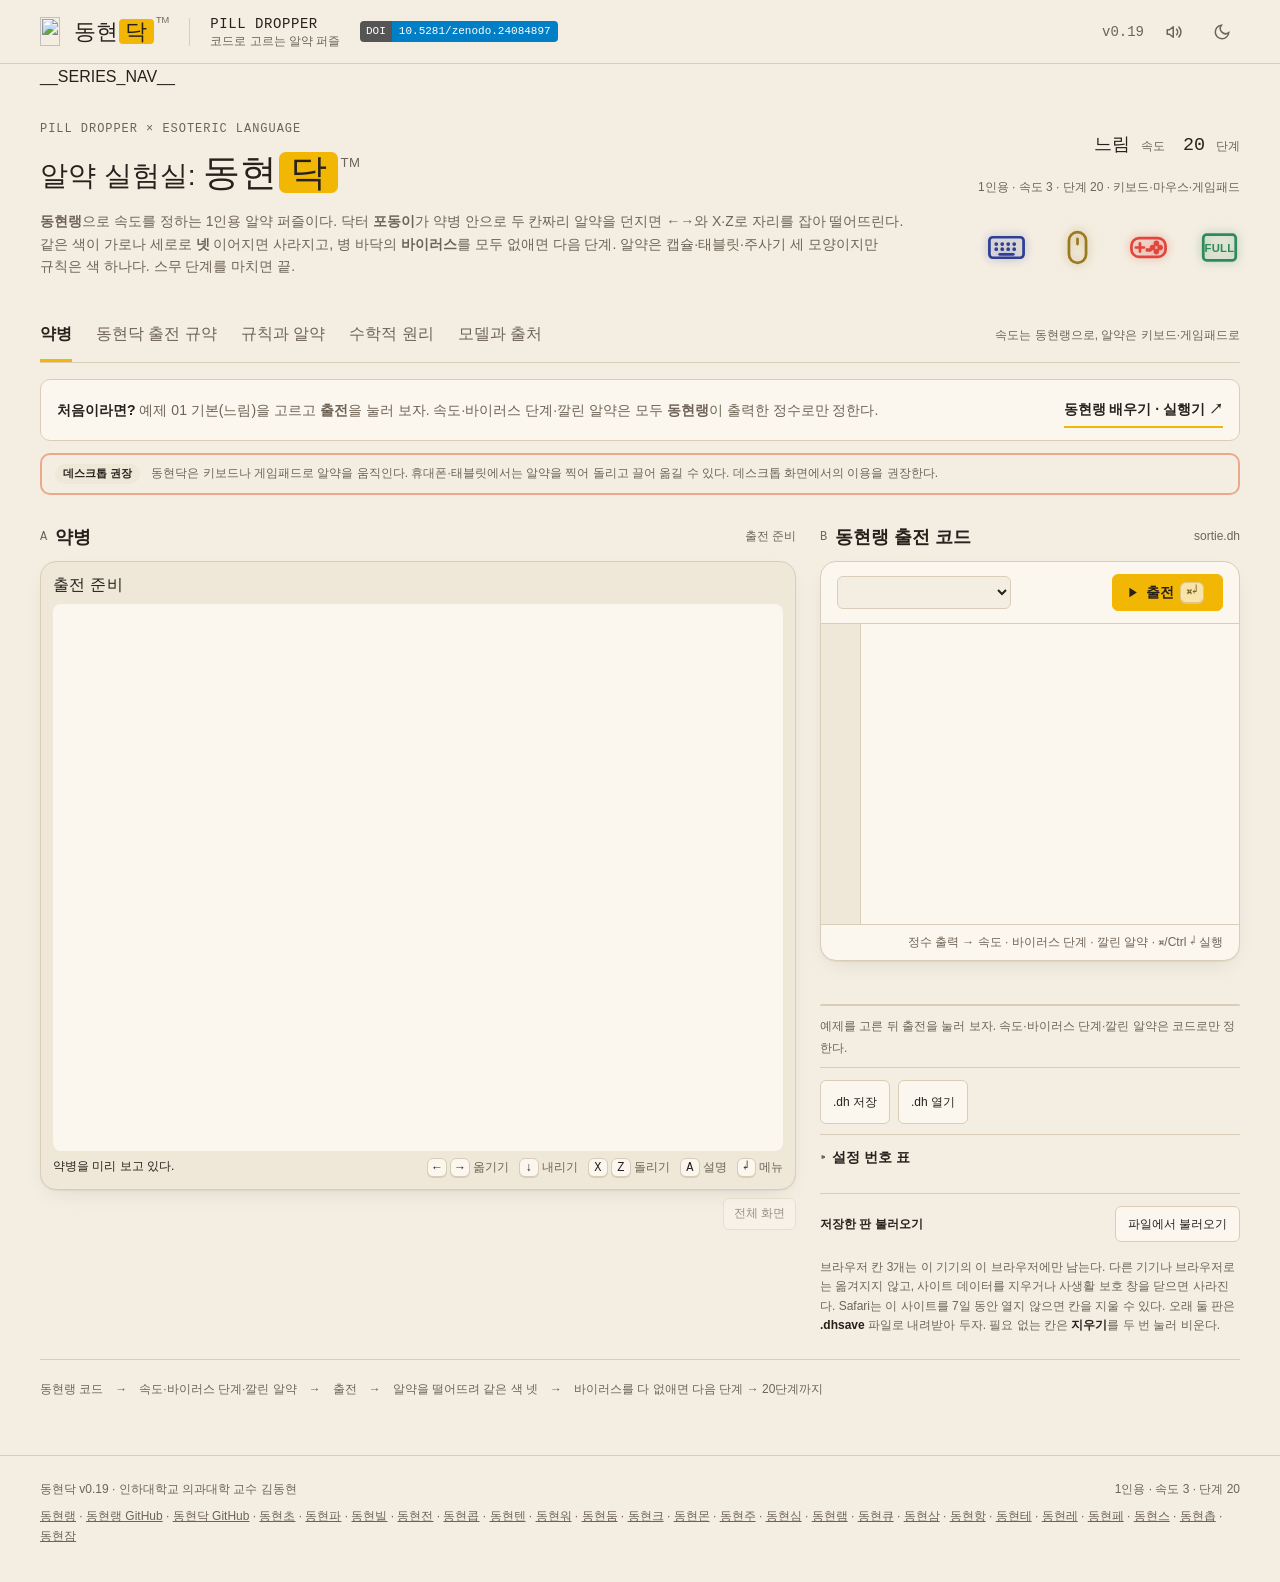
==== commit 19bcb8ab: "시리즈 띠에 동현잠을 더함(스물네 사이트) 24칸은 짝수라 모두 같은 크기. 데스크톱 12열×2줄, 휴대폰 두 열. 바닥글 링크 끝에 동현잠을 더함. 판 번호·기존 태그·게임 규칙" ====
--- a/src/index.html
+++ b/src/index.html
@@ -125,7 +125,7 @@
     <aside class="maker-note"><span class="eyebrow">만든 사람</span><a class="sponsor-btn" href="https://github.com/sponsors/Raspberry-Kim" target="_blank" rel="noopener" aria-label="GitHub Sponsors로 동현랭 후원하기" title="GitHub Sponsors로 후원하기"><svg width="13" height="13" viewBox="0 0 16 16" fill="currentColor" aria-hidden="true"><path d="M7.655 14.916v-.001h-.002l-.006-.003-.018-.01a22.066 22.066 0 0 1-3.744-2.584C2.045 10.731 0 8.35 0 5.5 0 2.836 2.086 1 4.25 1 5.797 1 7.153 1.802 8 3.02 8.847 1.802 10.203 1 11.75 1 13.914 1 16 2.836 16 5.5c0 2.85-2.044 5.231-3.886 6.818a22.094 22.094 0 0 1-3.433 2.414 7.152 7.152 0 0 1-.31.17l-.018.01-.008.004a.75.75 0 0 1-.69 0Z"></path></svg>후원</a><p>인하대학교 의과대학 김동현 교수는 백신학·감염학을 연구한다. 명랑하고 따뜻한 개발을 지향한다.</p></aside>
   </section>
 </main>
-<footer><span>동현닥 v0.19 · 인하대학교 의과대학 교수 김동현</span><span>1인용 · 속도 3 · 단계 20</span><span><a href="https://raspberry-kim.github.io/donghyun-lang/" target="_blank" rel="noopener">동현랭</a> · <a href="https://github.com/Raspberry-Kim/donghyun-lang" target="_blank" rel="noopener">동현랭 GitHub</a> · <a href="https://github.com/Raspberry-Kim/donghyun-lab15" target="_blank" rel="noopener">동현닥 GitHub</a> · <a href="https://raspberry-kim.github.io/donghyun-lab1/" target="_blank" rel="noopener">동현초</a> · <a href="https://raspberry-kim.github.io/donghyun-lab2/" target="_blank" rel="noopener">동현파</a> · <a href="https://raspberry-kim.github.io/donghyun-lab3/" target="_blank" rel="noopener">동현빌</a> · <a href="https://raspberry-kim.github.io/donghyun-lab4/" target="_blank" rel="noopener">동현전</a> · <a href="https://raspberry-kim.github.io/donghyun-lab5/" target="_blank" rel="noopener">동현콥</a> · <a href="https://raspberry-kim.github.io/donghyun-lab6/" target="_blank" rel="noopener">동현텐</a> · <a href="https://raspberry-kim.github.io/donghyun-lab7/" target="_blank" rel="noopener">동현워</a> · <a href="https://raspberry-kim.github.io/donghyun-lab8/" target="_blank" rel="noopener">동현둠</a> · <a href="https://raspberry-kim.github.io/donghyun-lab9/" target="_blank" rel="noopener">동현크</a> · <a href="https://raspberry-kim.github.io/donghyun-lab10/" target="_blank" rel="noopener">동현몬</a> · <a href="https://raspberry-kim.github.io/donghyun-lab11/" target="_blank" rel="noopener">동현주</a> · <a href="https://raspberry-kim.github.io/donghyun-lab12/" target="_blank" rel="noopener">동현심</a> · <a href="https://raspberry-kim.github.io/donghyun-lab13/" target="_blank" rel="noopener">동현램</a> · <a href="https://raspberry-kim.github.io/donghyun-lab14/" target="_blank" rel="noopener">동현큐</a> · <a href="https://raspberry-kim.github.io/donghyun-lab16/" target="_blank" rel="noopener">동현삼</a> · <a href="https://raspberry-kim.github.io/donghyun-lab17/" target="_blank" rel="noopener">동현항</a> · <a href="https://raspberry-kim.github.io/donghyun-lab18/" target="_blank" rel="noopener">동현테</a> · <a href="https://raspberry-kim.github.io/donghyun-lab19/" target="_blank" rel="noopener">동현레</a> · <a href="https://raspberry-kim.github.io/donghyun-lab20/" target="_blank" rel="noopener">동현페</a> · <a href="https://raspberry-kim.github.io/donghyun-lab21/" target="_blank" rel="noopener">동현스</a> · <a href="https://raspberry-kim.github.io/donghyun-lab22/" target="_blank" rel="noopener">동현촙</a></span></footer>
+<footer><span>동현닥 v0.19 · 인하대학교 의과대학 교수 김동현</span><span>1인용 · 속도 3 · 단계 20</span><span><a href="https://raspberry-kim.github.io/donghyun-lang/" target="_blank" rel="noopener">동현랭</a> · <a href="https://github.com/Raspberry-Kim/donghyun-lang" target="_blank" rel="noopener">동현랭 GitHub</a> · <a href="https://github.com/Raspberry-Kim/donghyun-lab15" target="_blank" rel="noopener">동현닥 GitHub</a> · <a href="https://raspberry-kim.github.io/donghyun-lab1/" target="_blank" rel="noopener">동현초</a> · <a href="https://raspberry-kim.github.io/donghyun-lab2/" target="_blank" rel="noopener">동현파</a> · <a href="https://raspberry-kim.github.io/donghyun-lab3/" target="_blank" rel="noopener">동현빌</a> · <a href="https://raspberry-kim.github.io/donghyun-lab4/" target="_blank" rel="noopener">동현전</a> · <a href="https://raspberry-kim.github.io/donghyun-lab5/" target="_blank" rel="noopener">동현콥</a> · <a href="https://raspberry-kim.github.io/donghyun-lab6/" target="_blank" rel="noopener">동현텐</a> · <a href="https://raspberry-kim.github.io/donghyun-lab7/" target="_blank" rel="noopener">동현워</a> · <a href="https://raspberry-kim.github.io/donghyun-lab8/" target="_blank" rel="noopener">동현둠</a> · <a href="https://raspberry-kim.github.io/donghyun-lab9/" target="_blank" rel="noopener">동현크</a> · <a href="https://raspberry-kim.github.io/donghyun-lab10/" target="_blank" rel="noopener">동현몬</a> · <a href="https://raspberry-kim.github.io/donghyun-lab11/" target="_blank" rel="noopener">동현주</a> · <a href="https://raspberry-kim.github.io/donghyun-lab12/" target="_blank" rel="noopener">동현심</a> · <a href="https://raspberry-kim.github.io/donghyun-lab13/" target="_blank" rel="noopener">동현램</a> · <a href="https://raspberry-kim.github.io/donghyun-lab14/" target="_blank" rel="noopener">동현큐</a> · <a href="https://raspberry-kim.github.io/donghyun-lab16/" target="_blank" rel="noopener">동현삼</a> · <a href="https://raspberry-kim.github.io/donghyun-lab17/" target="_blank" rel="noopener">동현항</a> · <a href="https://raspberry-kim.github.io/donghyun-lab18/" target="_blank" rel="noopener">동현테</a> · <a href="https://raspberry-kim.github.io/donghyun-lab19/" target="_blank" rel="noopener">동현레</a> · <a href="https://raspberry-kim.github.io/donghyun-lab20/" target="_blank" rel="noopener">동현페</a> · <a href="https://raspberry-kim.github.io/donghyun-lab21/" target="_blank" rel="noopener">동현스</a> · <a href="https://raspberry-kim.github.io/donghyun-lab22/" target="_blank" rel="noopener">동현촙</a> · <a href="https://raspberry-kim.github.io/donghyun-lab23/" target="_blank" rel="noopener">동현잠</a></span></footer>
 <script src="./game.js"></script>
 <script>
 /* 입력 표식 풍선 도움말 */
--- a/src/style.css
+++ b/src/style.css
@@ -437,6 +437,15 @@
  .series-strip .series-links:has(.series-item:nth-child(23):last-child) .series-item[data-series="lang"]{grid-column:span 2;grid-row:auto}
 }
 
+/* SERIES-24: 24칸(동현랭 + 23실험실)은 짝수라 모두 같은 크기. 데스크톱 12열×2줄, 휴대폰 두 열. */
+@media(min-width:781px){
+ .series-strip .series-links:has(.series-item:nth-child(24):last-child){grid-template-columns:repeat(12,minmax(0,1fr));grid-template-rows:repeat(2,1fr);grid-auto-flow:row;min-width:0}
+ .series-strip .series-links:has(.series-item:nth-child(24):last-child) .series-note{white-space:normal}
+}
+@media(max-width:780px){
+ .series-strip .series-links:has(.series-item:nth-child(24):last-child){grid-template-columns:repeat(2,minmax(0,1fr));grid-template-rows:none}
+}
+
 /* 수학적 원리 */
 .math-grid{display:grid;grid-template-columns:repeat(2,minmax(0,1fr));gap:4px 40px;margin-top:8px}
 .math-grid article{min-width:0;border-top:1px solid var(--line);padding:2px 0 14px}
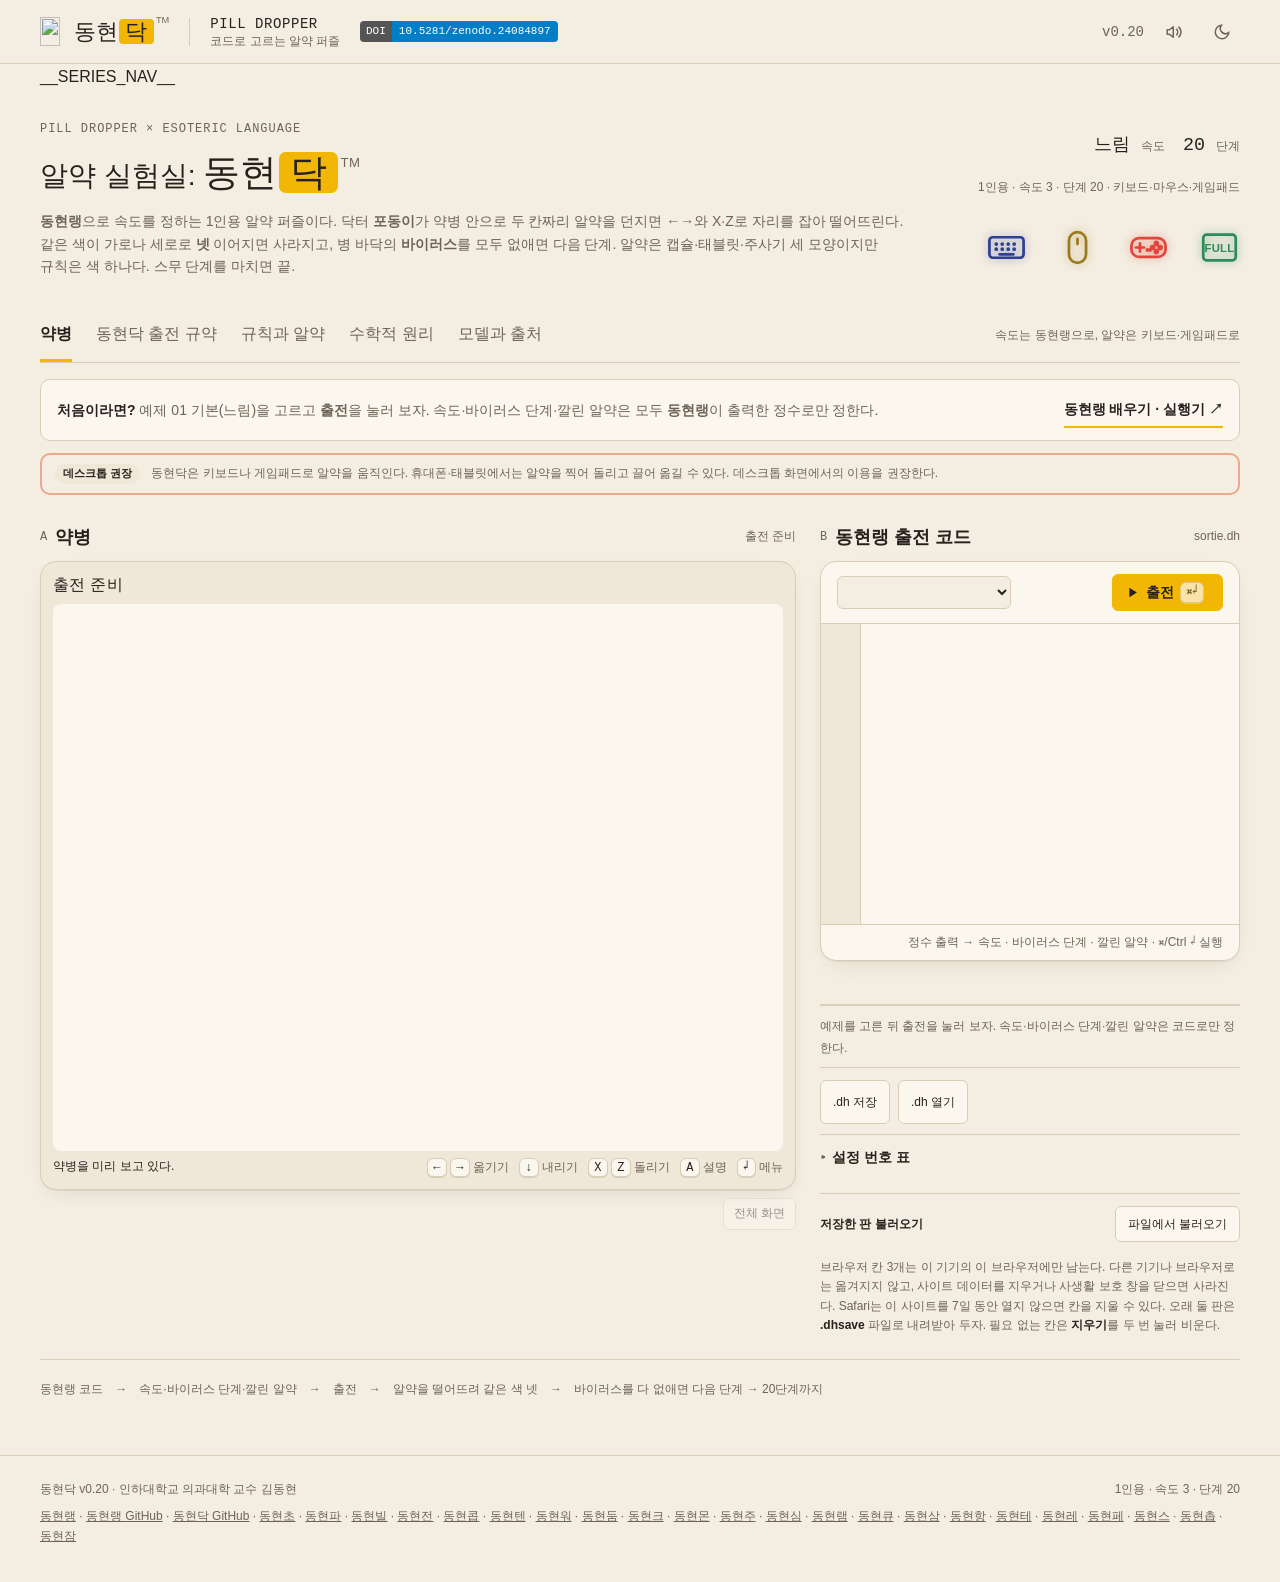
==== commit f895d951: "v0.20: README의 시리즈 순서 표기 고침 Co-authored-by: Perplexity <noreply@perplexity.ai>" ====
--- a/src/index.html
+++ b/src/index.html
@@ -12,7 +12,7 @@
 <body>
 <header class="header">
   <a class="brand" href="#" aria-label="동현닥 첫 화면으로"><span class="brand-main"><img class="brand-icon" src="__BRAND_ICON__" alt="" width="96" height="96">동현<span>닥</span><sup>TM</sup></span><i class="brand-divider"></i><span class="brand-sub">PILL DROPPER<small>코드로 고르는 알약 퍼즐</small></span></a><a class="doi-badge" href="https://doi.org/10.5281/zenodo.24084897" target="_blank" rel="noopener" aria-label="동현닥 Zenodo DOI 10.5281/zenodo.24084897" title="Zenodo DOI (모든 버전)"><b>DOI</b><span>10.5281/zenodo.24084897</span></a>
-  <div class="edition">v0.19<button id="sound" class="icon-btn" aria-label="효과음 켜기·끄기" title="효과음 (M)" aria-pressed="true"><svg width="18" height="18" viewBox="0 0 24 24" fill="none" stroke="currentColor" stroke-width="2" stroke-linecap="round" stroke-linejoin="round" aria-hidden="true" focusable="false"><path d="M11 5 6 9H3v6h3l5 4z"/><path class="snd-on" d="M15.5 8.5a5 5 0 0 1 0 7M18.5 5.5a9 9 0 0 1 0 13"/><path class="snd-off" d="m16 9 6 6m0-6-6 6"/></svg></button><button id="theme" class="icon-btn" aria-label="밝은 화면과 어두운 화면 전환" title="화면 전환" aria-pressed="false"><svg width="18" height="18" viewBox="0 0 24 24" fill="none" stroke="currentColor" stroke-width="2" stroke-linecap="round" aria-hidden="true" focusable="false"><path d="M21 12.8A9 9 0 1 1 11.2 3a7 7 0 0 0 9.8 9.8z"/></svg></button></div>
+  <div class="edition">v0.20<button id="sound" class="icon-btn" aria-label="효과음 켜기·끄기" title="효과음 (M)" aria-pressed="true"><svg width="18" height="18" viewBox="0 0 24 24" fill="none" stroke="currentColor" stroke-width="2" stroke-linecap="round" stroke-linejoin="round" aria-hidden="true" focusable="false"><path d="M11 5 6 9H3v6h3l5 4z"/><path class="snd-on" d="M15.5 8.5a5 5 0 0 1 0 7M18.5 5.5a9 9 0 0 1 0 13"/><path class="snd-off" d="m16 9 6 6m0-6-6 6"/></svg></button><button id="theme" class="icon-btn" aria-label="밝은 화면과 어두운 화면 전환" title="화면 전환" aria-pressed="false"><svg width="18" height="18" viewBox="0 0 24 24" fill="none" stroke="currentColor" stroke-width="2" stroke-linecap="round" aria-hidden="true" focusable="false"><path d="M21 12.8A9 9 0 1 1 11.2 3a7 7 0 0 0 9.8 9.8z"/></svg></button></div>
 </header>
 <main>
 __SERIES_NAV__
@@ -67,7 +67,7 @@
   </section>
 
   <section id="tab-protocol" class="tab-panel document" hidden>
-    <div class="doc-heading"><div class="eyebrow">SORTIE I/O · v0.19</div><h2>속도는 동현랭으로, 알약은 키보드·마우스·게임패드로.</h2><p>동현랭 프로그램이 출력한 정수를 차례로 읽는다. <b>첫 정수가 속도 번호</b>이고 이것만 있으면 바로 나선다. 둘째 정수는 바이러스 단계, 셋째 정수는 깔린 알약이며 둘 다 생략할 수 있다. 출전한 뒤에는 동현랭을 쓰지 않는다.</p></div>
+    <div class="doc-heading"><div class="eyebrow">SORTIE I/O · v0.20</div><h2>속도는 동현랭으로, 알약은 키보드·마우스·게임패드로.</h2><p>동현랭 프로그램이 출력한 정수를 차례로 읽는다. <b>첫 정수가 속도 번호</b>이고 이것만 있으면 바로 나선다. 둘째 정수는 바이러스 단계, 셋째 정수는 깔린 알약이며 둘 다 생략할 수 있다. 출전한 뒤에는 동현랭을 쓰지 않는다.</p></div>
     <div class="table-wrap"><table><thead><tr><th>차례</th><th>뜻</th><th>값</th><th>기본값</th></tr></thead><tbody>
       <tr><td>첫째</td><td>속도</td><td>1 느림(한 칸 40프레임 · 바이러스 100점부터) · 2 보통(26프레임 · 200점부터) · 3 빠름(16프레임 · 300점부터). <b>반드시 있어야 한다</b></td><td>—</td></tr>
       <tr><td>둘째</td><td>바이러스 단계</td><td>1~20. 바이러스 수는 단계×4(단계 20은 80). 단계 14까지는 바닥에서 10줄 안에, 15·16은 11줄, 17·18은 12줄, 19·20은 13줄까지 찬다. 단계를 마치면 다음 단계로 이어진다</td><td>1</td></tr>
@@ -114,7 +114,7 @@
     <div class="table-wrap"><table id="level-table"></table></div>
   </section>
 
-  <!-- 수학적 원리 --><section id="tab-math" class="tab-panel document" hidden><div class="doc-heading"><div class="eyebrow">MATHEMATICAL PRINCIPLES · v0.19</div><h2>수학적 원리.<br>숫자로 읽는 약병.</h2><p>동현닥의 약병은 가로 8칸, 세로 16칸 격자다. 알약 한 개는 두 칸짜리이고, 같은 색이 가로나 세로로 넷 이상 이어지면 지워진다. 아래 식은 지금 엔진 코드(<code>src/engine.js</code>)에 들어 있는 그대로다. <math><mi>s</mi></math>는 단계(1–20)다.</p></div><div class="math-grid"><article><h3><span class="math-num">1</span>바이러스 수와 밀도</h3><p>바이러스는 단계마다 4마리씩 늘고, 약병 아래쪽 몇 줄에만 놓인다. 놓이는 줄 수는 15·17·19단계에서 한 줄씩 늘어난다.</p><div class="eq"><span class="eq-run"><math display="block"><mrow><mi>v</mi><mo form="prefix" stretchy="false">(</mo><mi>s</mi><mo form="postfix" stretchy="false">)</mo></mrow></math><math display="block"><mrow><mo form="infix">=</mo><mrow><mi>min</mi><mo>⁡</mo></mrow><mo form="prefix" stretchy="false">(</mo><mn>84</mn><mo separator="true">,</mo><mtext> </mtext><mn>4</mn><mi>s</mi><mo form="postfix" stretchy="false">)</mo><mo separator="true">,</mo></mrow></math></span><span class="eq-run"><math display="block"><mrow><mtext>줄</mtext><mo form="prefix" stretchy="false">(</mo><mi>s</mi><mo form="postfix" stretchy="false">)</mo></mrow></math><math display="block"><mrow><mo form="infix">=</mo><mn>10</mn></mrow></math><math display="block"><mrow><mo form="infix">+</mo><mo form="prefix" stretchy="false">[</mo><mi>s</mi><mo>≥</mo><mn>15</mn><mo form="postfix" stretchy="false">]</mo></mrow></math><math display="block"><mrow><mo form="infix">+</mo><mo form="prefix" stretchy="false">[</mo><mi>s</mi><mo>≥</mo><mn>17</mn><mo form="postfix" stretchy="false">]</mo></mrow></math><math display="block"><mrow><mo form="infix">+</mo><mo form="prefix" stretchy="false">[</mo><mi>s</mi><mo>≥</mo><mn>19</mn><mo form="postfix" stretchy="false">]</mo></mrow></math></span></div><div class="math-table-wrap"><table class="math-table"><thead><tr><th>단계</th><th>바이러스</th><th>놓이는 칸</th><th>밀도</th></tr></thead><tbody><tr><td>1</td><td>4</td><td>80</td><td>5%</td></tr><tr><td>10</td><td>40</td><td>80</td><td>50%</td></tr><tr><td>14</td><td>56</td><td>80</td><td>70%</td></tr><tr><td>15</td><td>60</td><td>88</td><td>68%</td></tr><tr><td>20</td><td>80</td><td>104</td><td>77%</td></tr></tbody></table></div><p><math><mrow><mo form="prefix" stretchy="false">[</mo><mtext> </mtext><mo>⋅</mo><mtext> </mtext><mo form="postfix" stretchy="false">]</mo></mrow></math>는 조건이 참이면 1, 거짓이면 0인 아이버슨 괄호다. 놓일 칸이 늘어나는 단계에서는 밀도가 잠깐 내려간다.</p></article><article><h3><span class="math-num">2</span>처음부터 지워지지 않게 놓기</h3><p>바이러스를 하나 놓을 때마다 그 자리에 색 <math><mi>c</mi></math>를 두면 생기는 가로·세로 최대 연속 길이를 잰다. 길이가 3 이상이면 다른 색을 차례로 시험한다.</p><div class="eq"><span class="eq-run"><math display="block"><mrow><mi>run</mi><mo>⁡</mo><mo form="prefix" stretchy="false">(</mo><mi>x</mi><mo separator="true">,</mo><mi>y</mi><mo separator="true">,</mo><mi>c</mi><mo form="postfix" stretchy="false">)</mo></mrow></math><math display="block"><mrow><mo form="infix">&lt;</mo><mn>3</mn><mspace width="1em"></mspace><mtext>인 </mtext><mi>c</mi><mtext>만 놓는다</mtext></mrow></math></span></div><p>그래서 시작할 때 같은 색 바이러스는 가로·세로로 둘까지만 이어진다. 넷을 만들려면 그 옆에 같은 색 알약 두 칸을 나란히 대야 한다.</p></article><article><h3><span class="math-num">3</span>알약의 모양과 색</h3><p>주사기는 언제나 1/3이다. 태블릿은 1단계에서 5%로 시작해 단계마다 2%씩 늘어나고, 나머지는 캡슐이다.</p><div class="eq"><span class="eq-run"><math display="block"><mrow><mi>P</mi><mo form="prefix" stretchy="false">(</mo><mtext>주사기</mtext><mo form="postfix" stretchy="false">)</mo></mrow></math><math display="block"><mrow><mo form="infix">=</mo><mstyle displaystyle="false" scriptlevel="0"><mfrac><mn>1</mn><mn>3</mn></mfrac></mstyle><mo separator="true">,</mo></mrow></math></span><span class="eq-run"><math display="block"><mrow><mi>P</mi><mo form="prefix" stretchy="false">(</mo><mtext>태블릿</mtext><mo form="postfix" stretchy="false">)</mo></mrow></math><math display="block"><mrow><mo form="infix">=</mo><mn>0.05</mn></mrow></math><math display="block"><mrow><mo form="infix">+</mo><mn>0.02</mn><mspace width="0.1667em"></mspace><mo form="prefix" stretchy="false">(</mo><mi>s</mi><mo>−</mo><mn>1</mn><mo form="postfix" stretchy="false">)</mo><mo separator="true">,</mo></mrow></math></span><span class="eq-run"><math display="block"><mrow><mi>P</mi><mo form="prefix" stretchy="false">(</mo><mtext>캡슐</mtext><mo form="postfix" stretchy="false">)</mo></mrow></math><math display="block"><mrow><mo form="infix">=</mo><mstyle displaystyle="false" scriptlevel="0"><mfrac><mn>2</mn><mn>3</mn></mfrac></mstyle></mrow></math><math display="block"><mrow><mo form="infix">−</mo><mi>P</mi><mo form="prefix" stretchy="false">(</mo><mtext>태블릿</mtext><mo form="postfix" stretchy="false">)</mo></mrow></math></span></div><p>20단계에서 태블릿은 43%, 캡슐은 약 23.7%다. 두 칸의 색은 셋 가운데 따로 뽑으므로 순서쌍은 <math><mrow><mn>3</mn><mo>×</mo></mrow><mrow><mn>3</mn><mo>=</mo></mrow><mrow><mn>9</mn></mrow></math>가지이고, 두 칸이 같은 색일 확률은 <math><mrow><mn>3</mn><mi>/</mi><mn>9</mn><mo>=</mo></mrow><mrow><mn>1</mn><mi>/</mi><mn>3</mn></mrow></math>이다.</p></article><article><h3><span class="math-num">4</span>회전은 네 원소의 순환군</h3><p>알약의 방향 <math><mi>r</mi></math>은 0–3이다. 짝수면 가로, 홀수면 세로이고, 2와 3은 두 칸의 색이 뒤바뀐 모양이다. 회전은 4로 나눈 나머지 덧셈이라 네 번 돌리면 제자리다.</p><div class="eq big"><span class="eq-run"><math display="block"><msup><mi>r</mi><mo lspace="0em" rspace="0em" class="tml-prime tml-sml-pad">′</mo></msup></math><math display="block"><mrow><mo form="infix">=</mo><mo form="prefix" stretchy="false">(</mo><mi>r</mi><mo>+</mo><mi>d</mi><mo>+</mo><mn>4</mn><mo form="postfix" stretchy="false">)</mo><mo lspace="0.2222em" rspace="0.2222em">mod</mo><mn>4</mn><mo separator="true">,</mo></mrow></math></span><math display="block"><mrow><mi>d</mi><mo>∈</mo><mo form="prefix" stretchy="false">{</mo><mo form="prefix" stretchy="false">+</mo><mn>1</mn><mo separator="true">,</mo><mo form="prefix" stretchy="false">−</mo><mn>1</mn><mo form="postfix" stretchy="false">}</mo><mo separator="true">,</mo></mrow></math><span class="eq-run"><math display="block"><mrow><mo form="prefix" stretchy="false">{</mo><mn>0,1,2,3</mn><mo form="postfix" stretchy="false">}</mo></mrow></math><math display="block"><mrow><mo form="infix">≅</mo><msub><mi>ℤ</mi><mn>4</mn></msub></mrow></math></span></div><p>태블릿은 <math><mi>d</mi></math>의 부호를 뒤집어 거꾸로 돈다. 군에서 역원을 곱하는 셈이라 시계 방향 버튼이 반시계 회전이 된다. 벽에 막히면 그대로, 왼쪽 한 칸, 아래 한 칸 순서로 놓아 본다.</p></article><article><h3><span class="math-num">5</span>연쇄 점수는 2의 거듭제곱</h3><p>알약 한 개를 놓은 뒤 지운 바이러스를 <math><mrow><mi>k</mi><mo>=</mo></mrow><mrow><mn>0,1,2</mn><mo separator="true">,</mo></mrow><mrow><mo>…</mo></mrow></math>로 센다. <math><mi>k</mi></math>번째 바이러스는 기본 점수 <math><mi>b</mi></math>(느림 100, 보통 200, 빠름 300)에 <math><msup><mn>2</mn><mrow><mrow><mi>min</mi><mo>⁡</mo></mrow><mo form="prefix" stretchy="false">(</mo><mi>k</mi><mo separator="true">,</mo><mn>5</mn><mo form="postfix" stretchy="false" lspace="0em" rspace="0em">)</mo></mrow></msup></math>를 곱해 받는다.</p><div class="eq big"><span class="eq-run"><math display="block"><mrow><mtext>점수</mtext><mo form="prefix" stretchy="false">(</mo><mi>n</mi><mo form="postfix" stretchy="false">)</mo></mrow></math><math display="block"><mrow><mo form="infix">=</mo><mi>b</mi><mrow><munderover><mo movablelimits="false">∑</mo><mrow><mi>k</mi><mo>=</mo><mn>0</mn></mrow><mrow><mi>n</mi><mo>−</mo><mn>1</mn></mrow></munderover></mrow><msup><mn>2</mn><mrow><mrow><mi>min</mi><mo>⁡</mo></mrow><mo form="prefix" stretchy="false">(</mo><mi>k</mi><mo separator="true">,</mo><mn>5</mn><mo form="postfix" stretchy="false" lspace="0em" rspace="0em">)</mo></mrow></msup></mrow></math><math display="block"><mrow><mo form="infix">=</mo><mrow><mo fence="true" form="prefix">{</mo><mtable><mtr><mtd class="tml-left" style="padding-left:0em;padding-right:0em;"><mrow><mi>b</mi><mspace width="0.1667em"></mspace><mo form="prefix" stretchy="false">(</mo><msup><mn>2</mn><mi>n</mi></msup><mo>−</mo><mn>1</mn><mo form="postfix" stretchy="false">)</mo></mrow></mtd><mtd class="tml-left" style="padding-left:1em;padding-right:0em;"><mrow><mi>n</mi><mo>≤</mo><mn>6</mn></mrow></mtd></mtr><mtr><mtd class="tml-left" style="padding-left:0em;padding-right:0em;"><mrow><mi>b</mi><mspace width="0.1667em"></mspace><mo form="prefix" stretchy="false">(</mo><mn>63</mn><mo>+</mo><mn>32</mn><mspace width="0.1667em"></mspace><mo form="prefix" stretchy="false">(</mo><mi>n</mi><mo>−</mo><mn>6</mn><mo form="postfix" stretchy="false">)</mo><mo form="postfix" stretchy="false">)</mo></mrow></mtd><mtd class="tml-left" style="padding-left:1em;padding-right:0em;"><mrow><mi>n</mi><mo>&gt;</mo><mn>6</mn></mrow></mtd></mtr></mtable><mo fence="true" form="postfix"></mo></mrow></mrow></math></span></div><p>느림에서 바이러스 여섯을 한 알약으로 지우면 6,300점, 하나씩 따로 지우면 600점이다. 단계를 마치면 <math><mrow><mn>500</mn><mo>×</mo></mrow></math>(속도 번호)를 더 받는다.</p></article><article><h3><span class="math-num">6</span>내려오는 빠르기</h3><p>알약은 <math><mi>f</mi></math>프레임마다 한 칸 내려온다. 알약 10개를 놓을 때마다 1프레임씩 빨라지고, 6프레임보다 빨라지지는 않는다.</p><div class="eq"><span class="eq-run"><math display="block"><mi>f</mi></math><math display="block"><mrow><mo form="infix">=</mo><mrow><mi>max</mi><mo>⁡</mo></mrow><mo fence="false" symmetric="true" minsize="1.2em" maxsize="1.2em">(</mo><mn>6</mn><mo separator="true">,</mo><mtext> </mtext><msub><mi>f</mi><mn>0</mn></msub><mo>−</mo><mo form="prefix" stretchy="false">⌊</mo><mi>N</mi><mi>/</mi><mn>10</mn><mo form="postfix" stretchy="false">⌋</mo><mo fence="false" symmetric="true" minsize="1.2em" maxsize="1.2em">)</mo><mo separator="true">,</mo></mrow></math></span><math display="block"><mrow><msub><mi>f</mi><mn>0</mn></msub><mo>∈</mo><mo form="prefix" stretchy="false">{</mo><mn>40</mn><mo separator="true">,</mo><mspace width="0.1667em"></mspace><mn>26</mn><mo separator="true">,</mo><mspace width="0.1667em"></mspace><mn>16</mn><mo form="postfix" stretchy="false">}</mo></mrow></math></div><p>느림은 알약 340개, 빠름은 100개를 놓으면 가장 빠른 6프레임(0.1초)이 된다. 받침이 없는 알약 조각은 6프레임마다 한 칸씩 떨어지고, 짝이 붙어 있으면 함께 떨어진다.</p></article></div><p class="math-foot">난수는 선형 합동 생성기 <math><msub><mi>s</mi><mrow><mi>n</mi><mo>+</mo><mn>1</mn></mrow></msub></math><wbr><math><mrow><mo form="infix">=</mo></mrow><mrow><mo form="prefix" stretchy="false">(</mo><mn>1664525</mn><mspace width="0.1667em"></mspace><msub><mi>s</mi><mi>n</mi></msub><mo>+</mo><mn>1013904223</mn><mo form="postfix" stretchy="false">)</mo><mo lspace="0.2222em" rspace="0.2222em">mod</mo></mrow><mrow><msup><mn>2</mn><mn>32</mn></msup></mrow></math>를 쓴다. 바이러스 배치와 알약 순서는 판을 시작할 때 무작위로 선택된 시드로 정해진다.</p></section><!-- /수학적 원리 -->
+  <!-- 수학적 원리 --><section id="tab-math" class="tab-panel document" hidden><div class="doc-heading"><div class="eyebrow">MATHEMATICAL PRINCIPLES · v0.20</div><h2>수학적 원리.<br>숫자로 읽는 약병.</h2><p>동현닥의 약병은 가로 8칸, 세로 16칸 격자다. 알약 한 개는 두 칸짜리이고, 같은 색이 가로나 세로로 넷 이상 이어지면 지워진다. 아래 식은 지금 엔진 코드(<code>src/engine.js</code>)에 들어 있는 그대로다. <math><mi>s</mi></math>는 단계(1–20)다.</p></div><div class="math-grid"><article><h3><span class="math-num">1</span>바이러스 수와 밀도</h3><p>바이러스는 단계마다 4마리씩 늘고, 약병 아래쪽 몇 줄에만 놓인다. 놓이는 줄 수는 15·17·19단계에서 한 줄씩 늘어난다.</p><div class="eq"><span class="eq-run"><math display="block"><mrow><mi>v</mi><mo form="prefix" stretchy="false">(</mo><mi>s</mi><mo form="postfix" stretchy="false">)</mo></mrow></math><math display="block"><mrow><mo form="infix">=</mo><mrow><mi>min</mi><mo>⁡</mo></mrow><mo form="prefix" stretchy="false">(</mo><mn>84</mn><mo separator="true">,</mo><mtext> </mtext><mn>4</mn><mi>s</mi><mo form="postfix" stretchy="false">)</mo><mo separator="true">,</mo></mrow></math></span><span class="eq-run"><math display="block"><mrow><mtext>줄</mtext><mo form="prefix" stretchy="false">(</mo><mi>s</mi><mo form="postfix" stretchy="false">)</mo></mrow></math><math display="block"><mrow><mo form="infix">=</mo><mn>10</mn></mrow></math><math display="block"><mrow><mo form="infix">+</mo><mo form="prefix" stretchy="false">[</mo><mi>s</mi><mo>≥</mo><mn>15</mn><mo form="postfix" stretchy="false">]</mo></mrow></math><math display="block"><mrow><mo form="infix">+</mo><mo form="prefix" stretchy="false">[</mo><mi>s</mi><mo>≥</mo><mn>17</mn><mo form="postfix" stretchy="false">]</mo></mrow></math><math display="block"><mrow><mo form="infix">+</mo><mo form="prefix" stretchy="false">[</mo><mi>s</mi><mo>≥</mo><mn>19</mn><mo form="postfix" stretchy="false">]</mo></mrow></math></span></div><div class="math-table-wrap"><table class="math-table"><thead><tr><th>단계</th><th>바이러스</th><th>놓이는 칸</th><th>밀도</th></tr></thead><tbody><tr><td>1</td><td>4</td><td>80</td><td>5%</td></tr><tr><td>10</td><td>40</td><td>80</td><td>50%</td></tr><tr><td>14</td><td>56</td><td>80</td><td>70%</td></tr><tr><td>15</td><td>60</td><td>88</td><td>68%</td></tr><tr><td>20</td><td>80</td><td>104</td><td>77%</td></tr></tbody></table></div><p><math><mrow><mo form="prefix" stretchy="false">[</mo><mtext> </mtext><mo>⋅</mo><mtext> </mtext><mo form="postfix" stretchy="false">]</mo></mrow></math>는 조건이 참이면 1, 거짓이면 0인 아이버슨 괄호다. 놓일 칸이 늘어나는 단계에서는 밀도가 잠깐 내려간다.</p></article><article><h3><span class="math-num">2</span>처음부터 지워지지 않게 놓기</h3><p>바이러스를 하나 놓을 때마다 그 자리에 색 <math><mi>c</mi></math>를 두면 생기는 가로·세로 최대 연속 길이를 잰다. 길이가 3 이상이면 다른 색을 차례로 시험한다.</p><div class="eq"><span class="eq-run"><math display="block"><mrow><mi>run</mi><mo>⁡</mo><mo form="prefix" stretchy="false">(</mo><mi>x</mi><mo separator="true">,</mo><mi>y</mi><mo separator="true">,</mo><mi>c</mi><mo form="postfix" stretchy="false">)</mo></mrow></math><math display="block"><mrow><mo form="infix">&lt;</mo><mn>3</mn><mspace width="1em"></mspace><mtext>인 </mtext><mi>c</mi><mtext>만 놓는다</mtext></mrow></math></span></div><p>그래서 시작할 때 같은 색 바이러스는 가로·세로로 둘까지만 이어진다. 넷을 만들려면 그 옆에 같은 색 알약 두 칸을 나란히 대야 한다.</p></article><article><h3><span class="math-num">3</span>알약의 모양과 색</h3><p>주사기는 언제나 1/3이다. 태블릿은 1단계에서 5%로 시작해 단계마다 2%씩 늘어나고, 나머지는 캡슐이다.</p><div class="eq"><span class="eq-run"><math display="block"><mrow><mi>P</mi><mo form="prefix" stretchy="false">(</mo><mtext>주사기</mtext><mo form="postfix" stretchy="false">)</mo></mrow></math><math display="block"><mrow><mo form="infix">=</mo><mstyle displaystyle="false" scriptlevel="0"><mfrac><mn>1</mn><mn>3</mn></mfrac></mstyle><mo separator="true">,</mo></mrow></math></span><span class="eq-run"><math display="block"><mrow><mi>P</mi><mo form="prefix" stretchy="false">(</mo><mtext>태블릿</mtext><mo form="postfix" stretchy="false">)</mo></mrow></math><math display="block"><mrow><mo form="infix">=</mo><mn>0.05</mn></mrow></math><math display="block"><mrow><mo form="infix">+</mo><mn>0.02</mn><mspace width="0.1667em"></mspace><mo form="prefix" stretchy="false">(</mo><mi>s</mi><mo>−</mo><mn>1</mn><mo form="postfix" stretchy="false">)</mo><mo separator="true">,</mo></mrow></math></span><span class="eq-run"><math display="block"><mrow><mi>P</mi><mo form="prefix" stretchy="false">(</mo><mtext>캡슐</mtext><mo form="postfix" stretchy="false">)</mo></mrow></math><math display="block"><mrow><mo form="infix">=</mo><mstyle displaystyle="false" scriptlevel="0"><mfrac><mn>2</mn><mn>3</mn></mfrac></mstyle></mrow></math><math display="block"><mrow><mo form="infix">−</mo><mi>P</mi><mo form="prefix" stretchy="false">(</mo><mtext>태블릿</mtext><mo form="postfix" stretchy="false">)</mo></mrow></math></span></div><p>20단계에서 태블릿은 43%, 캡슐은 약 23.7%다. 두 칸의 색은 셋 가운데 따로 뽑으므로 순서쌍은 <math><mrow><mn>3</mn><mo>×</mo></mrow><mrow><mn>3</mn><mo>=</mo></mrow><mrow><mn>9</mn></mrow></math>가지이고, 두 칸이 같은 색일 확률은 <math><mrow><mn>3</mn><mi>/</mi><mn>9</mn><mo>=</mo></mrow><mrow><mn>1</mn><mi>/</mi><mn>3</mn></mrow></math>이다.</p></article><article><h3><span class="math-num">4</span>회전은 네 원소의 순환군</h3><p>알약의 방향 <math><mi>r</mi></math>은 0–3이다. 짝수면 가로, 홀수면 세로이고, 2와 3은 두 칸의 색이 뒤바뀐 모양이다. 회전은 4로 나눈 나머지 덧셈이라 네 번 돌리면 제자리다.</p><div class="eq big"><span class="eq-run"><math display="block"><msup><mi>r</mi><mo lspace="0em" rspace="0em" class="tml-prime tml-sml-pad">′</mo></msup></math><math display="block"><mrow><mo form="infix">=</mo><mo form="prefix" stretchy="false">(</mo><mi>r</mi><mo>+</mo><mi>d</mi><mo>+</mo><mn>4</mn><mo form="postfix" stretchy="false">)</mo><mo lspace="0.2222em" rspace="0.2222em">mod</mo><mn>4</mn><mo separator="true">,</mo></mrow></math></span><math display="block"><mrow><mi>d</mi><mo>∈</mo><mo form="prefix" stretchy="false">{</mo><mo form="prefix" stretchy="false">+</mo><mn>1</mn><mo separator="true">,</mo><mo form="prefix" stretchy="false">−</mo><mn>1</mn><mo form="postfix" stretchy="false">}</mo><mo separator="true">,</mo></mrow></math><span class="eq-run"><math display="block"><mrow><mo form="prefix" stretchy="false">{</mo><mn>0,1,2,3</mn><mo form="postfix" stretchy="false">}</mo></mrow></math><math display="block"><mrow><mo form="infix">≅</mo><msub><mi>ℤ</mi><mn>4</mn></msub></mrow></math></span></div><p>태블릿은 <math><mi>d</mi></math>의 부호를 뒤집어 거꾸로 돈다. 군에서 역원을 곱하는 셈이라 시계 방향 버튼이 반시계 회전이 된다. 벽에 막히면 그대로, 왼쪽 한 칸, 아래 한 칸 순서로 놓아 본다.</p></article><article><h3><span class="math-num">5</span>연쇄 점수는 2의 거듭제곱</h3><p>알약 한 개를 놓은 뒤 지운 바이러스를 <math><mrow><mi>k</mi><mo>=</mo></mrow><mrow><mn>0,1,2</mn><mo separator="true">,</mo></mrow><mrow><mo>…</mo></mrow></math>로 센다. <math><mi>k</mi></math>번째 바이러스는 기본 점수 <math><mi>b</mi></math>(느림 100, 보통 200, 빠름 300)에 <math><msup><mn>2</mn><mrow><mrow><mi>min</mi><mo>⁡</mo></mrow><mo form="prefix" stretchy="false">(</mo><mi>k</mi><mo separator="true">,</mo><mn>5</mn><mo form="postfix" stretchy="false" lspace="0em" rspace="0em">)</mo></mrow></msup></math>를 곱해 받는다.</p><div class="eq big"><span class="eq-run"><math display="block"><mrow><mtext>점수</mtext><mo form="prefix" stretchy="false">(</mo><mi>n</mi><mo form="postfix" stretchy="false">)</mo></mrow></math><math display="block"><mrow><mo form="infix">=</mo><mi>b</mi><mrow><munderover><mo movablelimits="false">∑</mo><mrow><mi>k</mi><mo>=</mo><mn>0</mn></mrow><mrow><mi>n</mi><mo>−</mo><mn>1</mn></mrow></munderover></mrow><msup><mn>2</mn><mrow><mrow><mi>min</mi><mo>⁡</mo></mrow><mo form="prefix" stretchy="false">(</mo><mi>k</mi><mo separator="true">,</mo><mn>5</mn><mo form="postfix" stretchy="false" lspace="0em" rspace="0em">)</mo></mrow></msup></mrow></math><math display="block"><mrow><mo form="infix">=</mo><mrow><mo fence="true" form="prefix">{</mo><mtable><mtr><mtd class="tml-left" style="padding-left:0em;padding-right:0em;"><mrow><mi>b</mi><mspace width="0.1667em"></mspace><mo form="prefix" stretchy="false">(</mo><msup><mn>2</mn><mi>n</mi></msup><mo>−</mo><mn>1</mn><mo form="postfix" stretchy="false">)</mo></mrow></mtd><mtd class="tml-left" style="padding-left:1em;padding-right:0em;"><mrow><mi>n</mi><mo>≤</mo><mn>6</mn></mrow></mtd></mtr><mtr><mtd class="tml-left" style="padding-left:0em;padding-right:0em;"><mrow><mi>b</mi><mspace width="0.1667em"></mspace><mo form="prefix" stretchy="false">(</mo><mn>63</mn><mo>+</mo><mn>32</mn><mspace width="0.1667em"></mspace><mo form="prefix" stretchy="false">(</mo><mi>n</mi><mo>−</mo><mn>6</mn><mo form="postfix" stretchy="false">)</mo><mo form="postfix" stretchy="false">)</mo></mrow></mtd><mtd class="tml-left" style="padding-left:1em;padding-right:0em;"><mrow><mi>n</mi><mo>&gt;</mo><mn>6</mn></mrow></mtd></mtr></mtable><mo fence="true" form="postfix"></mo></mrow></mrow></math></span></div><p>느림에서 바이러스 여섯을 한 알약으로 지우면 6,300점, 하나씩 따로 지우면 600점이다. 단계를 마치면 <math><mrow><mn>500</mn><mo>×</mo></mrow></math>(속도 번호)를 더 받는다.</p></article><article><h3><span class="math-num">6</span>내려오는 빠르기</h3><p>알약은 <math><mi>f</mi></math>프레임마다 한 칸 내려온다. 알약 10개를 놓을 때마다 1프레임씩 빨라지고, 6프레임보다 빨라지지는 않는다.</p><div class="eq"><span class="eq-run"><math display="block"><mi>f</mi></math><math display="block"><mrow><mo form="infix">=</mo><mrow><mi>max</mi><mo>⁡</mo></mrow><mo fence="false" symmetric="true" minsize="1.2em" maxsize="1.2em">(</mo><mn>6</mn><mo separator="true">,</mo><mtext> </mtext><msub><mi>f</mi><mn>0</mn></msub><mo>−</mo><mo form="prefix" stretchy="false">⌊</mo><mi>N</mi><mi>/</mi><mn>10</mn><mo form="postfix" stretchy="false">⌋</mo><mo fence="false" symmetric="true" minsize="1.2em" maxsize="1.2em">)</mo><mo separator="true">,</mo></mrow></math></span><math display="block"><mrow><msub><mi>f</mi><mn>0</mn></msub><mo>∈</mo><mo form="prefix" stretchy="false">{</mo><mn>40</mn><mo separator="true">,</mo><mspace width="0.1667em"></mspace><mn>26</mn><mo separator="true">,</mo><mspace width="0.1667em"></mspace><mn>16</mn><mo form="postfix" stretchy="false">}</mo></mrow></math></div><p>느림은 알약 340개, 빠름은 100개를 놓으면 가장 빠른 6프레임(0.1초)이 된다. 받침이 없는 알약 조각은 6프레임마다 한 칸씩 떨어지고, 짝이 붙어 있으면 함께 떨어진다.</p></article></div><p class="math-foot">난수는 선형 합동 생성기 <math><msub><mi>s</mi><mrow><mi>n</mi><mo>+</mo><mn>1</mn></mrow></msub></math><wbr><math><mrow><mo form="infix">=</mo></mrow><mrow><mo form="prefix" stretchy="false">(</mo><mn>1664525</mn><mspace width="0.1667em"></mspace><msub><mi>s</mi><mi>n</mi></msub><mo>+</mo><mn>1013904223</mn><mo form="postfix" stretchy="false">)</mo><mo lspace="0.2222em" rspace="0.2222em">mod</mo></mrow><mrow><msup><mn>2</mn><mn>32</mn></msup></mrow></math>를 쓴다. 바이러스 배치와 알약 순서는 판을 시작할 때 무작위로 선택된 시드로 정해진다.</p></section><!-- /수학적 원리 -->
   <section id="tab-about" class="tab-panel document" hidden>
     <div class="doc-heading"><div class="eyebrow">WHAT IS NEW, WHAT IS BORROWED</div><h2>구조만 참고하고, 그림·소리·색·글·코드는 새로 만들었다.</h2><p>동현닥은 1990년 Nintendo R&amp;D1의 퍼즐 게임 「닥터 마리오(Dr. Mario)」(닌텐도 패미컴·게임보이 · Nintendo 발매)의 큰 틀(약병 안의 바이러스 위로 두 칸짜리 알약을 떨어뜨려 같은 색을 이어 없애고, 바이러스를 다 없애면 다음 단계로 가는 구성)을 참고한 팬 실험이다.</p></div>
     <div class="science-block"><span class="index">01</span><div><h3>원작의 그림·소리·글은 담지 않았다.</h3><p>원작의 그래픽, 음악·효과음, 글은 하나도 쓰지 않는다. 약병·알약·바이러스 그림과 효과음은 동현닥 코드로 새로 만들었고, 게임 속 닥터는 액션 플랫폼 게임 <a href="https://raspberry-kim.github.io/donghyun-lab9/" target="_blank" rel="noopener">동현크</a>의 포동이 도트다. 원작 파일에서 그림이나 자료를 꺼내 쓰지도 않았다.</p></div></div>
@@ -125,7 +125,7 @@
     <aside class="maker-note"><span class="eyebrow">만든 사람</span><a class="sponsor-btn" href="https://github.com/sponsors/Raspberry-Kim" target="_blank" rel="noopener" aria-label="GitHub Sponsors로 동현랭 후원하기" title="GitHub Sponsors로 후원하기"><svg width="13" height="13" viewBox="0 0 16 16" fill="currentColor" aria-hidden="true"><path d="M7.655 14.916v-.001h-.002l-.006-.003-.018-.01a22.066 22.066 0 0 1-3.744-2.584C2.045 10.731 0 8.35 0 5.5 0 2.836 2.086 1 4.25 1 5.797 1 7.153 1.802 8 3.02 8.847 1.802 10.203 1 11.75 1 13.914 1 16 2.836 16 5.5c0 2.85-2.044 5.231-3.886 6.818a22.094 22.094 0 0 1-3.433 2.414 7.152 7.152 0 0 1-.31.17l-.018.01-.008.004a.75.75 0 0 1-.69 0Z"></path></svg>후원</a><p>인하대학교 의과대학 김동현 교수는 백신학·감염학을 연구한다. 명랑하고 따뜻한 개발을 지향한다.</p></aside>
   </section>
 </main>
-<footer><span>동현닥 v0.19 · 인하대학교 의과대학 교수 김동현</span><span>1인용 · 속도 3 · 단계 20</span><span><a href="https://raspberry-kim.github.io/donghyun-lang/" target="_blank" rel="noopener">동현랭</a> · <a href="https://github.com/Raspberry-Kim/donghyun-lang" target="_blank" rel="noopener">동현랭 GitHub</a> · <a href="https://github.com/Raspberry-Kim/donghyun-lab15" target="_blank" rel="noopener">동현닥 GitHub</a> · <a href="https://raspberry-kim.github.io/donghyun-lab1/" target="_blank" rel="noopener">동현초</a> · <a href="https://raspberry-kim.github.io/donghyun-lab2/" target="_blank" rel="noopener">동현파</a> · <a href="https://raspberry-kim.github.io/donghyun-lab3/" target="_blank" rel="noopener">동현빌</a> · <a href="https://raspberry-kim.github.io/donghyun-lab4/" target="_blank" rel="noopener">동현전</a> · <a href="https://raspberry-kim.github.io/donghyun-lab5/" target="_blank" rel="noopener">동현콥</a> · <a href="https://raspberry-kim.github.io/donghyun-lab6/" target="_blank" rel="noopener">동현텐</a> · <a href="https://raspberry-kim.github.io/donghyun-lab7/" target="_blank" rel="noopener">동현워</a> · <a href="https://raspberry-kim.github.io/donghyun-lab8/" target="_blank" rel="noopener">동현둠</a> · <a href="https://raspberry-kim.github.io/donghyun-lab9/" target="_blank" rel="noopener">동현크</a> · <a href="https://raspberry-kim.github.io/donghyun-lab10/" target="_blank" rel="noopener">동현몬</a> · <a href="https://raspberry-kim.github.io/donghyun-lab11/" target="_blank" rel="noopener">동현주</a> · <a href="https://raspberry-kim.github.io/donghyun-lab12/" target="_blank" rel="noopener">동현심</a> · <a href="https://raspberry-kim.github.io/donghyun-lab13/" target="_blank" rel="noopener">동현램</a> · <a href="https://raspberry-kim.github.io/donghyun-lab14/" target="_blank" rel="noopener">동현큐</a> · <a href="https://raspberry-kim.github.io/donghyun-lab16/" target="_blank" rel="noopener">동현삼</a> · <a href="https://raspberry-kim.github.io/donghyun-lab17/" target="_blank" rel="noopener">동현항</a> · <a href="https://raspberry-kim.github.io/donghyun-lab18/" target="_blank" rel="noopener">동현테</a> · <a href="https://raspberry-kim.github.io/donghyun-lab19/" target="_blank" rel="noopener">동현레</a> · <a href="https://raspberry-kim.github.io/donghyun-lab20/" target="_blank" rel="noopener">동현페</a> · <a href="https://raspberry-kim.github.io/donghyun-lab21/" target="_blank" rel="noopener">동현스</a> · <a href="https://raspberry-kim.github.io/donghyun-lab22/" target="_blank" rel="noopener">동현촙</a> · <a href="https://raspberry-kim.github.io/donghyun-lab23/" target="_blank" rel="noopener">동현잠</a></span></footer>
+<footer><span>동현닥 v0.20 · 인하대학교 의과대학 교수 김동현</span><span>1인용 · 속도 3 · 단계 20</span><span><a href="https://raspberry-kim.github.io/donghyun-lang/" target="_blank" rel="noopener">동현랭</a> · <a href="https://github.com/Raspberry-Kim/donghyun-lang" target="_blank" rel="noopener">동현랭 GitHub</a> · <a href="https://github.com/Raspberry-Kim/donghyun-lab15" target="_blank" rel="noopener">동현닥 GitHub</a> · <a href="https://raspberry-kim.github.io/donghyun-lab1/" target="_blank" rel="noopener">동현초</a> · <a href="https://raspberry-kim.github.io/donghyun-lab2/" target="_blank" rel="noopener">동현파</a> · <a href="https://raspberry-kim.github.io/donghyun-lab3/" target="_blank" rel="noopener">동현빌</a> · <a href="https://raspberry-kim.github.io/donghyun-lab4/" target="_blank" rel="noopener">동현전</a> · <a href="https://raspberry-kim.github.io/donghyun-lab5/" target="_blank" rel="noopener">동현콥</a> · <a href="https://raspberry-kim.github.io/donghyun-lab6/" target="_blank" rel="noopener">동현텐</a> · <a href="https://raspberry-kim.github.io/donghyun-lab7/" target="_blank" rel="noopener">동현워</a> · <a href="https://raspberry-kim.github.io/donghyun-lab8/" target="_blank" rel="noopener">동현둠</a> · <a href="https://raspberry-kim.github.io/donghyun-lab9/" target="_blank" rel="noopener">동현크</a> · <a href="https://raspberry-kim.github.io/donghyun-lab10/" target="_blank" rel="noopener">동현몬</a> · <a href="https://raspberry-kim.github.io/donghyun-lab11/" target="_blank" rel="noopener">동현주</a> · <a href="https://raspberry-kim.github.io/donghyun-lab12/" target="_blank" rel="noopener">동현심</a> · <a href="https://raspberry-kim.github.io/donghyun-lab13/" target="_blank" rel="noopener">동현램</a> · <a href="https://raspberry-kim.github.io/donghyun-lab14/" target="_blank" rel="noopener">동현큐</a> · <a href="https://raspberry-kim.github.io/donghyun-lab16/" target="_blank" rel="noopener">동현삼</a> · <a href="https://raspberry-kim.github.io/donghyun-lab17/" target="_blank" rel="noopener">동현항</a> · <a href="https://raspberry-kim.github.io/donghyun-lab18/" target="_blank" rel="noopener">동현테</a> · <a href="https://raspberry-kim.github.io/donghyun-lab19/" target="_blank" rel="noopener">동현레</a> · <a href="https://raspberry-kim.github.io/donghyun-lab20/" target="_blank" rel="noopener">동현페</a> · <a href="https://raspberry-kim.github.io/donghyun-lab21/" target="_blank" rel="noopener">동현스</a> · <a href="https://raspberry-kim.github.io/donghyun-lab22/" target="_blank" rel="noopener">동현촙</a> · <a href="https://raspberry-kim.github.io/donghyun-lab23/" target="_blank" rel="noopener">동현잠</a></span></footer>
 <script src="./game.js"></script>
 <script>
 /* 입력 표식 풍선 도움말 */
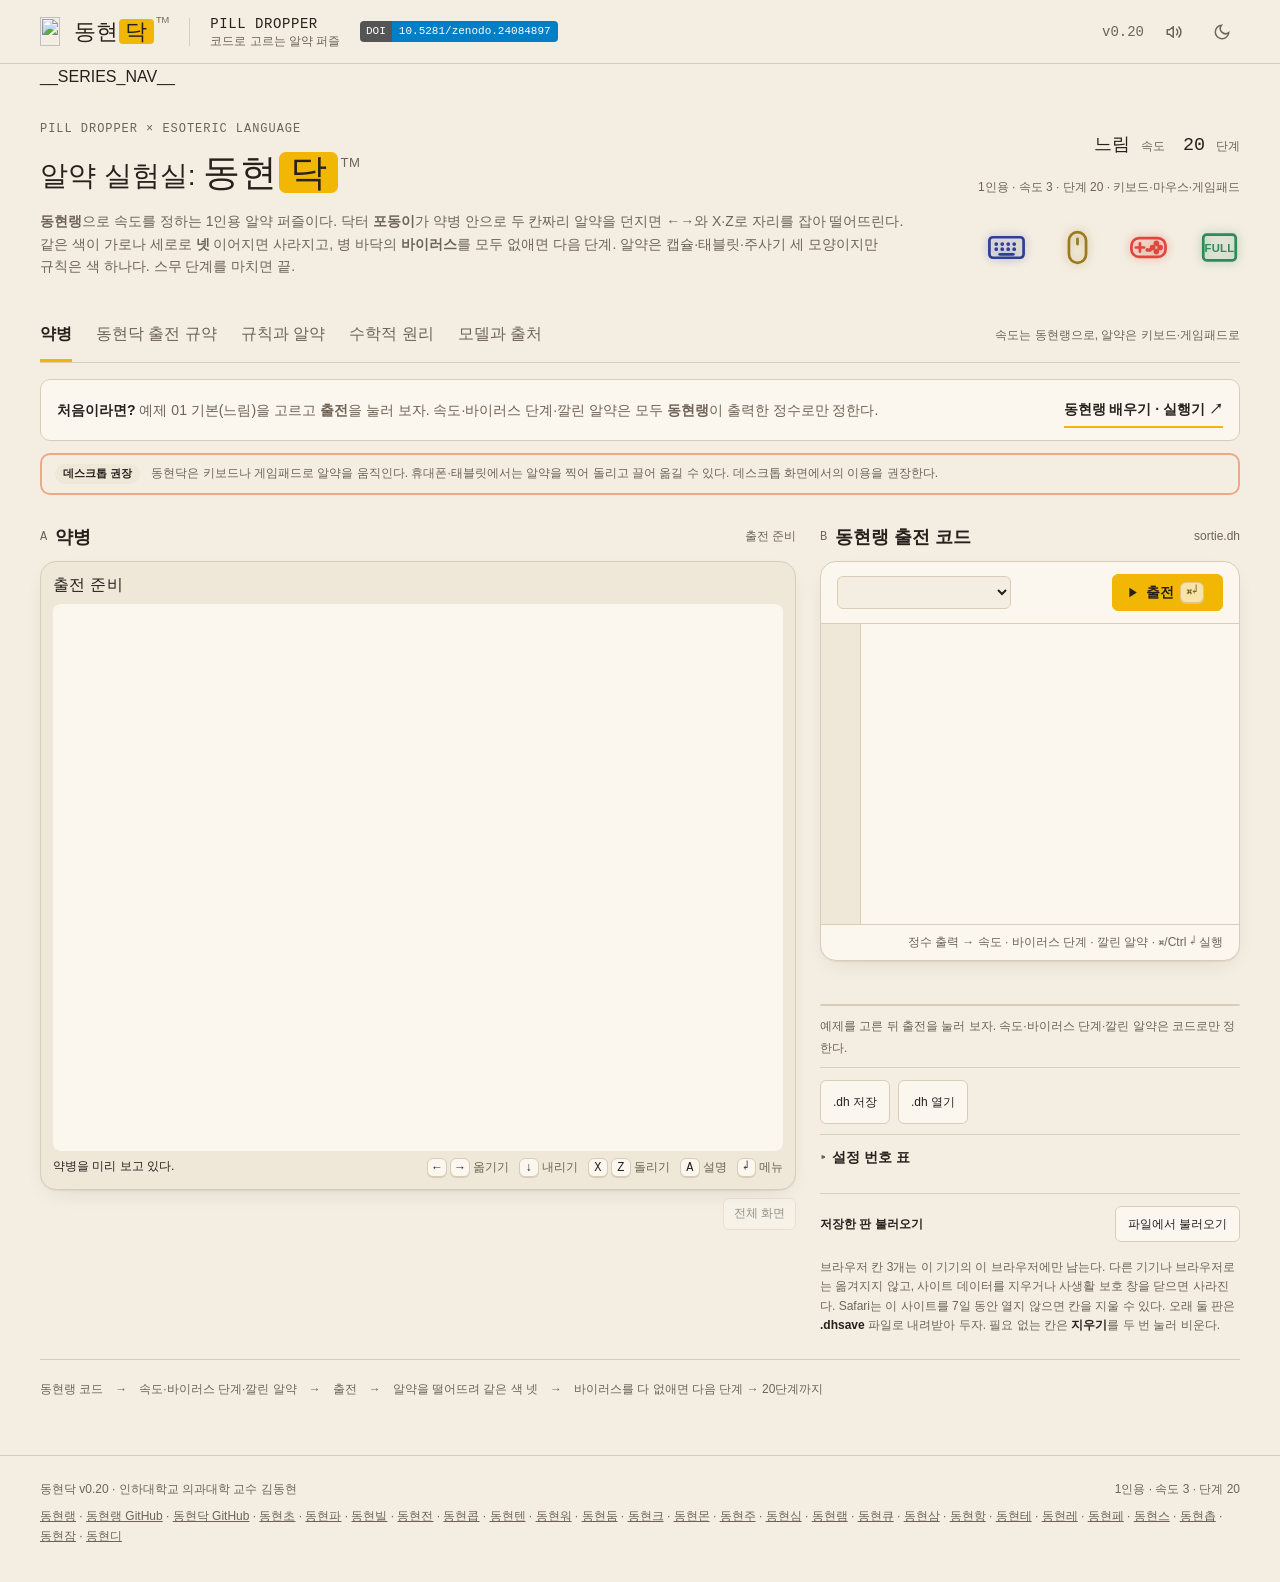
==== commit 80facfee: "시리즈 띠에 동현디를 더함(스물다섯 사이트) 25칸은 홀수라 데스크톱은 동현랭이 두 줄 높이, 실험실은 12열×2줄. 휴대폰은 두 열이고 동현랭이 두 칸. 바닥글 링크 끝에 동현디" ====
--- a/src/index.html
+++ b/src/index.html
@@ -125,7 +125,7 @@
     <aside class="maker-note"><span class="eyebrow">만든 사람</span><a class="sponsor-btn" href="https://github.com/sponsors/Raspberry-Kim" target="_blank" rel="noopener" aria-label="GitHub Sponsors로 동현랭 후원하기" title="GitHub Sponsors로 후원하기"><svg width="13" height="13" viewBox="0 0 16 16" fill="currentColor" aria-hidden="true"><path d="M7.655 14.916v-.001h-.002l-.006-.003-.018-.01a22.066 22.066 0 0 1-3.744-2.584C2.045 10.731 0 8.35 0 5.5 0 2.836 2.086 1 4.25 1 5.797 1 7.153 1.802 8 3.02 8.847 1.802 10.203 1 11.75 1 13.914 1 16 2.836 16 5.5c0 2.85-2.044 5.231-3.886 6.818a22.094 22.094 0 0 1-3.433 2.414 7.152 7.152 0 0 1-.31.17l-.018.01-.008.004a.75.75 0 0 1-.69 0Z"></path></svg>후원</a><p>인하대학교 의과대학 김동현 교수는 백신학·감염학을 연구한다. 명랑하고 따뜻한 개발을 지향한다.</p></aside>
   </section>
 </main>
-<footer><span>동현닥 v0.20 · 인하대학교 의과대학 교수 김동현</span><span>1인용 · 속도 3 · 단계 20</span><span><a href="https://raspberry-kim.github.io/donghyun-lang/" target="_blank" rel="noopener">동현랭</a> · <a href="https://github.com/Raspberry-Kim/donghyun-lang" target="_blank" rel="noopener">동현랭 GitHub</a> · <a href="https://github.com/Raspberry-Kim/donghyun-lab15" target="_blank" rel="noopener">동현닥 GitHub</a> · <a href="https://raspberry-kim.github.io/donghyun-lab1/" target="_blank" rel="noopener">동현초</a> · <a href="https://raspberry-kim.github.io/donghyun-lab2/" target="_blank" rel="noopener">동현파</a> · <a href="https://raspberry-kim.github.io/donghyun-lab3/" target="_blank" rel="noopener">동현빌</a> · <a href="https://raspberry-kim.github.io/donghyun-lab4/" target="_blank" rel="noopener">동현전</a> · <a href="https://raspberry-kim.github.io/donghyun-lab5/" target="_blank" rel="noopener">동현콥</a> · <a href="https://raspberry-kim.github.io/donghyun-lab6/" target="_blank" rel="noopener">동현텐</a> · <a href="https://raspberry-kim.github.io/donghyun-lab7/" target="_blank" rel="noopener">동현워</a> · <a href="https://raspberry-kim.github.io/donghyun-lab8/" target="_blank" rel="noopener">동현둠</a> · <a href="https://raspberry-kim.github.io/donghyun-lab9/" target="_blank" rel="noopener">동현크</a> · <a href="https://raspberry-kim.github.io/donghyun-lab10/" target="_blank" rel="noopener">동현몬</a> · <a href="https://raspberry-kim.github.io/donghyun-lab11/" target="_blank" rel="noopener">동현주</a> · <a href="https://raspberry-kim.github.io/donghyun-lab12/" target="_blank" rel="noopener">동현심</a> · <a href="https://raspberry-kim.github.io/donghyun-lab13/" target="_blank" rel="noopener">동현램</a> · <a href="https://raspberry-kim.github.io/donghyun-lab14/" target="_blank" rel="noopener">동현큐</a> · <a href="https://raspberry-kim.github.io/donghyun-lab16/" target="_blank" rel="noopener">동현삼</a> · <a href="https://raspberry-kim.github.io/donghyun-lab17/" target="_blank" rel="noopener">동현항</a> · <a href="https://raspberry-kim.github.io/donghyun-lab18/" target="_blank" rel="noopener">동현테</a> · <a href="https://raspberry-kim.github.io/donghyun-lab19/" target="_blank" rel="noopener">동현레</a> · <a href="https://raspberry-kim.github.io/donghyun-lab20/" target="_blank" rel="noopener">동현페</a> · <a href="https://raspberry-kim.github.io/donghyun-lab21/" target="_blank" rel="noopener">동현스</a> · <a href="https://raspberry-kim.github.io/donghyun-lab22/" target="_blank" rel="noopener">동현촙</a> · <a href="https://raspberry-kim.github.io/donghyun-lab23/" target="_blank" rel="noopener">동현잠</a></span></footer>
+<footer><span>동현닥 v0.20 · 인하대학교 의과대학 교수 김동현</span><span>1인용 · 속도 3 · 단계 20</span><span><a href="https://raspberry-kim.github.io/donghyun-lang/" target="_blank" rel="noopener">동현랭</a> · <a href="https://github.com/Raspberry-Kim/donghyun-lang" target="_blank" rel="noopener">동현랭 GitHub</a> · <a href="https://github.com/Raspberry-Kim/donghyun-lab15" target="_blank" rel="noopener">동현닥 GitHub</a> · <a href="https://raspberry-kim.github.io/donghyun-lab1/" target="_blank" rel="noopener">동현초</a> · <a href="https://raspberry-kim.github.io/donghyun-lab2/" target="_blank" rel="noopener">동현파</a> · <a href="https://raspberry-kim.github.io/donghyun-lab3/" target="_blank" rel="noopener">동현빌</a> · <a href="https://raspberry-kim.github.io/donghyun-lab4/" target="_blank" rel="noopener">동현전</a> · <a href="https://raspberry-kim.github.io/donghyun-lab5/" target="_blank" rel="noopener">동현콥</a> · <a href="https://raspberry-kim.github.io/donghyun-lab6/" target="_blank" rel="noopener">동현텐</a> · <a href="https://raspberry-kim.github.io/donghyun-lab7/" target="_blank" rel="noopener">동현워</a> · <a href="https://raspberry-kim.github.io/donghyun-lab8/" target="_blank" rel="noopener">동현둠</a> · <a href="https://raspberry-kim.github.io/donghyun-lab9/" target="_blank" rel="noopener">동현크</a> · <a href="https://raspberry-kim.github.io/donghyun-lab10/" target="_blank" rel="noopener">동현몬</a> · <a href="https://raspberry-kim.github.io/donghyun-lab11/" target="_blank" rel="noopener">동현주</a> · <a href="https://raspberry-kim.github.io/donghyun-lab12/" target="_blank" rel="noopener">동현심</a> · <a href="https://raspberry-kim.github.io/donghyun-lab13/" target="_blank" rel="noopener">동현램</a> · <a href="https://raspberry-kim.github.io/donghyun-lab14/" target="_blank" rel="noopener">동현큐</a> · <a href="https://raspberry-kim.github.io/donghyun-lab16/" target="_blank" rel="noopener">동현삼</a> · <a href="https://raspberry-kim.github.io/donghyun-lab17/" target="_blank" rel="noopener">동현항</a> · <a href="https://raspberry-kim.github.io/donghyun-lab18/" target="_blank" rel="noopener">동현테</a> · <a href="https://raspberry-kim.github.io/donghyun-lab19/" target="_blank" rel="noopener">동현레</a> · <a href="https://raspberry-kim.github.io/donghyun-lab20/" target="_blank" rel="noopener">동현페</a> · <a href="https://raspberry-kim.github.io/donghyun-lab21/" target="_blank" rel="noopener">동현스</a> · <a href="https://raspberry-kim.github.io/donghyun-lab22/" target="_blank" rel="noopener">동현촙</a> · <a href="https://raspberry-kim.github.io/donghyun-lab23/" target="_blank" rel="noopener">동현잠</a> · <a href="https://raspberry-kim.github.io/donghyun-lab24/" target="_blank" rel="noopener">동현디</a></span></footer>
 <script src="./game.js"></script>
 <script>
 /* 입력 표식 풍선 도움말 */
--- a/src/style.css
+++ b/src/style.css
@@ -446,6 +446,24 @@
  .series-strip .series-links:has(.series-item:nth-child(24):last-child){grid-template-columns:repeat(2,minmax(0,1fr));grid-template-rows:none}
 }
 
+/* SERIES-25: 데스크톱은 동현랭 두 줄 높이 + 24실험실 12열×2줄. 모바일은 기존 홀수 규칙. */
+@media(min-width:781px){
+ .series-strip .series-links:has(.series-item:nth-child(25):last-child){grid-template-columns:repeat(13,minmax(0,1fr));grid-template-rows:repeat(2,1fr);grid-auto-flow:row;min-width:0}
+ .series-strip .series-links:has(.series-item:nth-child(25):last-child) .series-item[data-series="lang"]{grid-column:auto;grid-row:span 2;align-items:center;text-align:center}
+ .series-strip .series-links:has(.series-item:nth-child(25):last-child) .series-item[data-series="lang"] .series-name{font-size:19px}
+ .series-strip .series-links:has(.series-item:nth-child(25):last-child) .series-note{white-space:normal;word-break:keep-all}
+}
+@media(min-width:781px) and (max-width:980px){
+ .series-strip .series-links:has(.series-item:nth-child(25):last-child) .series-item[data-series="lang"] .series-name{font-size:16px}
+}
+@media(min-width:781px) and (max-width:840px){
+ .series-strip .series-links:has(.series-item:nth-child(25):last-child) .series-name,.series-strip .series-links:has(.series-item:nth-child(25):last-child) .series-item[data-series="lang"] .series-name{font-size:14px}
+}
+@media(max-width:780px){
+ .series-strip .series-links:has(.series-item:nth-child(25):last-child){grid-template-columns:repeat(2,minmax(0,1fr));grid-template-rows:none}
+ .series-strip .series-links:has(.series-item:nth-child(25):last-child) .series-item[data-series="lang"]{grid-column:span 2;grid-row:auto}
+}
+
 /* 수학적 원리 */
 .math-grid{display:grid;grid-template-columns:repeat(2,minmax(0,1fr));gap:4px 40px;margin-top:8px}
 .math-grid article{min-width:0;border-top:1px solid var(--line);padding:2px 0 14px}
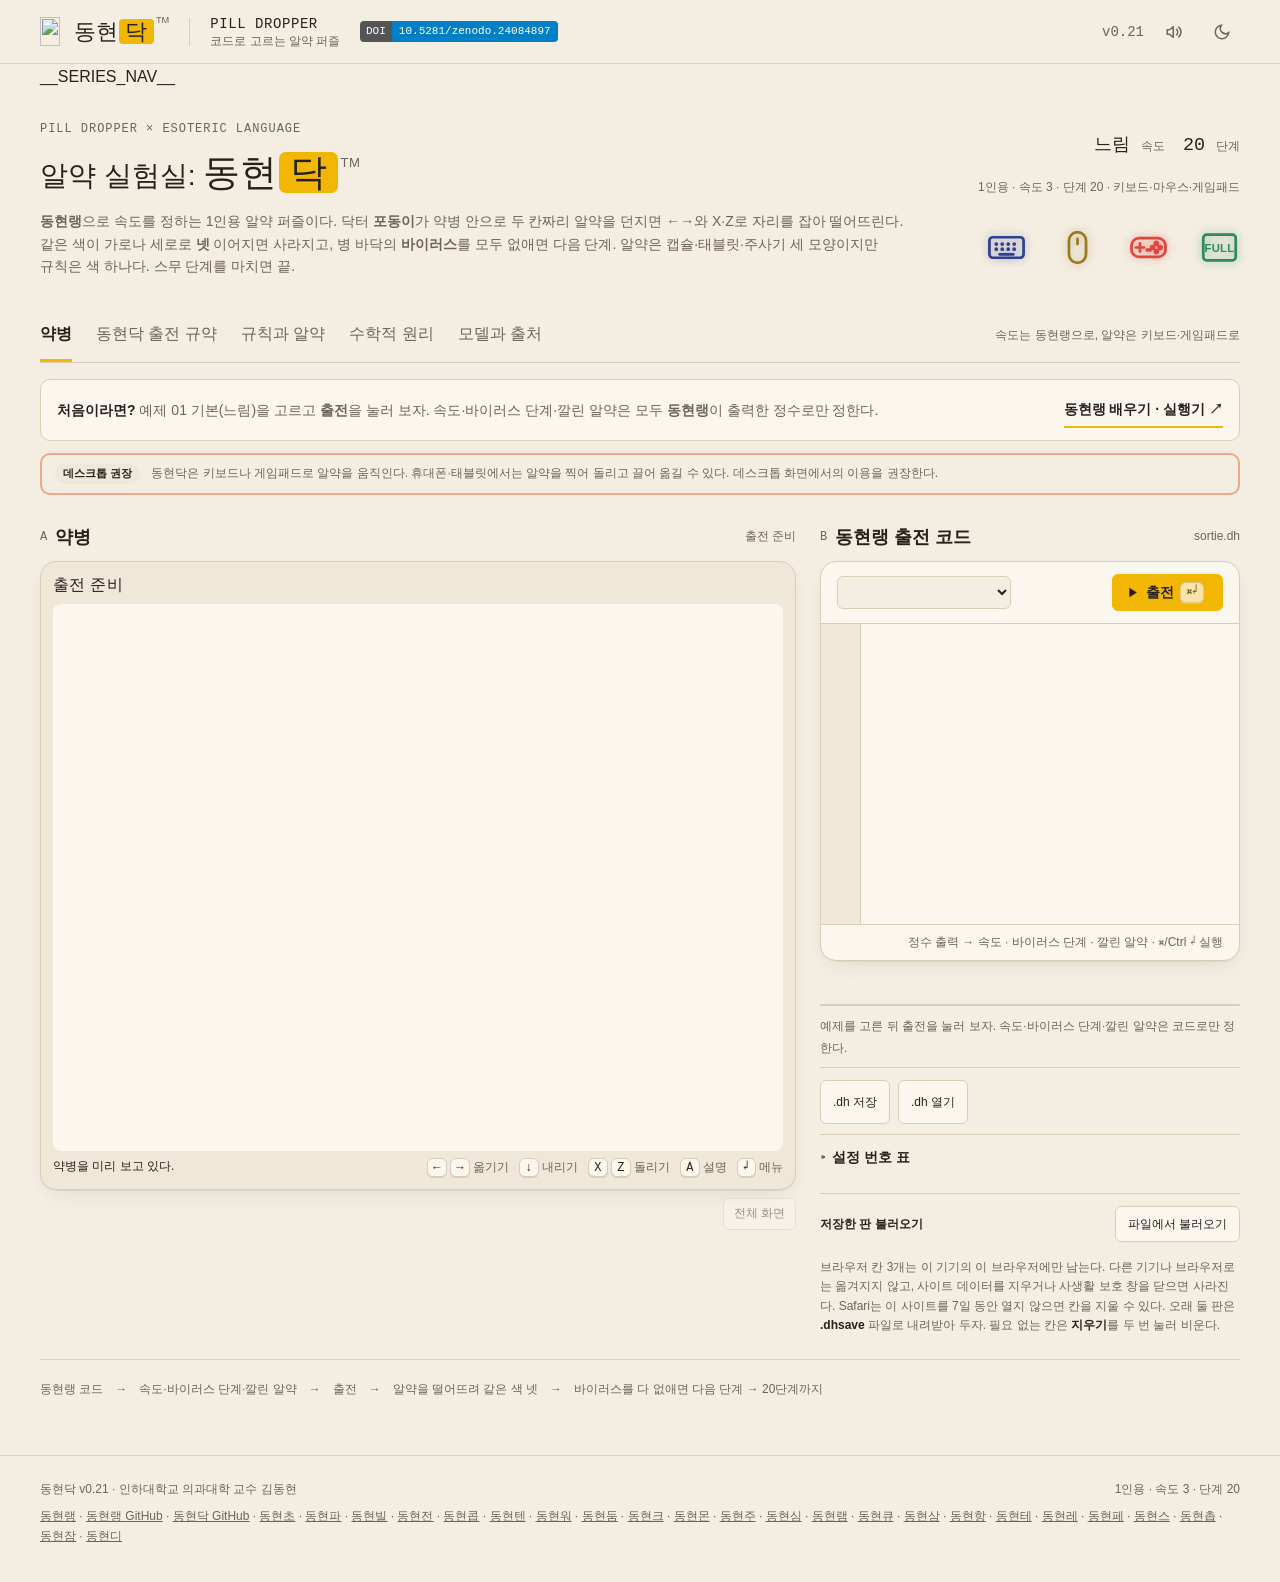
==== commit 3ff58633: "v0.21: 아이콘을 동현랭 기본 포동이 아이콘으로 통일" ====
--- a/src/index.html
+++ b/src/index.html
@@ -4,15 +4,15 @@
   <meta charset="utf-8"><meta name="viewport" content="width=device-width,initial-scale=1">
   <meta name="description" content="동현랭으로 속도와 바이러스 단계를 정하고 키보드·마우스(손가락)·게임패드로 알약을 떨어뜨려 바이러스를 없애는 1인용 알약 퍼즐이다.">
   <title>동현닥™ · 동현랭으로 정하는 알약 퍼즐</title>
-  <link rel="icon" type="image/x-icon" sizes="16x16 32x32 48x48" href="./favicon.ico">
-  <link rel="icon" type="image/png" sizes="32x32" href="./favicon.png">
-  <link rel="apple-touch-icon" sizes="180x180" href="./apple-touch-icon.png">
+  <link rel="icon" type="image/x-icon" sizes="16x16 32x32 48x48" href="./favicon.ico?v=04762e64730d">
+  <link rel="icon" type="image/png" sizes="32x32" href="./favicon.png?v=103511df1118">
+  <link rel="apple-touch-icon" sizes="180x180" href="./apple-touch-icon.png?v=ed0f00ec6f01">
   <link rel="stylesheet" href="./style.css">
 </head>
 <body>
 <header class="header">
   <a class="brand" href="#" aria-label="동현닥 첫 화면으로"><span class="brand-main"><img class="brand-icon" src="__BRAND_ICON__" alt="" width="96" height="96">동현<span>닥</span><sup>TM</sup></span><i class="brand-divider"></i><span class="brand-sub">PILL DROPPER<small>코드로 고르는 알약 퍼즐</small></span></a><a class="doi-badge" href="https://doi.org/10.5281/zenodo.24084897" target="_blank" rel="noopener" aria-label="동현닥 Zenodo DOI 10.5281/zenodo.24084897" title="Zenodo DOI (모든 버전)"><b>DOI</b><span>10.5281/zenodo.24084897</span></a>
-  <div class="edition">v0.20<button id="sound" class="icon-btn" aria-label="효과음 켜기·끄기" title="효과음 (M)" aria-pressed="true"><svg width="18" height="18" viewBox="0 0 24 24" fill="none" stroke="currentColor" stroke-width="2" stroke-linecap="round" stroke-linejoin="round" aria-hidden="true" focusable="false"><path d="M11 5 6 9H3v6h3l5 4z"/><path class="snd-on" d="M15.5 8.5a5 5 0 0 1 0 7M18.5 5.5a9 9 0 0 1 0 13"/><path class="snd-off" d="m16 9 6 6m0-6-6 6"/></svg></button><button id="theme" class="icon-btn" aria-label="밝은 화면과 어두운 화면 전환" title="화면 전환" aria-pressed="false"><svg width="18" height="18" viewBox="0 0 24 24" fill="none" stroke="currentColor" stroke-width="2" stroke-linecap="round" aria-hidden="true" focusable="false"><path d="M21 12.8A9 9 0 1 1 11.2 3a7 7 0 0 0 9.8 9.8z"/></svg></button></div>
+  <div class="edition">v0.21<button id="sound" class="icon-btn" aria-label="효과음 켜기·끄기" title="효과음 (M)" aria-pressed="true"><svg width="18" height="18" viewBox="0 0 24 24" fill="none" stroke="currentColor" stroke-width="2" stroke-linecap="round" stroke-linejoin="round" aria-hidden="true" focusable="false"><path d="M11 5 6 9H3v6h3l5 4z"/><path class="snd-on" d="M15.5 8.5a5 5 0 0 1 0 7M18.5 5.5a9 9 0 0 1 0 13"/><path class="snd-off" d="m16 9 6 6m0-6-6 6"/></svg></button><button id="theme" class="icon-btn" aria-label="밝은 화면과 어두운 화면 전환" title="화면 전환" aria-pressed="false"><svg width="18" height="18" viewBox="0 0 24 24" fill="none" stroke="currentColor" stroke-width="2" stroke-linecap="round" aria-hidden="true" focusable="false"><path d="M21 12.8A9 9 0 1 1 11.2 3a7 7 0 0 0 9.8 9.8z"/></svg></button></div>
 </header>
 <main>
 __SERIES_NAV__
@@ -67,7 +67,7 @@
   </section>
 
   <section id="tab-protocol" class="tab-panel document" hidden>
-    <div class="doc-heading"><div class="eyebrow">SORTIE I/O · v0.20</div><h2>속도는 동현랭으로, 알약은 키보드·마우스·게임패드로.</h2><p>동현랭 프로그램이 출력한 정수를 차례로 읽는다. <b>첫 정수가 속도 번호</b>이고 이것만 있으면 바로 나선다. 둘째 정수는 바이러스 단계, 셋째 정수는 깔린 알약이며 둘 다 생략할 수 있다. 출전한 뒤에는 동현랭을 쓰지 않는다.</p></div>
+    <div class="doc-heading"><div class="eyebrow">SORTIE I/O · v0.21</div><h2>속도는 동현랭으로, 알약은 키보드·마우스·게임패드로.</h2><p>동현랭 프로그램이 출력한 정수를 차례로 읽는다. <b>첫 정수가 속도 번호</b>이고 이것만 있으면 바로 나선다. 둘째 정수는 바이러스 단계, 셋째 정수는 깔린 알약이며 둘 다 생략할 수 있다. 출전한 뒤에는 동현랭을 쓰지 않는다.</p></div>
     <div class="table-wrap"><table><thead><tr><th>차례</th><th>뜻</th><th>값</th><th>기본값</th></tr></thead><tbody>
       <tr><td>첫째</td><td>속도</td><td>1 느림(한 칸 40프레임 · 바이러스 100점부터) · 2 보통(26프레임 · 200점부터) · 3 빠름(16프레임 · 300점부터). <b>반드시 있어야 한다</b></td><td>—</td></tr>
       <tr><td>둘째</td><td>바이러스 단계</td><td>1~20. 바이러스 수는 단계×4(단계 20은 80). 단계 14까지는 바닥에서 10줄 안에, 15·16은 11줄, 17·18은 12줄, 19·20은 13줄까지 찬다. 단계를 마치면 다음 단계로 이어진다</td><td>1</td></tr>
@@ -114,7 +114,7 @@
     <div class="table-wrap"><table id="level-table"></table></div>
   </section>
 
-  <!-- 수학적 원리 --><section id="tab-math" class="tab-panel document" hidden><div class="doc-heading"><div class="eyebrow">MATHEMATICAL PRINCIPLES · v0.20</div><h2>수학적 원리.<br>숫자로 읽는 약병.</h2><p>동현닥의 약병은 가로 8칸, 세로 16칸 격자다. 알약 한 개는 두 칸짜리이고, 같은 색이 가로나 세로로 넷 이상 이어지면 지워진다. 아래 식은 지금 엔진 코드(<code>src/engine.js</code>)에 들어 있는 그대로다. <math><mi>s</mi></math>는 단계(1–20)다.</p></div><div class="math-grid"><article><h3><span class="math-num">1</span>바이러스 수와 밀도</h3><p>바이러스는 단계마다 4마리씩 늘고, 약병 아래쪽 몇 줄에만 놓인다. 놓이는 줄 수는 15·17·19단계에서 한 줄씩 늘어난다.</p><div class="eq"><span class="eq-run"><math display="block"><mrow><mi>v</mi><mo form="prefix" stretchy="false">(</mo><mi>s</mi><mo form="postfix" stretchy="false">)</mo></mrow></math><math display="block"><mrow><mo form="infix">=</mo><mrow><mi>min</mi><mo>⁡</mo></mrow><mo form="prefix" stretchy="false">(</mo><mn>84</mn><mo separator="true">,</mo><mtext> </mtext><mn>4</mn><mi>s</mi><mo form="postfix" stretchy="false">)</mo><mo separator="true">,</mo></mrow></math></span><span class="eq-run"><math display="block"><mrow><mtext>줄</mtext><mo form="prefix" stretchy="false">(</mo><mi>s</mi><mo form="postfix" stretchy="false">)</mo></mrow></math><math display="block"><mrow><mo form="infix">=</mo><mn>10</mn></mrow></math><math display="block"><mrow><mo form="infix">+</mo><mo form="prefix" stretchy="false">[</mo><mi>s</mi><mo>≥</mo><mn>15</mn><mo form="postfix" stretchy="false">]</mo></mrow></math><math display="block"><mrow><mo form="infix">+</mo><mo form="prefix" stretchy="false">[</mo><mi>s</mi><mo>≥</mo><mn>17</mn><mo form="postfix" stretchy="false">]</mo></mrow></math><math display="block"><mrow><mo form="infix">+</mo><mo form="prefix" stretchy="false">[</mo><mi>s</mi><mo>≥</mo><mn>19</mn><mo form="postfix" stretchy="false">]</mo></mrow></math></span></div><div class="math-table-wrap"><table class="math-table"><thead><tr><th>단계</th><th>바이러스</th><th>놓이는 칸</th><th>밀도</th></tr></thead><tbody><tr><td>1</td><td>4</td><td>80</td><td>5%</td></tr><tr><td>10</td><td>40</td><td>80</td><td>50%</td></tr><tr><td>14</td><td>56</td><td>80</td><td>70%</td></tr><tr><td>15</td><td>60</td><td>88</td><td>68%</td></tr><tr><td>20</td><td>80</td><td>104</td><td>77%</td></tr></tbody></table></div><p><math><mrow><mo form="prefix" stretchy="false">[</mo><mtext> </mtext><mo>⋅</mo><mtext> </mtext><mo form="postfix" stretchy="false">]</mo></mrow></math>는 조건이 참이면 1, 거짓이면 0인 아이버슨 괄호다. 놓일 칸이 늘어나는 단계에서는 밀도가 잠깐 내려간다.</p></article><article><h3><span class="math-num">2</span>처음부터 지워지지 않게 놓기</h3><p>바이러스를 하나 놓을 때마다 그 자리에 색 <math><mi>c</mi></math>를 두면 생기는 가로·세로 최대 연속 길이를 잰다. 길이가 3 이상이면 다른 색을 차례로 시험한다.</p><div class="eq"><span class="eq-run"><math display="block"><mrow><mi>run</mi><mo>⁡</mo><mo form="prefix" stretchy="false">(</mo><mi>x</mi><mo separator="true">,</mo><mi>y</mi><mo separator="true">,</mo><mi>c</mi><mo form="postfix" stretchy="false">)</mo></mrow></math><math display="block"><mrow><mo form="infix">&lt;</mo><mn>3</mn><mspace width="1em"></mspace><mtext>인 </mtext><mi>c</mi><mtext>만 놓는다</mtext></mrow></math></span></div><p>그래서 시작할 때 같은 색 바이러스는 가로·세로로 둘까지만 이어진다. 넷을 만들려면 그 옆에 같은 색 알약 두 칸을 나란히 대야 한다.</p></article><article><h3><span class="math-num">3</span>알약의 모양과 색</h3><p>주사기는 언제나 1/3이다. 태블릿은 1단계에서 5%로 시작해 단계마다 2%씩 늘어나고, 나머지는 캡슐이다.</p><div class="eq"><span class="eq-run"><math display="block"><mrow><mi>P</mi><mo form="prefix" stretchy="false">(</mo><mtext>주사기</mtext><mo form="postfix" stretchy="false">)</mo></mrow></math><math display="block"><mrow><mo form="infix">=</mo><mstyle displaystyle="false" scriptlevel="0"><mfrac><mn>1</mn><mn>3</mn></mfrac></mstyle><mo separator="true">,</mo></mrow></math></span><span class="eq-run"><math display="block"><mrow><mi>P</mi><mo form="prefix" stretchy="false">(</mo><mtext>태블릿</mtext><mo form="postfix" stretchy="false">)</mo></mrow></math><math display="block"><mrow><mo form="infix">=</mo><mn>0.05</mn></mrow></math><math display="block"><mrow><mo form="infix">+</mo><mn>0.02</mn><mspace width="0.1667em"></mspace><mo form="prefix" stretchy="false">(</mo><mi>s</mi><mo>−</mo><mn>1</mn><mo form="postfix" stretchy="false">)</mo><mo separator="true">,</mo></mrow></math></span><span class="eq-run"><math display="block"><mrow><mi>P</mi><mo form="prefix" stretchy="false">(</mo><mtext>캡슐</mtext><mo form="postfix" stretchy="false">)</mo></mrow></math><math display="block"><mrow><mo form="infix">=</mo><mstyle displaystyle="false" scriptlevel="0"><mfrac><mn>2</mn><mn>3</mn></mfrac></mstyle></mrow></math><math display="block"><mrow><mo form="infix">−</mo><mi>P</mi><mo form="prefix" stretchy="false">(</mo><mtext>태블릿</mtext><mo form="postfix" stretchy="false">)</mo></mrow></math></span></div><p>20단계에서 태블릿은 43%, 캡슐은 약 23.7%다. 두 칸의 색은 셋 가운데 따로 뽑으므로 순서쌍은 <math><mrow><mn>3</mn><mo>×</mo></mrow><mrow><mn>3</mn><mo>=</mo></mrow><mrow><mn>9</mn></mrow></math>가지이고, 두 칸이 같은 색일 확률은 <math><mrow><mn>3</mn><mi>/</mi><mn>9</mn><mo>=</mo></mrow><mrow><mn>1</mn><mi>/</mi><mn>3</mn></mrow></math>이다.</p></article><article><h3><span class="math-num">4</span>회전은 네 원소의 순환군</h3><p>알약의 방향 <math><mi>r</mi></math>은 0–3이다. 짝수면 가로, 홀수면 세로이고, 2와 3은 두 칸의 색이 뒤바뀐 모양이다. 회전은 4로 나눈 나머지 덧셈이라 네 번 돌리면 제자리다.</p><div class="eq big"><span class="eq-run"><math display="block"><msup><mi>r</mi><mo lspace="0em" rspace="0em" class="tml-prime tml-sml-pad">′</mo></msup></math><math display="block"><mrow><mo form="infix">=</mo><mo form="prefix" stretchy="false">(</mo><mi>r</mi><mo>+</mo><mi>d</mi><mo>+</mo><mn>4</mn><mo form="postfix" stretchy="false">)</mo><mo lspace="0.2222em" rspace="0.2222em">mod</mo><mn>4</mn><mo separator="true">,</mo></mrow></math></span><math display="block"><mrow><mi>d</mi><mo>∈</mo><mo form="prefix" stretchy="false">{</mo><mo form="prefix" stretchy="false">+</mo><mn>1</mn><mo separator="true">,</mo><mo form="prefix" stretchy="false">−</mo><mn>1</mn><mo form="postfix" stretchy="false">}</mo><mo separator="true">,</mo></mrow></math><span class="eq-run"><math display="block"><mrow><mo form="prefix" stretchy="false">{</mo><mn>0,1,2,3</mn><mo form="postfix" stretchy="false">}</mo></mrow></math><math display="block"><mrow><mo form="infix">≅</mo><msub><mi>ℤ</mi><mn>4</mn></msub></mrow></math></span></div><p>태블릿은 <math><mi>d</mi></math>의 부호를 뒤집어 거꾸로 돈다. 군에서 역원을 곱하는 셈이라 시계 방향 버튼이 반시계 회전이 된다. 벽에 막히면 그대로, 왼쪽 한 칸, 아래 한 칸 순서로 놓아 본다.</p></article><article><h3><span class="math-num">5</span>연쇄 점수는 2의 거듭제곱</h3><p>알약 한 개를 놓은 뒤 지운 바이러스를 <math><mrow><mi>k</mi><mo>=</mo></mrow><mrow><mn>0,1,2</mn><mo separator="true">,</mo></mrow><mrow><mo>…</mo></mrow></math>로 센다. <math><mi>k</mi></math>번째 바이러스는 기본 점수 <math><mi>b</mi></math>(느림 100, 보통 200, 빠름 300)에 <math><msup><mn>2</mn><mrow><mrow><mi>min</mi><mo>⁡</mo></mrow><mo form="prefix" stretchy="false">(</mo><mi>k</mi><mo separator="true">,</mo><mn>5</mn><mo form="postfix" stretchy="false" lspace="0em" rspace="0em">)</mo></mrow></msup></math>를 곱해 받는다.</p><div class="eq big"><span class="eq-run"><math display="block"><mrow><mtext>점수</mtext><mo form="prefix" stretchy="false">(</mo><mi>n</mi><mo form="postfix" stretchy="false">)</mo></mrow></math><math display="block"><mrow><mo form="infix">=</mo><mi>b</mi><mrow><munderover><mo movablelimits="false">∑</mo><mrow><mi>k</mi><mo>=</mo><mn>0</mn></mrow><mrow><mi>n</mi><mo>−</mo><mn>1</mn></mrow></munderover></mrow><msup><mn>2</mn><mrow><mrow><mi>min</mi><mo>⁡</mo></mrow><mo form="prefix" stretchy="false">(</mo><mi>k</mi><mo separator="true">,</mo><mn>5</mn><mo form="postfix" stretchy="false" lspace="0em" rspace="0em">)</mo></mrow></msup></mrow></math><math display="block"><mrow><mo form="infix">=</mo><mrow><mo fence="true" form="prefix">{</mo><mtable><mtr><mtd class="tml-left" style="padding-left:0em;padding-right:0em;"><mrow><mi>b</mi><mspace width="0.1667em"></mspace><mo form="prefix" stretchy="false">(</mo><msup><mn>2</mn><mi>n</mi></msup><mo>−</mo><mn>1</mn><mo form="postfix" stretchy="false">)</mo></mrow></mtd><mtd class="tml-left" style="padding-left:1em;padding-right:0em;"><mrow><mi>n</mi><mo>≤</mo><mn>6</mn></mrow></mtd></mtr><mtr><mtd class="tml-left" style="padding-left:0em;padding-right:0em;"><mrow><mi>b</mi><mspace width="0.1667em"></mspace><mo form="prefix" stretchy="false">(</mo><mn>63</mn><mo>+</mo><mn>32</mn><mspace width="0.1667em"></mspace><mo form="prefix" stretchy="false">(</mo><mi>n</mi><mo>−</mo><mn>6</mn><mo form="postfix" stretchy="false">)</mo><mo form="postfix" stretchy="false">)</mo></mrow></mtd><mtd class="tml-left" style="padding-left:1em;padding-right:0em;"><mrow><mi>n</mi><mo>&gt;</mo><mn>6</mn></mrow></mtd></mtr></mtable><mo fence="true" form="postfix"></mo></mrow></mrow></math></span></div><p>느림에서 바이러스 여섯을 한 알약으로 지우면 6,300점, 하나씩 따로 지우면 600점이다. 단계를 마치면 <math><mrow><mn>500</mn><mo>×</mo></mrow></math>(속도 번호)를 더 받는다.</p></article><article><h3><span class="math-num">6</span>내려오는 빠르기</h3><p>알약은 <math><mi>f</mi></math>프레임마다 한 칸 내려온다. 알약 10개를 놓을 때마다 1프레임씩 빨라지고, 6프레임보다 빨라지지는 않는다.</p><div class="eq"><span class="eq-run"><math display="block"><mi>f</mi></math><math display="block"><mrow><mo form="infix">=</mo><mrow><mi>max</mi><mo>⁡</mo></mrow><mo fence="false" symmetric="true" minsize="1.2em" maxsize="1.2em">(</mo><mn>6</mn><mo separator="true">,</mo><mtext> </mtext><msub><mi>f</mi><mn>0</mn></msub><mo>−</mo><mo form="prefix" stretchy="false">⌊</mo><mi>N</mi><mi>/</mi><mn>10</mn><mo form="postfix" stretchy="false">⌋</mo><mo fence="false" symmetric="true" minsize="1.2em" maxsize="1.2em">)</mo><mo separator="true">,</mo></mrow></math></span><math display="block"><mrow><msub><mi>f</mi><mn>0</mn></msub><mo>∈</mo><mo form="prefix" stretchy="false">{</mo><mn>40</mn><mo separator="true">,</mo><mspace width="0.1667em"></mspace><mn>26</mn><mo separator="true">,</mo><mspace width="0.1667em"></mspace><mn>16</mn><mo form="postfix" stretchy="false">}</mo></mrow></math></div><p>느림은 알약 340개, 빠름은 100개를 놓으면 가장 빠른 6프레임(0.1초)이 된다. 받침이 없는 알약 조각은 6프레임마다 한 칸씩 떨어지고, 짝이 붙어 있으면 함께 떨어진다.</p></article></div><p class="math-foot">난수는 선형 합동 생성기 <math><msub><mi>s</mi><mrow><mi>n</mi><mo>+</mo><mn>1</mn></mrow></msub></math><wbr><math><mrow><mo form="infix">=</mo></mrow><mrow><mo form="prefix" stretchy="false">(</mo><mn>1664525</mn><mspace width="0.1667em"></mspace><msub><mi>s</mi><mi>n</mi></msub><mo>+</mo><mn>1013904223</mn><mo form="postfix" stretchy="false">)</mo><mo lspace="0.2222em" rspace="0.2222em">mod</mo></mrow><mrow><msup><mn>2</mn><mn>32</mn></msup></mrow></math>를 쓴다. 바이러스 배치와 알약 순서는 판을 시작할 때 무작위로 선택된 시드로 정해진다.</p></section><!-- /수학적 원리 -->
+  <!-- 수학적 원리 --><section id="tab-math" class="tab-panel document" hidden><div class="doc-heading"><div class="eyebrow">MATHEMATICAL PRINCIPLES · v0.21</div><h2>수학적 원리.<br>숫자로 읽는 약병.</h2><p>동현닥의 약병은 가로 8칸, 세로 16칸 격자다. 알약 한 개는 두 칸짜리이고, 같은 색이 가로나 세로로 넷 이상 이어지면 지워진다. 아래 식은 지금 엔진 코드(<code>src/engine.js</code>)에 들어 있는 그대로다. <math><mi>s</mi></math>는 단계(1–20)다.</p></div><div class="math-grid"><article><h3><span class="math-num">1</span>바이러스 수와 밀도</h3><p>바이러스는 단계마다 4마리씩 늘고, 약병 아래쪽 몇 줄에만 놓인다. 놓이는 줄 수는 15·17·19단계에서 한 줄씩 늘어난다.</p><div class="eq"><span class="eq-run"><math display="block"><mrow><mi>v</mi><mo form="prefix" stretchy="false">(</mo><mi>s</mi><mo form="postfix" stretchy="false">)</mo></mrow></math><math display="block"><mrow><mo form="infix">=</mo><mrow><mi>min</mi><mo>⁡</mo></mrow><mo form="prefix" stretchy="false">(</mo><mn>84</mn><mo separator="true">,</mo><mtext> </mtext><mn>4</mn><mi>s</mi><mo form="postfix" stretchy="false">)</mo><mo separator="true">,</mo></mrow></math></span><span class="eq-run"><math display="block"><mrow><mtext>줄</mtext><mo form="prefix" stretchy="false">(</mo><mi>s</mi><mo form="postfix" stretchy="false">)</mo></mrow></math><math display="block"><mrow><mo form="infix">=</mo><mn>10</mn></mrow></math><math display="block"><mrow><mo form="infix">+</mo><mo form="prefix" stretchy="false">[</mo><mi>s</mi><mo>≥</mo><mn>15</mn><mo form="postfix" stretchy="false">]</mo></mrow></math><math display="block"><mrow><mo form="infix">+</mo><mo form="prefix" stretchy="false">[</mo><mi>s</mi><mo>≥</mo><mn>17</mn><mo form="postfix" stretchy="false">]</mo></mrow></math><math display="block"><mrow><mo form="infix">+</mo><mo form="prefix" stretchy="false">[</mo><mi>s</mi><mo>≥</mo><mn>19</mn><mo form="postfix" stretchy="false">]</mo></mrow></math></span></div><div class="math-table-wrap"><table class="math-table"><thead><tr><th>단계</th><th>바이러스</th><th>놓이는 칸</th><th>밀도</th></tr></thead><tbody><tr><td>1</td><td>4</td><td>80</td><td>5%</td></tr><tr><td>10</td><td>40</td><td>80</td><td>50%</td></tr><tr><td>14</td><td>56</td><td>80</td><td>70%</td></tr><tr><td>15</td><td>60</td><td>88</td><td>68%</td></tr><tr><td>20</td><td>80</td><td>104</td><td>77%</td></tr></tbody></table></div><p><math><mrow><mo form="prefix" stretchy="false">[</mo><mtext> </mtext><mo>⋅</mo><mtext> </mtext><mo form="postfix" stretchy="false">]</mo></mrow></math>는 조건이 참이면 1, 거짓이면 0인 아이버슨 괄호다. 놓일 칸이 늘어나는 단계에서는 밀도가 잠깐 내려간다.</p></article><article><h3><span class="math-num">2</span>처음부터 지워지지 않게 놓기</h3><p>바이러스를 하나 놓을 때마다 그 자리에 색 <math><mi>c</mi></math>를 두면 생기는 가로·세로 최대 연속 길이를 잰다. 길이가 3 이상이면 다른 색을 차례로 시험한다.</p><div class="eq"><span class="eq-run"><math display="block"><mrow><mi>run</mi><mo>⁡</mo><mo form="prefix" stretchy="false">(</mo><mi>x</mi><mo separator="true">,</mo><mi>y</mi><mo separator="true">,</mo><mi>c</mi><mo form="postfix" stretchy="false">)</mo></mrow></math><math display="block"><mrow><mo form="infix">&lt;</mo><mn>3</mn><mspace width="1em"></mspace><mtext>인 </mtext><mi>c</mi><mtext>만 놓는다</mtext></mrow></math></span></div><p>그래서 시작할 때 같은 색 바이러스는 가로·세로로 둘까지만 이어진다. 넷을 만들려면 그 옆에 같은 색 알약 두 칸을 나란히 대야 한다.</p></article><article><h3><span class="math-num">3</span>알약의 모양과 색</h3><p>주사기는 언제나 1/3이다. 태블릿은 1단계에서 5%로 시작해 단계마다 2%씩 늘어나고, 나머지는 캡슐이다.</p><div class="eq"><span class="eq-run"><math display="block"><mrow><mi>P</mi><mo form="prefix" stretchy="false">(</mo><mtext>주사기</mtext><mo form="postfix" stretchy="false">)</mo></mrow></math><math display="block"><mrow><mo form="infix">=</mo><mstyle displaystyle="false" scriptlevel="0"><mfrac><mn>1</mn><mn>3</mn></mfrac></mstyle><mo separator="true">,</mo></mrow></math></span><span class="eq-run"><math display="block"><mrow><mi>P</mi><mo form="prefix" stretchy="false">(</mo><mtext>태블릿</mtext><mo form="postfix" stretchy="false">)</mo></mrow></math><math display="block"><mrow><mo form="infix">=</mo><mn>0.05</mn></mrow></math><math display="block"><mrow><mo form="infix">+</mo><mn>0.02</mn><mspace width="0.1667em"></mspace><mo form="prefix" stretchy="false">(</mo><mi>s</mi><mo>−</mo><mn>1</mn><mo form="postfix" stretchy="false">)</mo><mo separator="true">,</mo></mrow></math></span><span class="eq-run"><math display="block"><mrow><mi>P</mi><mo form="prefix" stretchy="false">(</mo><mtext>캡슐</mtext><mo form="postfix" stretchy="false">)</mo></mrow></math><math display="block"><mrow><mo form="infix">=</mo><mstyle displaystyle="false" scriptlevel="0"><mfrac><mn>2</mn><mn>3</mn></mfrac></mstyle></mrow></math><math display="block"><mrow><mo form="infix">−</mo><mi>P</mi><mo form="prefix" stretchy="false">(</mo><mtext>태블릿</mtext><mo form="postfix" stretchy="false">)</mo></mrow></math></span></div><p>20단계에서 태블릿은 43%, 캡슐은 약 23.7%다. 두 칸의 색은 셋 가운데 따로 뽑으므로 순서쌍은 <math><mrow><mn>3</mn><mo>×</mo></mrow><mrow><mn>3</mn><mo>=</mo></mrow><mrow><mn>9</mn></mrow></math>가지이고, 두 칸이 같은 색일 확률은 <math><mrow><mn>3</mn><mi>/</mi><mn>9</mn><mo>=</mo></mrow><mrow><mn>1</mn><mi>/</mi><mn>3</mn></mrow></math>이다.</p></article><article><h3><span class="math-num">4</span>회전은 네 원소의 순환군</h3><p>알약의 방향 <math><mi>r</mi></math>은 0–3이다. 짝수면 가로, 홀수면 세로이고, 2와 3은 두 칸의 색이 뒤바뀐 모양이다. 회전은 4로 나눈 나머지 덧셈이라 네 번 돌리면 제자리다.</p><div class="eq big"><span class="eq-run"><math display="block"><msup><mi>r</mi><mo lspace="0em" rspace="0em" class="tml-prime tml-sml-pad">′</mo></msup></math><math display="block"><mrow><mo form="infix">=</mo><mo form="prefix" stretchy="false">(</mo><mi>r</mi><mo>+</mo><mi>d</mi><mo>+</mo><mn>4</mn><mo form="postfix" stretchy="false">)</mo><mo lspace="0.2222em" rspace="0.2222em">mod</mo><mn>4</mn><mo separator="true">,</mo></mrow></math></span><math display="block"><mrow><mi>d</mi><mo>∈</mo><mo form="prefix" stretchy="false">{</mo><mo form="prefix" stretchy="false">+</mo><mn>1</mn><mo separator="true">,</mo><mo form="prefix" stretchy="false">−</mo><mn>1</mn><mo form="postfix" stretchy="false">}</mo><mo separator="true">,</mo></mrow></math><span class="eq-run"><math display="block"><mrow><mo form="prefix" stretchy="false">{</mo><mn>0,1,2,3</mn><mo form="postfix" stretchy="false">}</mo></mrow></math><math display="block"><mrow><mo form="infix">≅</mo><msub><mi>ℤ</mi><mn>4</mn></msub></mrow></math></span></div><p>태블릿은 <math><mi>d</mi></math>의 부호를 뒤집어 거꾸로 돈다. 군에서 역원을 곱하는 셈이라 시계 방향 버튼이 반시계 회전이 된다. 벽에 막히면 그대로, 왼쪽 한 칸, 아래 한 칸 순서로 놓아 본다.</p></article><article><h3><span class="math-num">5</span>연쇄 점수는 2의 거듭제곱</h3><p>알약 한 개를 놓은 뒤 지운 바이러스를 <math><mrow><mi>k</mi><mo>=</mo></mrow><mrow><mn>0,1,2</mn><mo separator="true">,</mo></mrow><mrow><mo>…</mo></mrow></math>로 센다. <math><mi>k</mi></math>번째 바이러스는 기본 점수 <math><mi>b</mi></math>(느림 100, 보통 200, 빠름 300)에 <math><msup><mn>2</mn><mrow><mrow><mi>min</mi><mo>⁡</mo></mrow><mo form="prefix" stretchy="false">(</mo><mi>k</mi><mo separator="true">,</mo><mn>5</mn><mo form="postfix" stretchy="false" lspace="0em" rspace="0em">)</mo></mrow></msup></math>를 곱해 받는다.</p><div class="eq big"><span class="eq-run"><math display="block"><mrow><mtext>점수</mtext><mo form="prefix" stretchy="false">(</mo><mi>n</mi><mo form="postfix" stretchy="false">)</mo></mrow></math><math display="block"><mrow><mo form="infix">=</mo><mi>b</mi><mrow><munderover><mo movablelimits="false">∑</mo><mrow><mi>k</mi><mo>=</mo><mn>0</mn></mrow><mrow><mi>n</mi><mo>−</mo><mn>1</mn></mrow></munderover></mrow><msup><mn>2</mn><mrow><mrow><mi>min</mi><mo>⁡</mo></mrow><mo form="prefix" stretchy="false">(</mo><mi>k</mi><mo separator="true">,</mo><mn>5</mn><mo form="postfix" stretchy="false" lspace="0em" rspace="0em">)</mo></mrow></msup></mrow></math><math display="block"><mrow><mo form="infix">=</mo><mrow><mo fence="true" form="prefix">{</mo><mtable><mtr><mtd class="tml-left" style="padding-left:0em;padding-right:0em;"><mrow><mi>b</mi><mspace width="0.1667em"></mspace><mo form="prefix" stretchy="false">(</mo><msup><mn>2</mn><mi>n</mi></msup><mo>−</mo><mn>1</mn><mo form="postfix" stretchy="false">)</mo></mrow></mtd><mtd class="tml-left" style="padding-left:1em;padding-right:0em;"><mrow><mi>n</mi><mo>≤</mo><mn>6</mn></mrow></mtd></mtr><mtr><mtd class="tml-left" style="padding-left:0em;padding-right:0em;"><mrow><mi>b</mi><mspace width="0.1667em"></mspace><mo form="prefix" stretchy="false">(</mo><mn>63</mn><mo>+</mo><mn>32</mn><mspace width="0.1667em"></mspace><mo form="prefix" stretchy="false">(</mo><mi>n</mi><mo>−</mo><mn>6</mn><mo form="postfix" stretchy="false">)</mo><mo form="postfix" stretchy="false">)</mo></mrow></mtd><mtd class="tml-left" style="padding-left:1em;padding-right:0em;"><mrow><mi>n</mi><mo>&gt;</mo><mn>6</mn></mrow></mtd></mtr></mtable><mo fence="true" form="postfix"></mo></mrow></mrow></math></span></div><p>느림에서 바이러스 여섯을 한 알약으로 지우면 6,300점, 하나씩 따로 지우면 600점이다. 단계를 마치면 <math><mrow><mn>500</mn><mo>×</mo></mrow></math>(속도 번호)를 더 받는다.</p></article><article><h3><span class="math-num">6</span>내려오는 빠르기</h3><p>알약은 <math><mi>f</mi></math>프레임마다 한 칸 내려온다. 알약 10개를 놓을 때마다 1프레임씩 빨라지고, 6프레임보다 빨라지지는 않는다.</p><div class="eq"><span class="eq-run"><math display="block"><mi>f</mi></math><math display="block"><mrow><mo form="infix">=</mo><mrow><mi>max</mi><mo>⁡</mo></mrow><mo fence="false" symmetric="true" minsize="1.2em" maxsize="1.2em">(</mo><mn>6</mn><mo separator="true">,</mo><mtext> </mtext><msub><mi>f</mi><mn>0</mn></msub><mo>−</mo><mo form="prefix" stretchy="false">⌊</mo><mi>N</mi><mi>/</mi><mn>10</mn><mo form="postfix" stretchy="false">⌋</mo><mo fence="false" symmetric="true" minsize="1.2em" maxsize="1.2em">)</mo><mo separator="true">,</mo></mrow></math></span><math display="block"><mrow><msub><mi>f</mi><mn>0</mn></msub><mo>∈</mo><mo form="prefix" stretchy="false">{</mo><mn>40</mn><mo separator="true">,</mo><mspace width="0.1667em"></mspace><mn>26</mn><mo separator="true">,</mo><mspace width="0.1667em"></mspace><mn>16</mn><mo form="postfix" stretchy="false">}</mo></mrow></math></div><p>느림은 알약 340개, 빠름은 100개를 놓으면 가장 빠른 6프레임(0.1초)이 된다. 받침이 없는 알약 조각은 6프레임마다 한 칸씩 떨어지고, 짝이 붙어 있으면 함께 떨어진다.</p></article></div><p class="math-foot">난수는 선형 합동 생성기 <math><msub><mi>s</mi><mrow><mi>n</mi><mo>+</mo><mn>1</mn></mrow></msub></math><wbr><math><mrow><mo form="infix">=</mo></mrow><mrow><mo form="prefix" stretchy="false">(</mo><mn>1664525</mn><mspace width="0.1667em"></mspace><msub><mi>s</mi><mi>n</mi></msub><mo>+</mo><mn>1013904223</mn><mo form="postfix" stretchy="false">)</mo><mo lspace="0.2222em" rspace="0.2222em">mod</mo></mrow><mrow><msup><mn>2</mn><mn>32</mn></msup></mrow></math>를 쓴다. 바이러스 배치와 알약 순서는 판을 시작할 때 무작위로 선택된 시드로 정해진다.</p></section><!-- /수학적 원리 -->
   <section id="tab-about" class="tab-panel document" hidden>
     <div class="doc-heading"><div class="eyebrow">WHAT IS NEW, WHAT IS BORROWED</div><h2>구조만 참고하고, 그림·소리·색·글·코드는 새로 만들었다.</h2><p>동현닥은 1990년 Nintendo R&amp;D1의 퍼즐 게임 「닥터 마리오(Dr. Mario)」(닌텐도 패미컴·게임보이 · Nintendo 발매)의 큰 틀(약병 안의 바이러스 위로 두 칸짜리 알약을 떨어뜨려 같은 색을 이어 없애고, 바이러스를 다 없애면 다음 단계로 가는 구성)을 참고한 팬 실험이다.</p></div>
     <div class="science-block"><span class="index">01</span><div><h3>원작의 그림·소리·글은 담지 않았다.</h3><p>원작의 그래픽, 음악·효과음, 글은 하나도 쓰지 않는다. 약병·알약·바이러스 그림과 효과음은 동현닥 코드로 새로 만들었고, 게임 속 닥터는 액션 플랫폼 게임 <a href="https://raspberry-kim.github.io/donghyun-lab9/" target="_blank" rel="noopener">동현크</a>의 포동이 도트다. 원작 파일에서 그림이나 자료를 꺼내 쓰지도 않았다.</p></div></div>
@@ -125,7 +125,7 @@
     <aside class="maker-note"><span class="eyebrow">만든 사람</span><a class="sponsor-btn" href="https://github.com/sponsors/Raspberry-Kim" target="_blank" rel="noopener" aria-label="GitHub Sponsors로 동현랭 후원하기" title="GitHub Sponsors로 후원하기"><svg width="13" height="13" viewBox="0 0 16 16" fill="currentColor" aria-hidden="true"><path d="M7.655 14.916v-.001h-.002l-.006-.003-.018-.01a22.066 22.066 0 0 1-3.744-2.584C2.045 10.731 0 8.35 0 5.5 0 2.836 2.086 1 4.25 1 5.797 1 7.153 1.802 8 3.02 8.847 1.802 10.203 1 11.75 1 13.914 1 16 2.836 16 5.5c0 2.85-2.044 5.231-3.886 6.818a22.094 22.094 0 0 1-3.433 2.414 7.152 7.152 0 0 1-.31.17l-.018.01-.008.004a.75.75 0 0 1-.69 0Z"></path></svg>후원</a><p>인하대학교 의과대학 김동현 교수는 백신학·감염학을 연구한다. 명랑하고 따뜻한 개발을 지향한다.</p></aside>
   </section>
 </main>
-<footer><span>동현닥 v0.20 · 인하대학교 의과대학 교수 김동현</span><span>1인용 · 속도 3 · 단계 20</span><span><a href="https://raspberry-kim.github.io/donghyun-lang/" target="_blank" rel="noopener">동현랭</a> · <a href="https://github.com/Raspberry-Kim/donghyun-lang" target="_blank" rel="noopener">동현랭 GitHub</a> · <a href="https://github.com/Raspberry-Kim/donghyun-lab15" target="_blank" rel="noopener">동현닥 GitHub</a> · <a href="https://raspberry-kim.github.io/donghyun-lab1/" target="_blank" rel="noopener">동현초</a> · <a href="https://raspberry-kim.github.io/donghyun-lab2/" target="_blank" rel="noopener">동현파</a> · <a href="https://raspberry-kim.github.io/donghyun-lab3/" target="_blank" rel="noopener">동현빌</a> · <a href="https://raspberry-kim.github.io/donghyun-lab4/" target="_blank" rel="noopener">동현전</a> · <a href="https://raspberry-kim.github.io/donghyun-lab5/" target="_blank" rel="noopener">동현콥</a> · <a href="https://raspberry-kim.github.io/donghyun-lab6/" target="_blank" rel="noopener">동현텐</a> · <a href="https://raspberry-kim.github.io/donghyun-lab7/" target="_blank" rel="noopener">동현워</a> · <a href="https://raspberry-kim.github.io/donghyun-lab8/" target="_blank" rel="noopener">동현둠</a> · <a href="https://raspberry-kim.github.io/donghyun-lab9/" target="_blank" rel="noopener">동현크</a> · <a href="https://raspberry-kim.github.io/donghyun-lab10/" target="_blank" rel="noopener">동현몬</a> · <a href="https://raspberry-kim.github.io/donghyun-lab11/" target="_blank" rel="noopener">동현주</a> · <a href="https://raspberry-kim.github.io/donghyun-lab12/" target="_blank" rel="noopener">동현심</a> · <a href="https://raspberry-kim.github.io/donghyun-lab13/" target="_blank" rel="noopener">동현램</a> · <a href="https://raspberry-kim.github.io/donghyun-lab14/" target="_blank" rel="noopener">동현큐</a> · <a href="https://raspberry-kim.github.io/donghyun-lab16/" target="_blank" rel="noopener">동현삼</a> · <a href="https://raspberry-kim.github.io/donghyun-lab17/" target="_blank" rel="noopener">동현항</a> · <a href="https://raspberry-kim.github.io/donghyun-lab18/" target="_blank" rel="noopener">동현테</a> · <a href="https://raspberry-kim.github.io/donghyun-lab19/" target="_blank" rel="noopener">동현레</a> · <a href="https://raspberry-kim.github.io/donghyun-lab20/" target="_blank" rel="noopener">동현페</a> · <a href="https://raspberry-kim.github.io/donghyun-lab21/" target="_blank" rel="noopener">동현스</a> · <a href="https://raspberry-kim.github.io/donghyun-lab22/" target="_blank" rel="noopener">동현촙</a> · <a href="https://raspberry-kim.github.io/donghyun-lab23/" target="_blank" rel="noopener">동현잠</a> · <a href="https://raspberry-kim.github.io/donghyun-lab24/" target="_blank" rel="noopener">동현디</a></span></footer>
+<footer><span>동현닥 v0.21 · 인하대학교 의과대학 교수 김동현</span><span>1인용 · 속도 3 · 단계 20</span><span><a href="https://raspberry-kim.github.io/donghyun-lang/" target="_blank" rel="noopener">동현랭</a> · <a href="https://github.com/Raspberry-Kim/donghyun-lang" target="_blank" rel="noopener">동현랭 GitHub</a> · <a href="https://github.com/Raspberry-Kim/donghyun-lab15" target="_blank" rel="noopener">동현닥 GitHub</a> · <a href="https://raspberry-kim.github.io/donghyun-lab1/" target="_blank" rel="noopener">동현초</a> · <a href="https://raspberry-kim.github.io/donghyun-lab2/" target="_blank" rel="noopener">동현파</a> · <a href="https://raspberry-kim.github.io/donghyun-lab3/" target="_blank" rel="noopener">동현빌</a> · <a href="https://raspberry-kim.github.io/donghyun-lab4/" target="_blank" rel="noopener">동현전</a> · <a href="https://raspberry-kim.github.io/donghyun-lab5/" target="_blank" rel="noopener">동현콥</a> · <a href="https://raspberry-kim.github.io/donghyun-lab6/" target="_blank" rel="noopener">동현텐</a> · <a href="https://raspberry-kim.github.io/donghyun-lab7/" target="_blank" rel="noopener">동현워</a> · <a href="https://raspberry-kim.github.io/donghyun-lab8/" target="_blank" rel="noopener">동현둠</a> · <a href="https://raspberry-kim.github.io/donghyun-lab9/" target="_blank" rel="noopener">동현크</a> · <a href="https://raspberry-kim.github.io/donghyun-lab10/" target="_blank" rel="noopener">동현몬</a> · <a href="https://raspberry-kim.github.io/donghyun-lab11/" target="_blank" rel="noopener">동현주</a> · <a href="https://raspberry-kim.github.io/donghyun-lab12/" target="_blank" rel="noopener">동현심</a> · <a href="https://raspberry-kim.github.io/donghyun-lab13/" target="_blank" rel="noopener">동현램</a> · <a href="https://raspberry-kim.github.io/donghyun-lab14/" target="_blank" rel="noopener">동현큐</a> · <a href="https://raspberry-kim.github.io/donghyun-lab16/" target="_blank" rel="noopener">동현삼</a> · <a href="https://raspberry-kim.github.io/donghyun-lab17/" target="_blank" rel="noopener">동현항</a> · <a href="https://raspberry-kim.github.io/donghyun-lab18/" target="_blank" rel="noopener">동현테</a> · <a href="https://raspberry-kim.github.io/donghyun-lab19/" target="_blank" rel="noopener">동현레</a> · <a href="https://raspberry-kim.github.io/donghyun-lab20/" target="_blank" rel="noopener">동현페</a> · <a href="https://raspberry-kim.github.io/donghyun-lab21/" target="_blank" rel="noopener">동현스</a> · <a href="https://raspberry-kim.github.io/donghyun-lab22/" target="_blank" rel="noopener">동현촙</a> · <a href="https://raspberry-kim.github.io/donghyun-lab23/" target="_blank" rel="noopener">동현잠</a> · <a href="https://raspberry-kim.github.io/donghyun-lab24/" target="_blank" rel="noopener">동현디</a></span></footer>
 <script src="./game.js"></script>
 <script>
 /* 입력 표식 풍선 도움말 */
